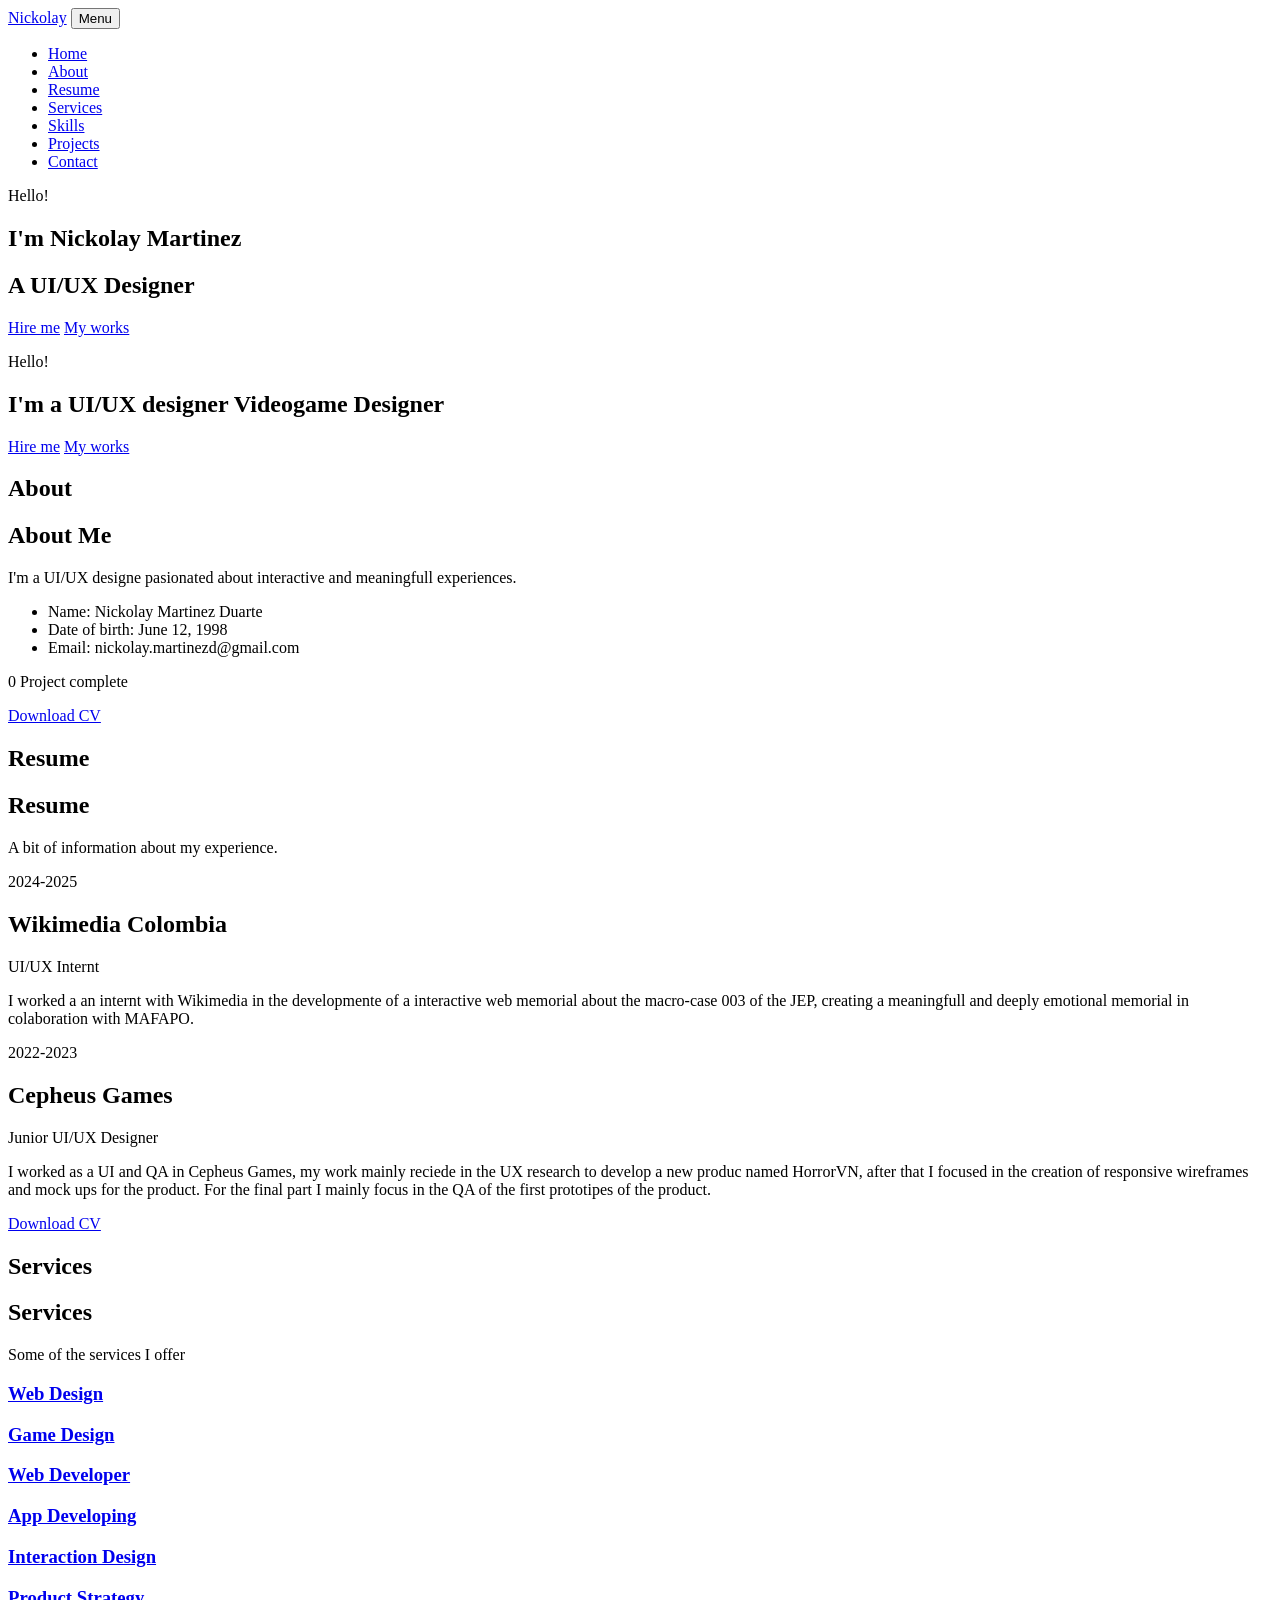
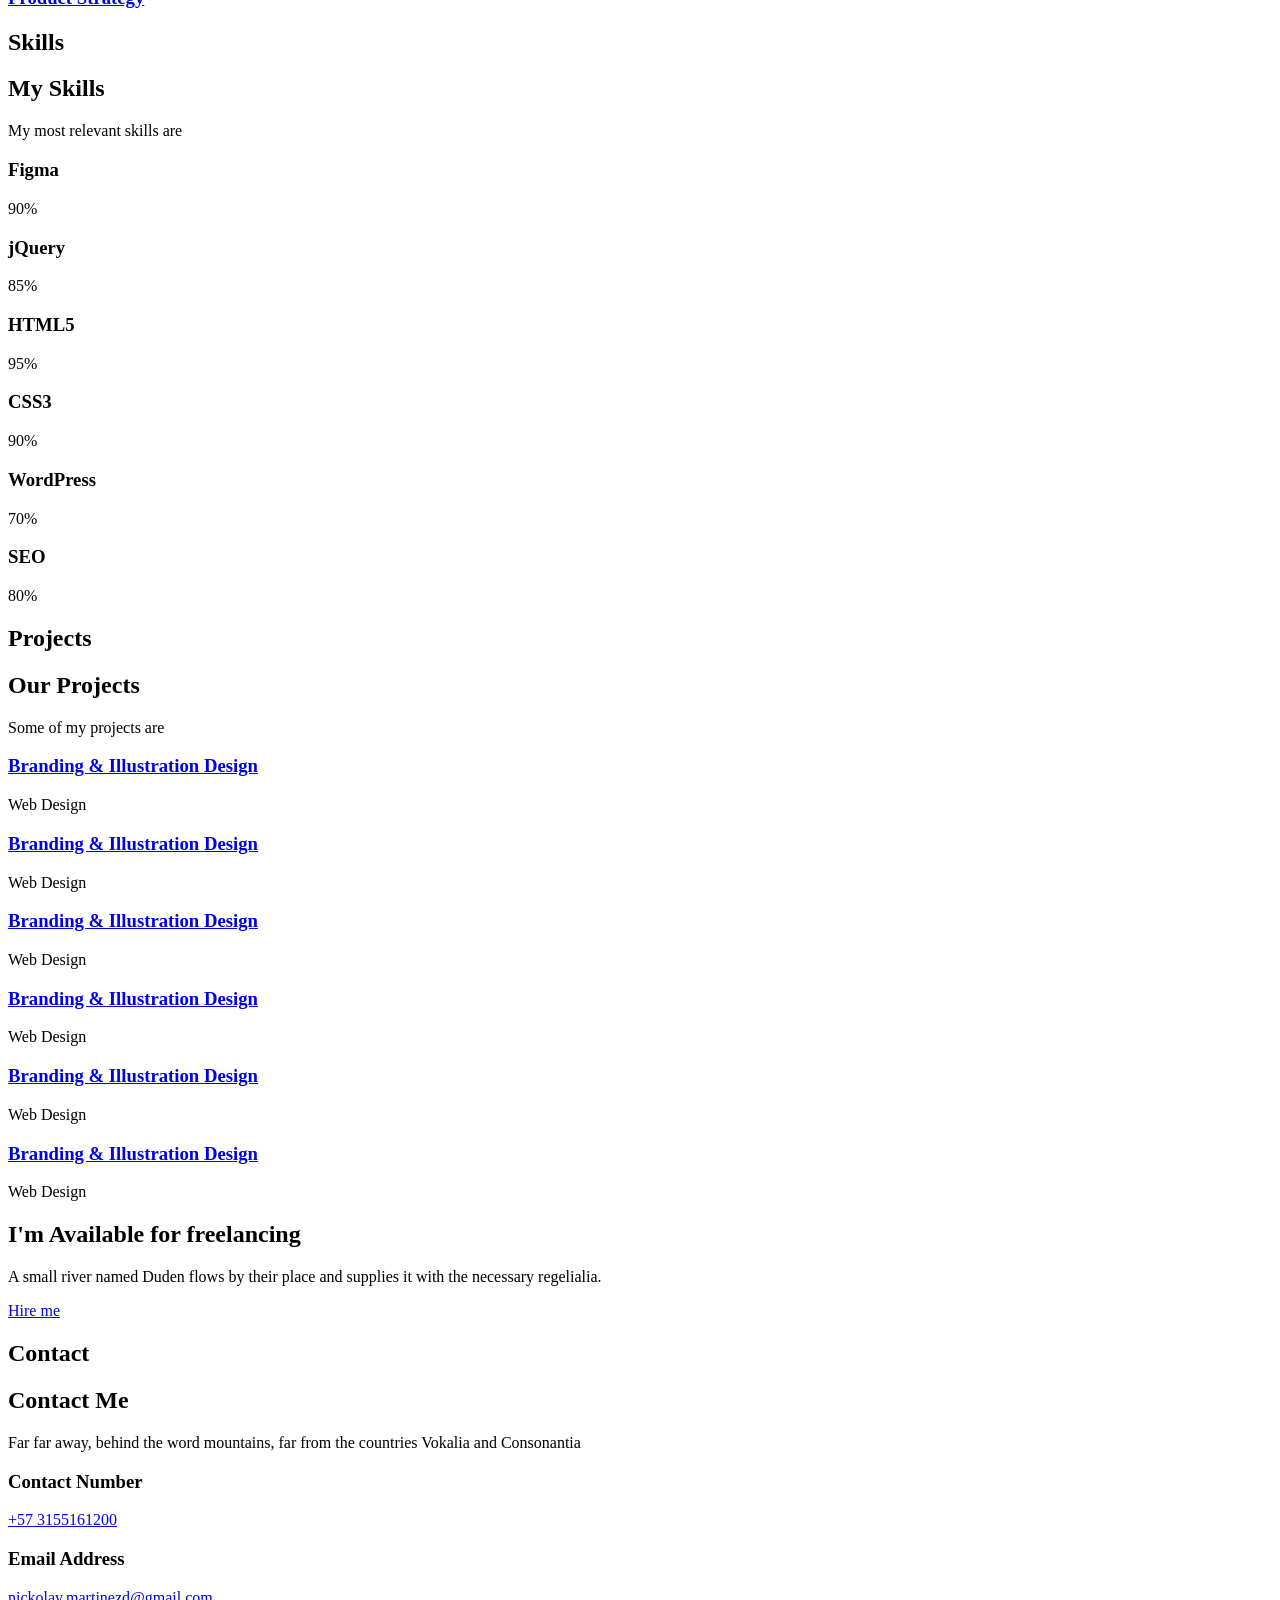
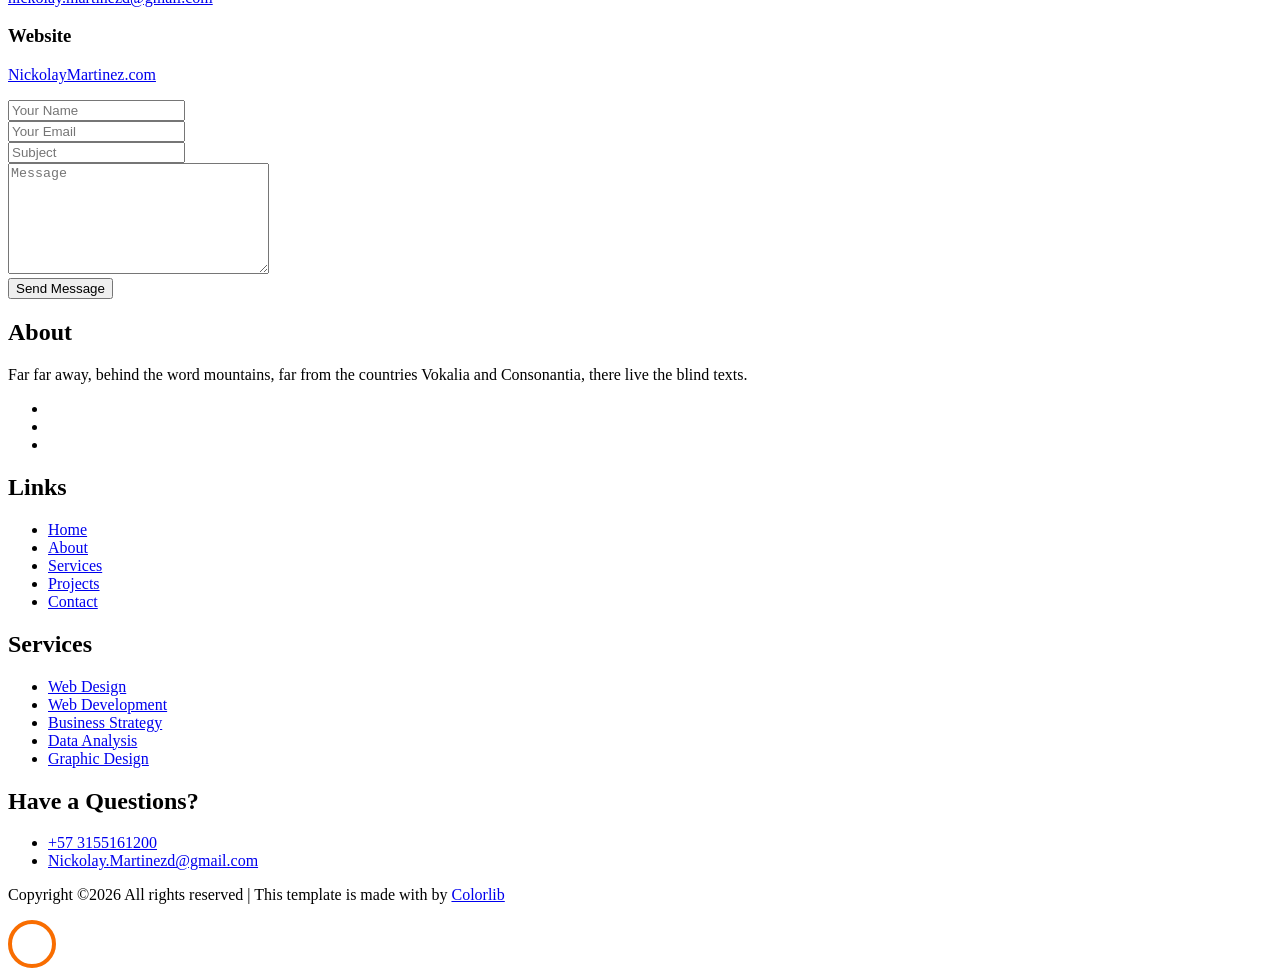
==== index.html @ 377b1140 "Update index.html" ====
<!DOCTYPE html>
<html lang="en">
  <head>
    <title>Nickolay Martinez</title>
    <meta charset="utf-8">
    <meta name="viewport" content="width=device-width, initial-scale=1, shrink-to-fit=no">
    
    <link href="https://fonts.googleapis.com/css?family=Poppins:100,200,300,400,500,600,700,800,900" rel="stylesheet">

    <link rel="stylesheet" href="css/open-iconic-bootstrap.min.css">
    <link rel="stylesheet" href="css/animate.css">
    
    <link rel="stylesheet" href="css/owl.carousel.min.css">
    <link rel="stylesheet" href="css/owl.theme.default.min.css">
    <link rel="stylesheet" href="css/magnific-popup.css">

    <link rel="stylesheet" href="css/aos.css">

    <link rel="stylesheet" href="css/ionicons.min.css">
    
    <link rel="stylesheet" href="css/flaticon.css">
    <link rel="stylesheet" href="css/icomoon.css">
    <link rel="stylesheet" href="css/style.css">
  </head>
  <body data-spy="scroll" data-target=".site-navbar-target" data-offset="300">
	  
	  
    <nav class="navbar navbar-expand-lg navbar-dark ftco_navbar ftco-navbar-light site-navbar-target" id="ftco-navbar">
	    <div class="container">
	      <a class="navbar-brand" href="index.html">Nickolay</a>
	      <button class="navbar-toggler js-fh5co-nav-toggle fh5co-nav-toggle" type="button" data-toggle="collapse" data-target="#ftco-nav" aria-controls="ftco-nav" aria-expanded="false" aria-label="Toggle navigation">
	        <span class="oi oi-menu"></span> Menu
	      </button>

	      <div class="collapse navbar-collapse" id="ftco-nav">
	        <ul class="navbar-nav nav ml-auto">
	          <li class="nav-item"><a href="#home-section" class="nav-link"><span>Home</span></a></li>
	          <li class="nav-item"><a href="#about-section" class="nav-link"><span>About</span></a></li>
	          <li class="nav-item"><a href="#resume-section" class="nav-link"><span>Resume</span></a></li>
	          <li class="nav-item"><a href="#services-section" class="nav-link"><span>Services</span></a></li>
	          <li class="nav-item"><a href="#skills-section" class="nav-link"><span>Skills</span></a></li>
	          <li class="nav-item"><a href="#projects-section" class="nav-link"><span>Projects</span></a></li>
	          <li class="nav-item"><a href="#contact-section" class="nav-link"><span>Contact</span></a></li>
	        </ul>
	      </div>
	    </div>
	  </nav>
	  <section id="home-section" class="hero">
		  <div class="home-slider  owl-carousel">
	      <div class="slider-item ">
	      	<div class="overlay"></div>
	        <div class="container">
	          <div class="row d-md-flex no-gutters slider-text align-items-end justify-content-end" data-scrollax-parent="true">
	          	<div class="one-third js-fullheight order-md-last img" style="background-image:url(images/Logo1.png);">
	          		<div class="overlay"></div>
	          	</div>
		          <div class="one-forth d-flex  align-items-center ftco-animate" data-scrollax=" properties: { translateY: '70%' }">
		          	<div class="text">
		          		<span class="subheading">Hello!</span>
			            <h1 class="mb-4 mt-3">I'm <span>Nickolay Martinez</span></h1>
			            <h2 class="mb-4">A UI/UX Designer</h2>
			            <p><a href="#" class="btn btn-primary py-3 px-4">Hire me</a> <a href="#" class="btn btn-white btn-outline-white py-3 px-4">My works</a></p>
		            </div>
		          </div>
	        	</div>
	        </div>
	      </div>

	      <div class="slider-item">
	      	<div class="overlay"></div>
	        <div class="container">
	          <div class="row d-flex no-gutters slider-text align-items-end justify-content-end" data-scrollax-parent="true">
	          	<div class="one-third js-fullheight order-md-last img" style="background-image:url(images/Logo1.png);">
	          		<div class="overlay"></div>
	          	</div>
		          <div class="one-forth d-flex align-items-center ftco-animate" data-scrollax=" properties: { translateY: '70%' }">
		          	<div class="text">
		          		<span class="subheading">Hello!</span>
			            <h1 class="mb-4 mt-3">I'm a <span>UI/UX designer</span> Videogame Designer</h1>
			            <p><a href="#" class="btn btn-primary py-3 px-4">Hire me</a> <a href="#" class="btn btn-white btn-outline-white py-3 px-4">My works</a></p>
		            </div>
		          </div>
	        	</div>
	        </div>
	      </div>
	    </div>
    </section>

    <section class="ftco-about img ftco-section ftco-no-pb" id="about-section">
    	<div class="container">
    		<div class="row d-flex">
    			<div class="col-md-6 col-lg-5 d-flex">
    				<div class="img-about img d-flex align-items-stretch">
    					<div class="overlay"></div>
	    				<div class="img d-flex align-self-stretch align-items-center" style="background-image:url(images/Logo1.png);">
	    				</div>
    				</div>
    			</div>
    			<div class="col-md-6 col-lg-7 pl-lg-5 pb-5">
    				<div class="row justify-content-start pb-3">
		          <div class="col-md-12 heading-section ftco-animate">
		          	<h1 class="big">About</h1>
		            <h2 class="mb-4">About Me</h2>
		            <p>I'm a UI/UX designe pasionated about interactive and meaningfull experiences.</p>
		            <ul class="about-info mt-4 px-md-0 px-2">
		            	<li class="d-flex"><span>Name:</span> <span>Nickolay Martinez Duarte</span></li>
		            	<li class="d-flex"><span>Date of birth:</span> <span>June 12, 1998</span></li>
		            	<li class="d-flex"><span>Email:</span> <span>nickolay.martinezd@gmail.com</span></li>
		            </ul>
		          </div>
		        </div>
	          <div class="counter-wrap ftco-animate d-flex mt-md-3">
              <div class="text">
              	<p class="mb-4">
	                <span class="number" data-number="5">0</span>
	                <span>Project complete</span>
                </p>
                <p><a href="#" class="btn btn-primary py-3 px-3">Download CV</a></p>
              </div>
	          </div>
	        </div>
        </div>
    	</div>
    </section>

    <section class="ftco-section ftco-no-pb" id="resume-section">
    	<div class="container">
    		<div class="row justify-content-center pb-5">
          <div class="col-md-10 heading-section text-center ftco-animate">
          	<h1 class="big big-2">Resume</h1>
            <h2 class="mb-4">Resume</h2>
            <p>A bit of information about my experience.</p>
          </div>
        </div>
    		<div class="row">
    				<div class="resume-wrap ftco-animate">
    					<span class="date">2024-2025</span>
    					<h2>Wikimedia Colombia</h2>
    					<span class="position">UI/UX Internt</span>
    					<p class="mt-4">I worked a an internt with Wikimedia in the developmente of a interactive web memorial about the macro-case 003 of the JEP, creating a meaningfull and deeply emotional memorial in colaboration with MAFAPO.</p>
    				</div>
    				<div class="resume-wrap ftco-animate">
    					<span class="date">2022-2023</span>
    					<h2>Cepheus Games</h2>
    					<span class="position">Junior UI/UX Designer</span>
    					<p class="mt-4">I worked as a UI and QA in Cepheus Games, my work mainly reciede in the UX research to develop a new produc named HorrorVN, after that I focused in the creation of responsive wireframes and mock ups for the product. For the final part I mainly focus in the QA of the first prototipes of the product.</p>
    				</div>
    		</div>
    		<div class="row justify-content-center mt-5">
    			<div class="col-md-6 text-center ftco-animate">
    				<p><a href="#" class="btn btn-primary py-4 px-5">Download CV</a></p>
    			</div>
    		</div>
    	</div>
    </section>

    <section class="ftco-section" id="services-section">
    	<div class="container">
    		<div class="row justify-content-center py-5 mt-5">
          <div class="col-md-12 heading-section text-center ftco-animate">
          	<h1 class="big big-2">Services</h1>
            <h2 class="mb-4">Services</h2>
            <p>Some of the services I offer</p>
          </div>
        </div>
    		<div class="row">
					<div class="col-md-4 text-center d-flex ftco-animate">
						<a href="#" class="services-1">
							<span class="icon">
								<i class="flaticon-analysis"></i>
							</span>
							<div class="desc">
								<h3 class="mb-5">Web Design</h3>
							</div>
						</a>
					</div>
					<div class="col-md-4 text-center d-flex ftco-animate">
						<a href="#" class="services-1">
							<span class="icon">
								<i class="flaticon-flasks"></i>
							</span>
							<div class="desc">
								<h3 class="mb-5">Game Design</h3>
							</div>
						</a>
					</div>
					<div class="col-md-4 text-center d-flex ftco-animate">
						<a href="#" class="services-1">
							<span class="icon">
								<i class="flaticon-ideas"></i>
							</span>
							<div class="desc">
								<h3 class="mb-5">Web Developer</h3>
							</div>
						</a>
					</div>

					<div class="col-md-4 text-center d-flex ftco-animate">
						<a href="#" class="services-1">
							<span class="icon">
								<i class="flaticon-analysis"></i>
							</span>
							<div class="desc">
								<h3 class="mb-5">App Developing</h3>
							</div>
						</a>
					</div>
					<div class="col-md-4 text-center d-flex ftco-animate">
						<a href="#" class="services-1">
							<span class="icon">
								<i class="flaticon-flasks"></i>
							</span>
							<div class="desc">
								<h3 class="mb-5">Interaction Design</h3>
							</div>
						</a>
					</div>
					<div class="col-md-4 text-center d-flex ftco-animate">
						<a href="#" class="services-1">
							<span class="icon">
								<i class="flaticon-ideas"></i>
							</span>
							<div class="desc">
								<h3 class="mb-5">Product Strategy</h3>
							</div>
						</a>
					</div>
				</div>
    	</div>
    </section>

		
		<section class="ftco-section" id="skills-section">
			<div class="container">
				<div class="row justify-content-center pb-5">
          <div class="col-md-12 heading-section text-center ftco-animate">
          	<h1 class="big big-2">Skills</h1>
            <h2 class="mb-4">My Skills</h2>
            <p>My most relevant skills are</p>
          </div>
        </div>
				<div class="row">
					<div class="col-md-6 animate-box">
						<div class="progress-wrap ftco-animate">
							<h3>Figma</h3>
							<div class="progress">
							 	<div class="progress-bar color-1" role="progressbar" aria-valuenow="90"
							  	aria-valuemin="0" aria-valuemax="100" style="width:90%">
							    <span>90%</span>
							  	</div>
							</div>
						</div>
					</div>
					<div class="col-md-6 animate-box">
						<div class="progress-wrap ftco-animate">
							<h3>jQuery</h3>
							<div class="progress">
							 	<div class="progress-bar color-2" role="progressbar" aria-valuenow="85"
							  	aria-valuemin="0" aria-valuemax="100" style="width:85%">
							    <span>85%</span>
							  	</div>
							</div>
						</div>
					</div>
					<div class="col-md-6 animate-box">
						<div class="progress-wrap ftco-animate">
							<h3>HTML5</h3>
							<div class="progress">
							 	<div class="progress-bar color-3" role="progressbar" aria-valuenow="95"
							  	aria-valuemin="0" aria-valuemax="100" style="width:95%">
							    <span>95%</span>
							  	</div>
							</div>
						</div>
					</div>
					<div class="col-md-6 animate-box">
						<div class="progress-wrap ftco-animate">
							<h3>CSS3</h3>
							<div class="progress">
							 	<div class="progress-bar color-4" role="progressbar" aria-valuenow="90"
							  	aria-valuemin="0" aria-valuemax="100" style="width:90%">
							    <span>90%</span>
							  	</div>
							</div>
						</div>
					</div>
					<div class="col-md-6 animate-box">
						<div class="progress-wrap ftco-animate">
							<h3>WordPress</h3>
							<div class="progress">
							 	<div class="progress-bar color-5" role="progressbar" aria-valuenow="70"
							  	aria-valuemin="0" aria-valuemax="100" style="width:70%">
							    <span>70%</span>
							  	</div>
							</div>
						</div>
					</div>
					<div class="col-md-6 animate-box">
						<div class="progress-wrap ftco-animate">
							<h3>SEO</h3>
							<div class="progress">
							 	<div class="progress-bar color-6" role="progressbar" aria-valuenow="80"
							  	aria-valuemin="0" aria-valuemax="100" style="width:80%">
							    <span>80%</span>
							  	</div>
							</div>
						</div>
					</div>
				</div>
			</div>
		</section>
 

    <section class="ftco-section ftco-project" id="projects-section">
    	<div class="container">
    		<div class="row justify-content-center pb-5">
          <div class="col-md-12 heading-section text-center ftco-animate">
          	<h1 class="big big-2">Projects</h1>
            <h2 class="mb-4">Our Projects</h2>
            <p>Some of my projects are</p>
          </div>
        </div>
    		<div class="row">
    			<div class="col-md-4">
    				<div class="project img ftco-animate d-flex justify-content-center align-items-center" style="background-image: url(images/project-4.jpg);">
    					<div class="overlay"></div>
	    				<div class="text text-center p-4">
	    					<h3><a href="#">Branding &amp; Illustration Design</a></h3>
	    					<span>Web Design</span>
	    				</div>
    				</div>
  				</div>
  				<div class="col-md-8">
    				<div class="project img ftco-animate d-flex justify-content-center align-items-center" style="background-image: url(images/project-5.jpg);">
    					<div class="overlay"></div>
	    				<div class="text text-center p-4">
	    					<h3><a href="#">Branding &amp; Illustration Design</a></h3>
	    					<span>Web Design</span>
	    				</div>
    				</div>
  				</div>

    			<div class="col-md-8">
    				<div class="project img ftco-animate d-flex justify-content-center align-items-center" style="background-image: url(images/project-1.jpg);">
    					<div class="overlay"></div>
	    				<div class="text text-center p-4">
	    					<h3><a href="#">Branding &amp; Illustration Design</a></h3>
	    					<span>Web Design</span>
	    				</div>
    				</div>

    				<div class="project img ftco-animate d-flex justify-content-center align-items-center" style="background-image: url(images/project-6.jpg);">
    					<div class="overlay"></div>
	    				<div class="text text-center p-4">
	    					<h3><a href="#">Branding &amp; Illustration Design</a></h3>
	    					<span>Web Design</span>
	    				</div>
    				</div>
    			</div>
    			<div class="col-md-4">
    				<div class="row">
    					<div class="col-md-12">
		    				<div class="project img ftco-animate d-flex justify-content-center align-items-center" style="background-image: url(images/project-2.jpg);">
		    					<div class="overlay"></div>
			    				<div class="text text-center p-4">
			    					<h3><a href="#">Branding &amp; Illustration Design</a></h3>
			    					<span>Web Design</span>
			    				</div>
		    				</div>
	    				</div>
	    				<div class="col-md-12">
		    				<div class="project img ftco-animate d-flex justify-content-center align-items-center" style="background-image: url(images/project-3.jpg);">
		    					<div class="overlay"></div>
			    				<div class="text text-center p-4">
			    					<h3><a href="#">Branding &amp; Illustration Design</a></h3>
			    					<span>Web Design</span>
			    				</div>
		    				</div>
	    				</div>
    				</div>
    			</div>
    		</div>
    	</div>
    </section>


    <section class="ftco-section ftco-hireme img margin-top" style="background-image: url(images/bg_1.jpg)">
			<div class="container">
				<div class="row justify-content-center">
					<div class="col-md-7 ftco-animate text-center">
						<h2>I'm <span>Available</span> for freelancing</h2>
						<p>A small river named Duden flows by their place and supplies it with the necessary regelialia.</p>
						<p class="mb-0"><a href="#" class="btn btn-primary py-3 px-5">Hire me</a></p>
					</div>
				</div>
			</div>
		</section>

    <section class="ftco-section contact-section ftco-no-pb" id="contact-section">
      <div class="container">
      	<div class="row justify-content-center mb-5 pb-3">
          <div class="col-md-7 heading-section text-center ftco-animate">
            <h1 class="big big-2">Contact</h1>
            <h2 class="mb-4">Contact Me</h2>
            <p>Far far away, behind the word mountains, far from the countries Vokalia and Consonantia</p>
          </div>
        </div>

        <div class="row d-flex contact-info mb-5">
          <div class="col-md-6 col-lg-3 d-flex ftco-animate">
          	<div class="align-self-stretch box p-4 text-center">
          		<div class="icon d-flex align-items-center justify-content-center">
          			<span class="icon-phone2"></span>
          		</div>
          		<h3 class="mb-4">Contact Number</h3>
	            <p><a href="tel://1234567920">+57 3155161200</a></p>
	          </div>
          </div>
          <div class="col-md-6 col-lg-3 d-flex ftco-animate">
          	<div class="align-self-stretch box p-4 text-center">
          		<div class="icon d-flex align-items-center justify-content-center">
          			<span class="icon-paper-plane"></span>
          		</div>
          		<h3 class="mb-4">Email Address</h3>
	            <p><a href="mailto:info@yoursite.com">nickolay.martinezd@gmail.com</a></p>
	          </div>
          </div>
          <div class="col-md-6 col-lg-3 d-flex ftco-animate">
          	<div class="align-self-stretch box p-4 text-center">
          		<div class="icon d-flex align-items-center justify-content-center">
          			<span class="icon-globe"></span>
          		</div>
          		<h3 class="mb-4">Website</h3>
	            <p><a href="#">NickolayMartinez.com</a></p>
	          </div>
          </div>
        </div>

        <div class="row no-gutters block-9">
          <div class="col-md-6 order-md-last d-flex">
            <form action="#" class="bg-light p-4 p-md-5 contact-form">
              <div class="form-group">
                <input type="text" class="form-control" placeholder="Your Name">
              </div>
              <div class="form-group">
                <input type="text" class="form-control" placeholder="Your Email">
              </div>
              <div class="form-group">
                <input type="text" class="form-control" placeholder="Subject">
              </div>
              <div class="form-group">
                <textarea name="" id="" cols="30" rows="7" class="form-control" placeholder="Message"></textarea>
              </div>
              <div class="form-group">
                <input type="submit" value="Send Message" class="btn btn-primary py-3 px-5">
              </div>
            </form>
          
          </div>

          <div class="col-md-6 d-flex">
          	<div class="img" style="background-image: url(images/about.jpg);"></div>
          </div>
        </div>
      </div>
    </section>
		

    <footer class="ftco-footer ftco-section">
      <div class="container">
        <div class="row mb-5">
          <div class="col-md">
            <div class="ftco-footer-widget mb-4">
              <h2 class="ftco-heading-2">About</h2>
              <p>Far far away, behind the word mountains, far from the countries Vokalia and Consonantia, there live the blind texts.</p>
              <ul class="ftco-footer-social list-unstyled float-md-left float-lft mt-5">
                <li class="ftco-animate"><a href="#"><span class="icon-twitter"></span></a></li>
                <li class="ftco-animate"><a href="#"><span class="icon-facebook"></span></a></li>
                <li class="ftco-animate"><a href="#"><span class="icon-instagram"></span></a></li>
              </ul>
            </div>
          </div>
          <div class="col-md">
            <div class="ftco-footer-widget mb-4 ml-md-4">
              <h2 class="ftco-heading-2">Links</h2>
              <ul class="list-unstyled">
                <li><a href="#"><span class="icon-long-arrow-right mr-2"></span>Home</a></li>
                <li><a href="#"><span class="icon-long-arrow-right mr-2"></span>About</a></li>
                <li><a href="#"><span class="icon-long-arrow-right mr-2"></span>Services</a></li>
                <li><a href="#"><span class="icon-long-arrow-right mr-2"></span>Projects</a></li>
                <li><a href="#"><span class="icon-long-arrow-right mr-2"></span>Contact</a></li>
              </ul>
            </div>
          </div>
          <div class="col-md">
             <div class="ftco-footer-widget mb-4">
              <h2 class="ftco-heading-2">Services</h2>
              <ul class="list-unstyled">
                <li><a href="#"><span class="icon-long-arrow-right mr-2"></span>Web Design</a></li>
                <li><a href="#"><span class="icon-long-arrow-right mr-2"></span>Web Development</a></li>
                <li><a href="#"><span class="icon-long-arrow-right mr-2"></span>Business Strategy</a></li>
                <li><a href="#"><span class="icon-long-arrow-right mr-2"></span>Data Analysis</a></li>
                <li><a href="#"><span class="icon-long-arrow-right mr-2"></span>Graphic Design</a></li>
              </ul>
            </div>
          </div>
          <div class="col-md">
            <div class="ftco-footer-widget mb-4">
            	<h2 class="ftco-heading-2">Have a Questions?</h2>
            	<div class="block-23 mb-3">
	              <ul>
	                <li><a href="#"><span class="icon icon-phone"></span><span class="text">+57 3155161200</span></a></li>
	                <li><a href="#"><span class="icon icon-envelope"></span><span class="text">Nickolay.Martinezd@gmail.com</span></a></li>
	              </ul>
	            </div>
            </div>
          </div>
        </div>
        <div class="row">
          <div class="col-md-12 text-center">

            <p><!-- Link back to Colorlib can't be removed. Template is licensed under CC BY 3.0. -->
  Copyright &copy;<script>document.write(new Date().getFullYear());</script> All rights reserved | This template is made with <i class="icon-heart color-danger" aria-hidden="true"></i> by <a href="https://colorlib.com" target="_blank">Colorlib</a>
  <!-- Link back to Colorlib can't be removed. Template is licensed under CC BY 3.0. --></p>
          </div>
        </div>
      </div>
    </footer>
    
  

  <!-- loader -->
  <div id="ftco-loader" class="show fullscreen"><svg class="circular" width="48px" height="48px"><circle class="path-bg" cx="24" cy="24" r="22" fill="none" stroke-width="4" stroke="#eeeeee"/><circle class="path" cx="24" cy="24" r="22" fill="none" stroke-width="4" stroke-miterlimit="10" stroke="#F96D00"/></svg></div>


  <script src="js/jquery.min.js"></script>
  <script src="js/jquery-migrate-3.0.1.min.js"></script>
  <script src="js/popper.min.js"></script>
  <script src="js/bootstrap.min.js"></script>
  <script src="js/jquery.easing.1.3.js"></script>
  <script src="js/jquery.waypoints.min.js"></script>
  <script src="js/jquery.stellar.min.js"></script>
  <script src="js/owl.carousel.min.js"></script>
  <script src="js/jquery.magnific-popup.min.js"></script>
  <script src="js/aos.js"></script>
  <script src="js/jquery.animateNumber.min.js"></script>
  <script src="js/scrollax.min.js"></script>
  
  <script src="js/main.js"></script>
    
  </body>
</html>
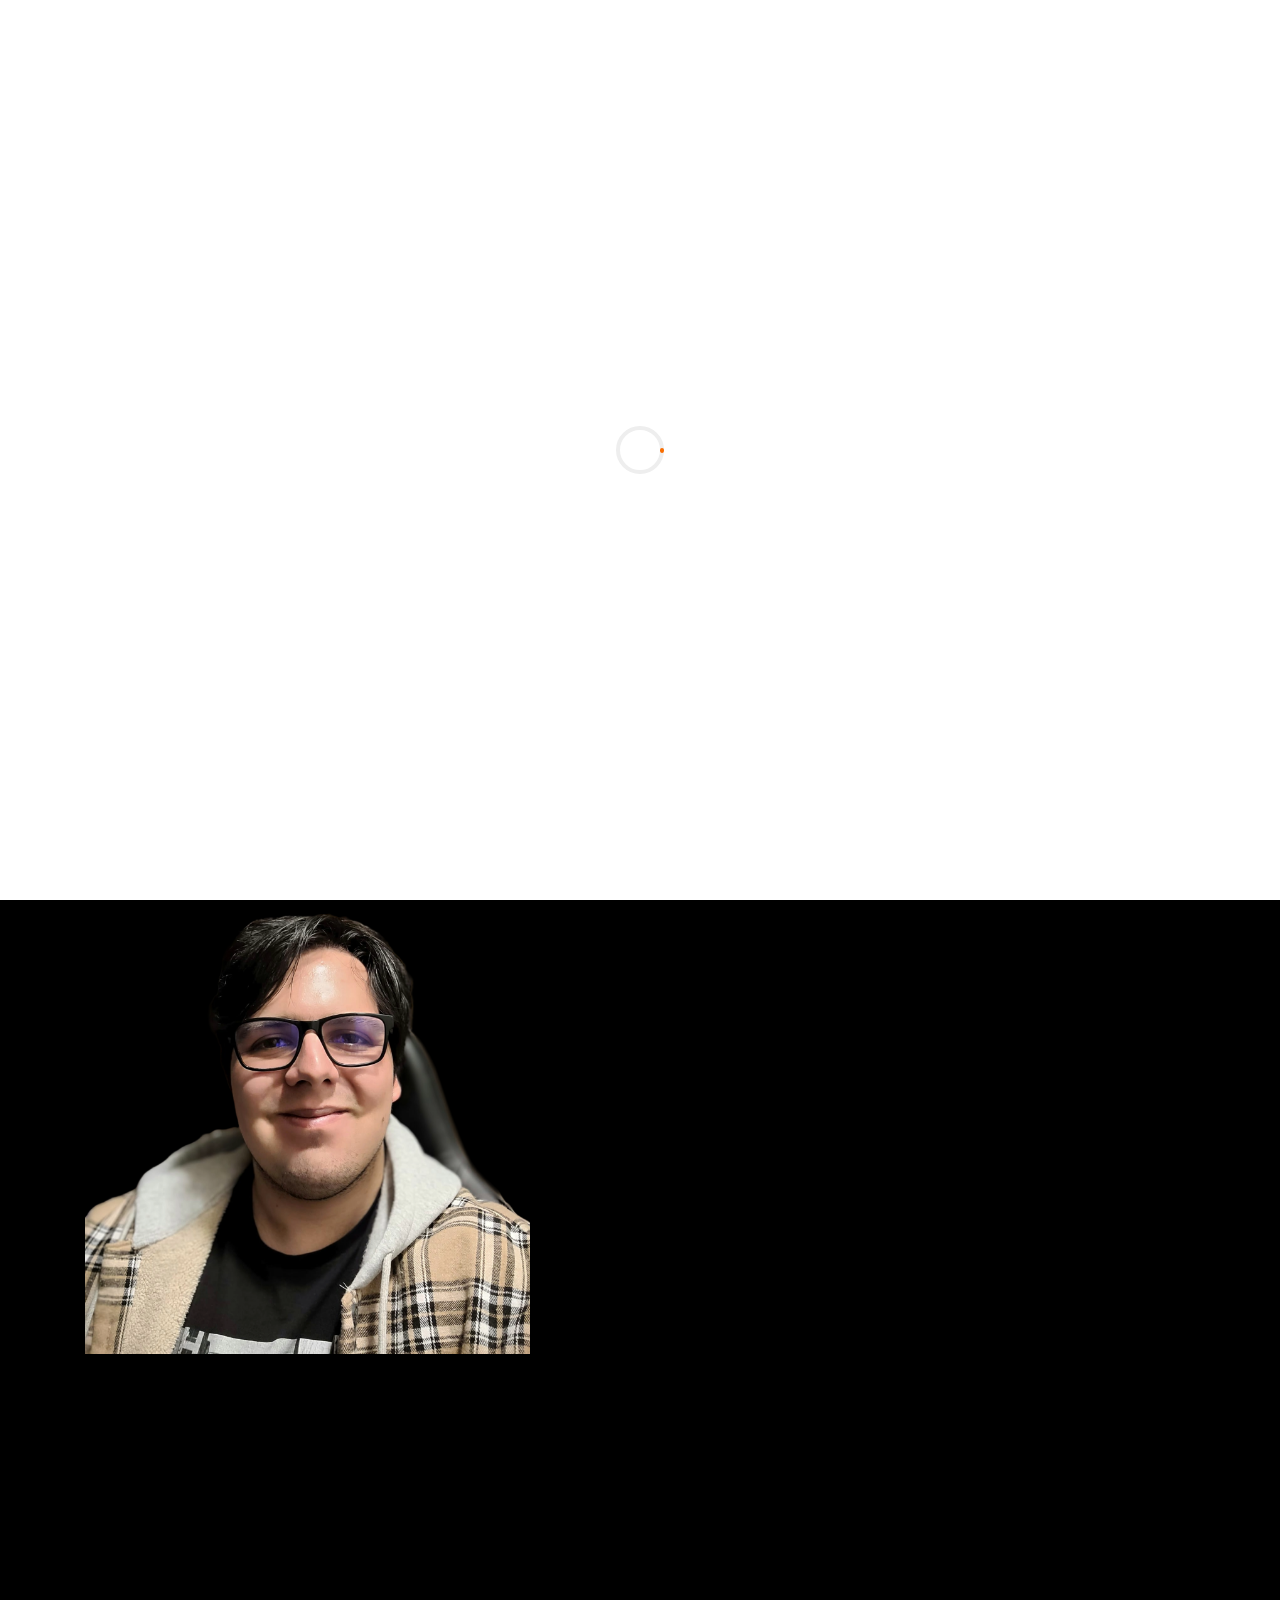
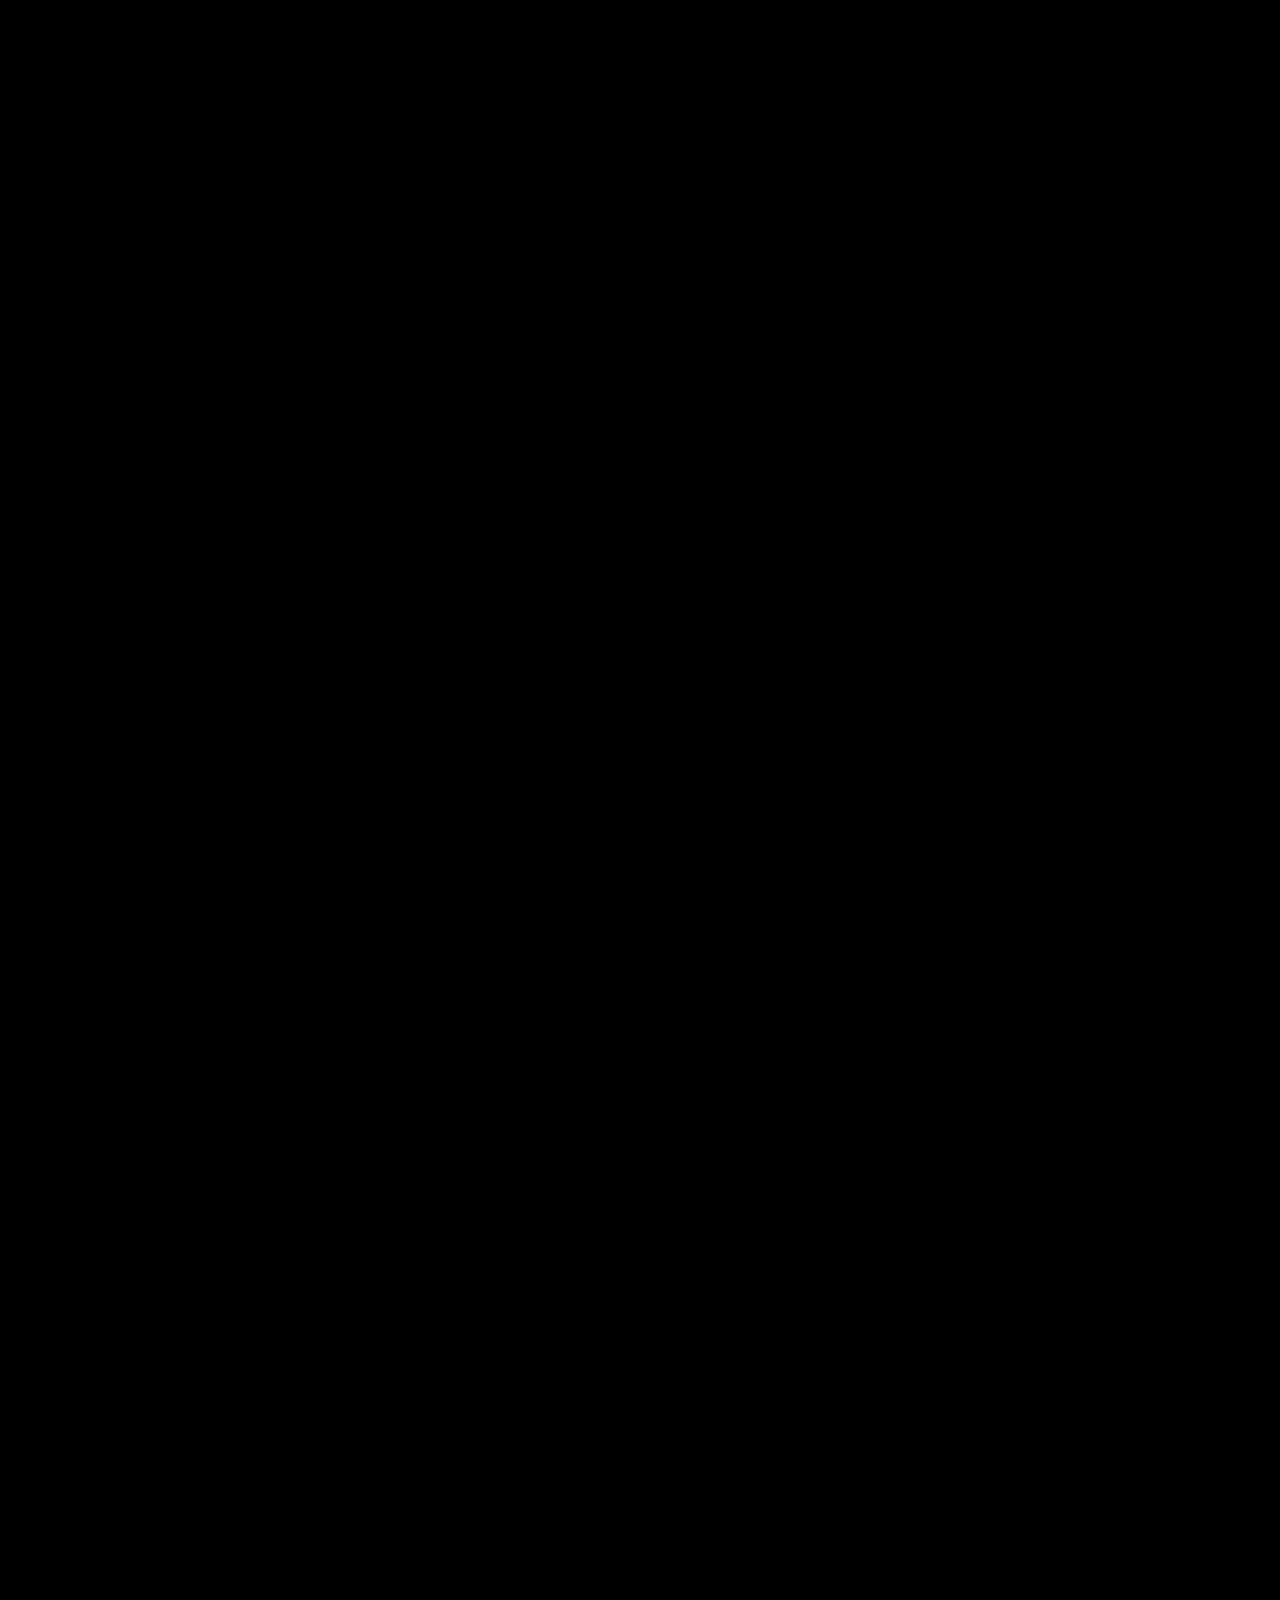
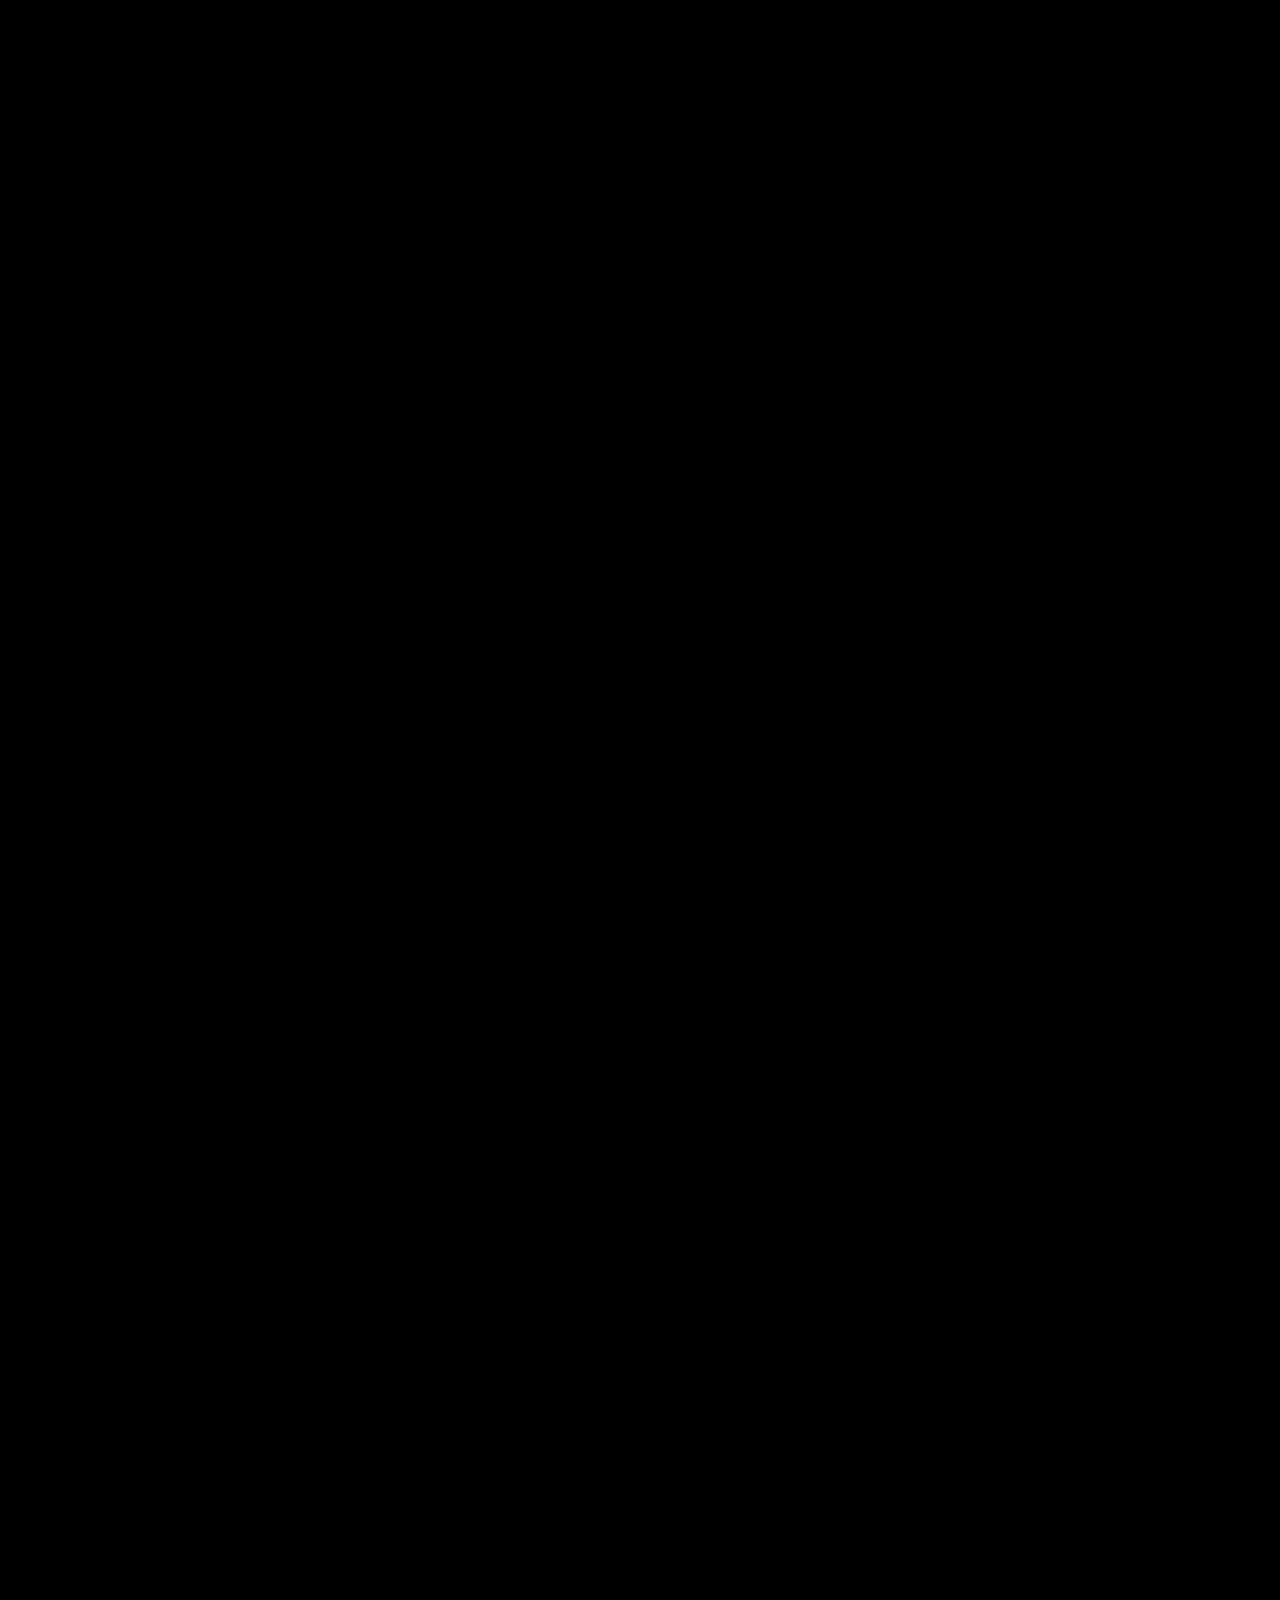
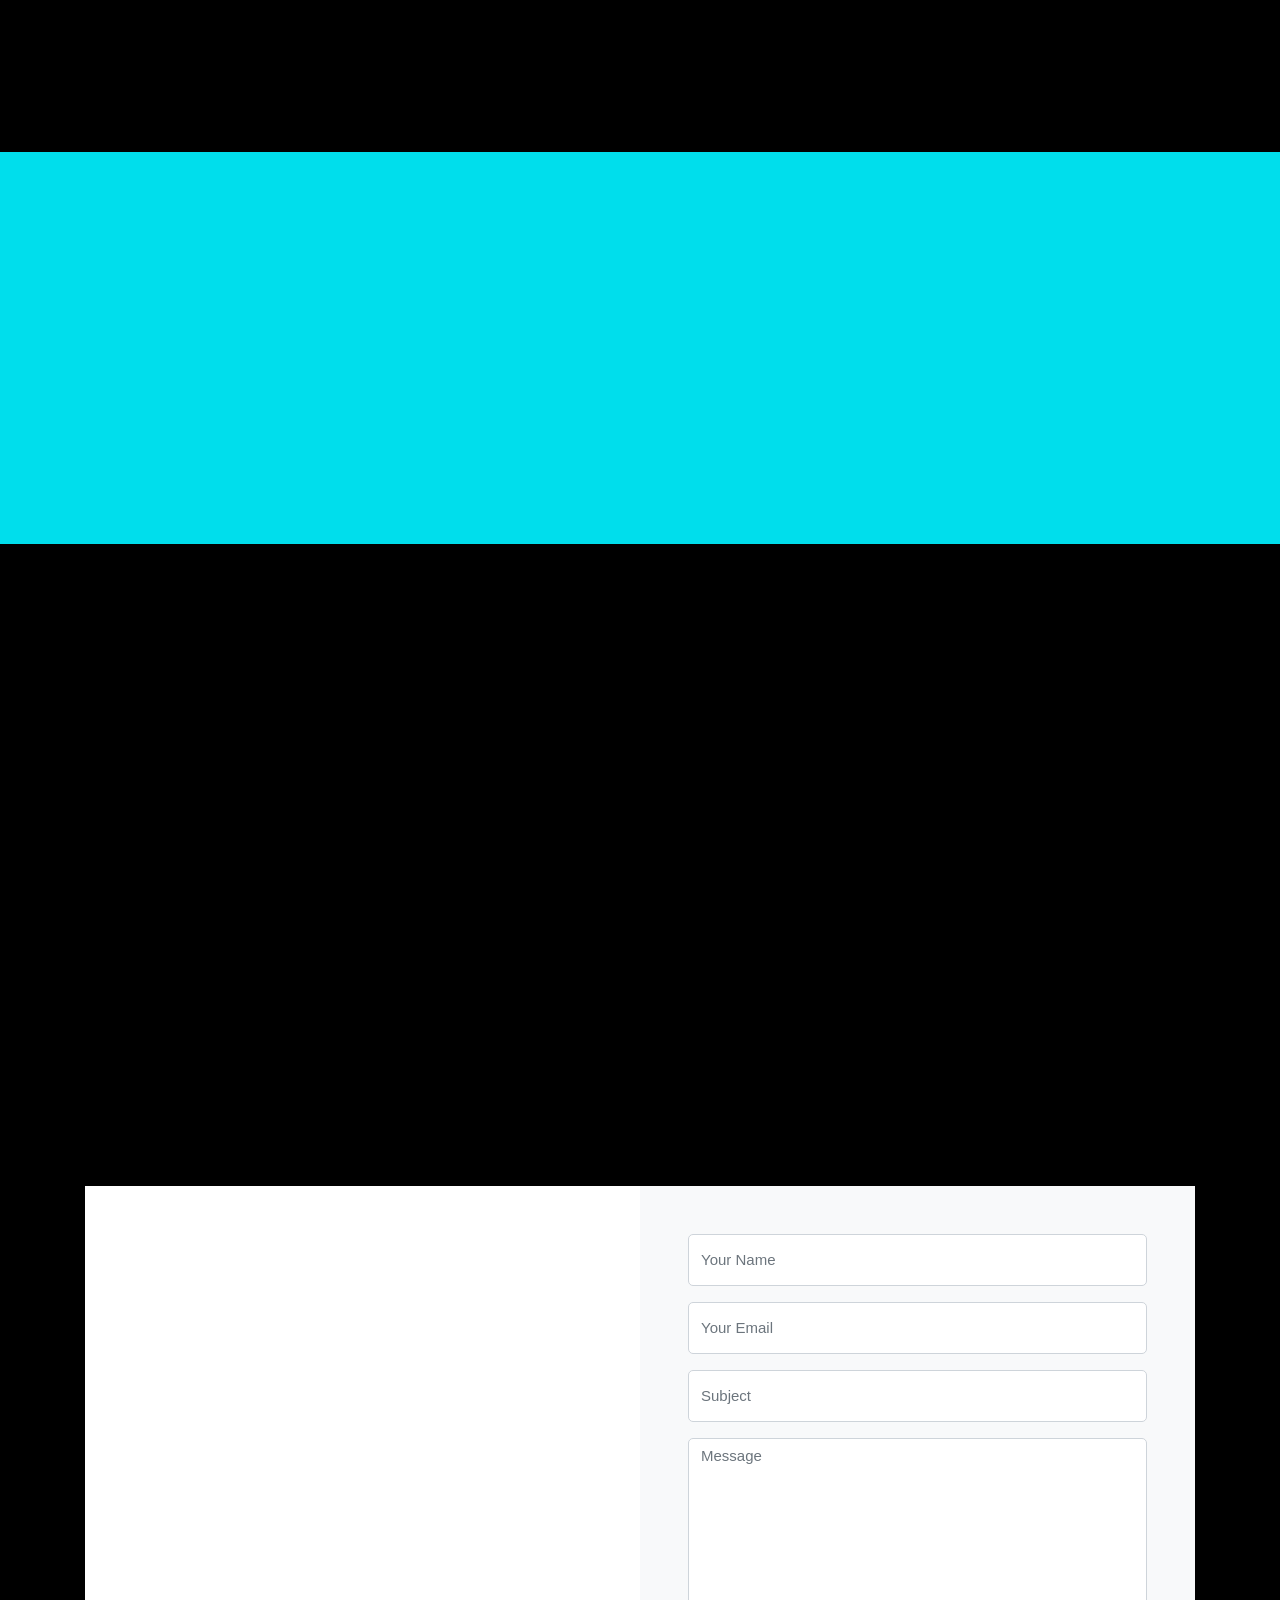
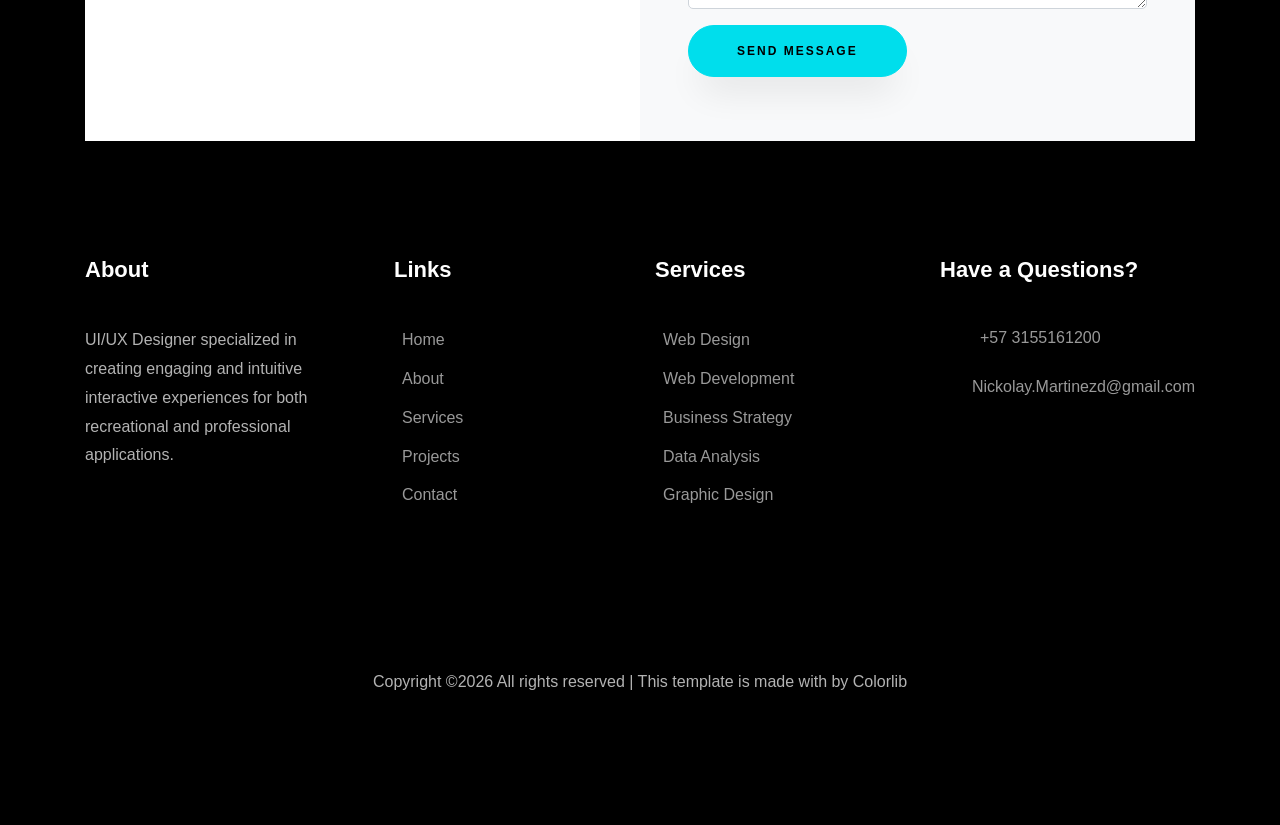
==== commit b5498d62: "Add files via upload" ====
--- a/index.html
+++ b/index.html
@@ -51,7 +51,7 @@
 	      	<div class="overlay"></div>
 	        <div class="container">
 	          <div class="row d-md-flex no-gutters slider-text align-items-end justify-content-end" data-scrollax-parent="true">
-	          	<div class="one-third js-fullheight order-md-last img" style="background-image:url(images/Logo1.png);">
+	          	<div class="one-third js-fullheight order-md-last img" style="background-image:url(images/image_1.jpg);">
 	          		<div class="overlay"></div>
 	          	</div>
 		          <div class="one-forth d-flex  align-items-center ftco-animate" data-scrollax=" properties: { translateY: '70%' }">
@@ -70,7 +70,7 @@
 	      	<div class="overlay"></div>
 	        <div class="container">
 	          <div class="row d-flex no-gutters slider-text align-items-end justify-content-end" data-scrollax-parent="true">
-	          	<div class="one-third js-fullheight order-md-last img" style="background-image:url(images/Logo1.png);">
+	          	<div class="one-third js-fullheight order-md-last img" style="background-image:url(images/image_2.jpg);">
 	          		<div class="overlay"></div>
 	          	</div>
 		          <div class="one-forth d-flex align-items-center ftco-animate" data-scrollax=" properties: { translateY: '70%' }">
@@ -92,7 +92,7 @@
     			<div class="col-md-6 col-lg-5 d-flex">
     				<div class="img-about img d-flex align-items-stretch">
     					<div class="overlay"></div>
-	    				<div class="img d-flex align-self-stretch align-items-center" style="background-image:url(images/Logo1.png);">
+	    				<div class="img d-flex align-self-stretch align-items-center" style="background-image:url(images/Adobe\ Express\ -\ file\ \(1\).png);">
 	    				</div>
     				</div>
     			</div>
@@ -135,13 +135,13 @@
     		<div class="row">
     				<div class="resume-wrap ftco-animate">
     					<span class="date">2024-2025</span>
-    					<h2>Wikimedia Colombia</h2>
+    					<h2 style="color: 00DEEC;">Wikimedia Colombia</h2>
     					<span class="position">UI/UX Internt</span>
     					<p class="mt-4">I worked a an internt with Wikimedia in the developmente of a interactive web memorial about the macro-case 003 of the JEP, creating a meaningfull and deeply emotional memorial in colaboration with MAFAPO.</p>
     				</div>
     				<div class="resume-wrap ftco-animate">
     					<span class="date">2022-2023</span>
-    					<h2>Cepheus Games</h2>
+    					<h2 style="color: 00DEEC;">Cepheus Games</h2>
     					<span class="position">Junior UI/UX Designer</span>
     					<p class="mt-4">I worked as a UI and QA in Cepheus Games, my work mainly reciede in the UX research to develop a new produc named HorrorVN, after that I focused in the creation of responsive wireframes and mock ups for the product. For the final part I mainly focus in the QA of the first prototipes of the product.</p>
     				</div>
@@ -322,37 +322,29 @@
         </div>
     		<div class="row">
     			<div class="col-md-4">
-    				<div class="project img ftco-animate d-flex justify-content-center align-items-center" style="background-image: url(images/project-4.jpg);">
+    				<div class="project img ftco-animate d-flex justify-content-center align-items-center" style="background-image: url(images/Chore\ target.png);">
     					<div class="overlay"></div>
 	    				<div class="text text-center p-4">
-	    					<h3><a href="#">Branding &amp; Illustration Design</a></h3>
-	    					<span>Web Design</span>
+	    					<h3><a href="https://www.behance.net/gallery/180094683/ChoreTarget">UI &amp; UX Design</a></h3>
+	    					<span>App design</span>
 	    				</div>
     				</div>
   				</div>
   				<div class="col-md-8">
-    				<div class="project img ftco-animate d-flex justify-content-center align-items-center" style="background-image: url(images/project-5.jpg);">
+    				<div class="project img ftco-animate d-flex justify-content-center align-items-center" style="background-image: url(images/Lumbus.png);">
     					<div class="overlay"></div>
 	    				<div class="text text-center p-4">
-	    					<h3><a href="#">Branding &amp; Illustration Design</a></h3>
-	    					<span>Web Design</span>
+	    					<h3><a href="https://www.behance.net/gallery/212995881/Lumbus-Juego-educativo">AR movile game &amp; Education centered gaming</a></h3>
+	    					<span>App Develop</span>
 	    				</div>
     				</div>
   				</div>
 
     			<div class="col-md-8">
-    				<div class="project img ftco-animate d-flex justify-content-center align-items-center" style="background-image: url(images/project-1.jpg);">
+    				<div class="project img ftco-animate d-flex justify-content-center align-items-center" style="background-image: url(images/ME.png);">
     					<div class="overlay"></div>
 	    				<div class="text text-center p-4">
-	    					<h3><a href="#">Branding &amp; Illustration Design</a></h3>
-	    					<span>Web Design</span>
-	    				</div>
-    				</div>
-
-    				<div class="project img ftco-animate d-flex justify-content-center align-items-center" style="background-image: url(images/project-6.jpg);">
-    					<div class="overlay"></div>
-	    				<div class="text text-center p-4">
-	    					<h3><a href="#">Branding &amp; Illustration Design</a></h3>
+	    					<h3><a href="https://www.behance.net/gallery/184769065/MaderaEspacio-Landing-Page">Branding &amp; UI Design</a></h3>
 	    					<span>Web Design</span>
 	    				</div>
     				</div>
@@ -360,19 +352,10 @@
     			<div class="col-md-4">
     				<div class="row">
     					<div class="col-md-12">
-		    				<div class="project img ftco-animate d-flex justify-content-center align-items-center" style="background-image: url(images/project-2.jpg);">
+		    				<div class="project img ftco-animate d-flex justify-content-center align-items-center" style="background-image: url(images/G66.png);">
 		    					<div class="overlay"></div>
 			    				<div class="text text-center p-4">
-			    					<h3><a href="#">Branding &amp; Illustration Design</a></h3>
-			    					<span>Web Design</span>
-			    				</div>
-		    				</div>
-	    				</div>
-	    				<div class="col-md-12">
-		    				<div class="project img ftco-animate d-flex justify-content-center align-items-center" style="background-image: url(images/project-3.jpg);">
-		    					<div class="overlay"></div>
-			    				<div class="text text-center p-4">
-			    					<h3><a href="#">Branding &amp; Illustration Design</a></h3>
+			    					<h3><a href="#">Videogame Design &amp; Development</a></h3>
 			    					<span>Web Design</span>
 			    				</div>
 		    				</div>
@@ -389,7 +372,6 @@
 				<div class="row justify-content-center">
 					<div class="col-md-7 ftco-animate text-center">
 						<h2>I'm <span>Available</span> for freelancing</h2>
-						<p>A small river named Duden flows by their place and supplies it with the necessary regelialia.</p>
 						<p class="mb-0"><a href="#" class="btn btn-primary py-3 px-5">Hire me</a></p>
 					</div>
 				</div>
@@ -402,7 +384,7 @@
           <div class="col-md-7 heading-section text-center ftco-animate">
             <h1 class="big big-2">Contact</h1>
             <h2 class="mb-4">Contact Me</h2>
-            <p>Far far away, behind the word mountains, far from the countries Vokalia and Consonantia</p>
+            <p>These is all my contact-info</p>
           </div>
         </div>
 
@@ -472,7 +454,7 @@
           <div class="col-md">
             <div class="ftco-footer-widget mb-4">
               <h2 class="ftco-heading-2">About</h2>
-              <p>Far far away, behind the word mountains, far from the countries Vokalia and Consonantia, there live the blind texts.</p>
+              <p>UI/UX Designer specialized in creating engaging and intuitive interactive experiences for both recreational and professional applications.</p>
               <ul class="ftco-footer-social list-unstyled float-md-left float-lft mt-5">
                 <li class="ftco-animate"><a href="#"><span class="icon-twitter"></span></a></li>
                 <li class="ftco-animate"><a href="#"><span class="icon-facebook"></span></a></li>
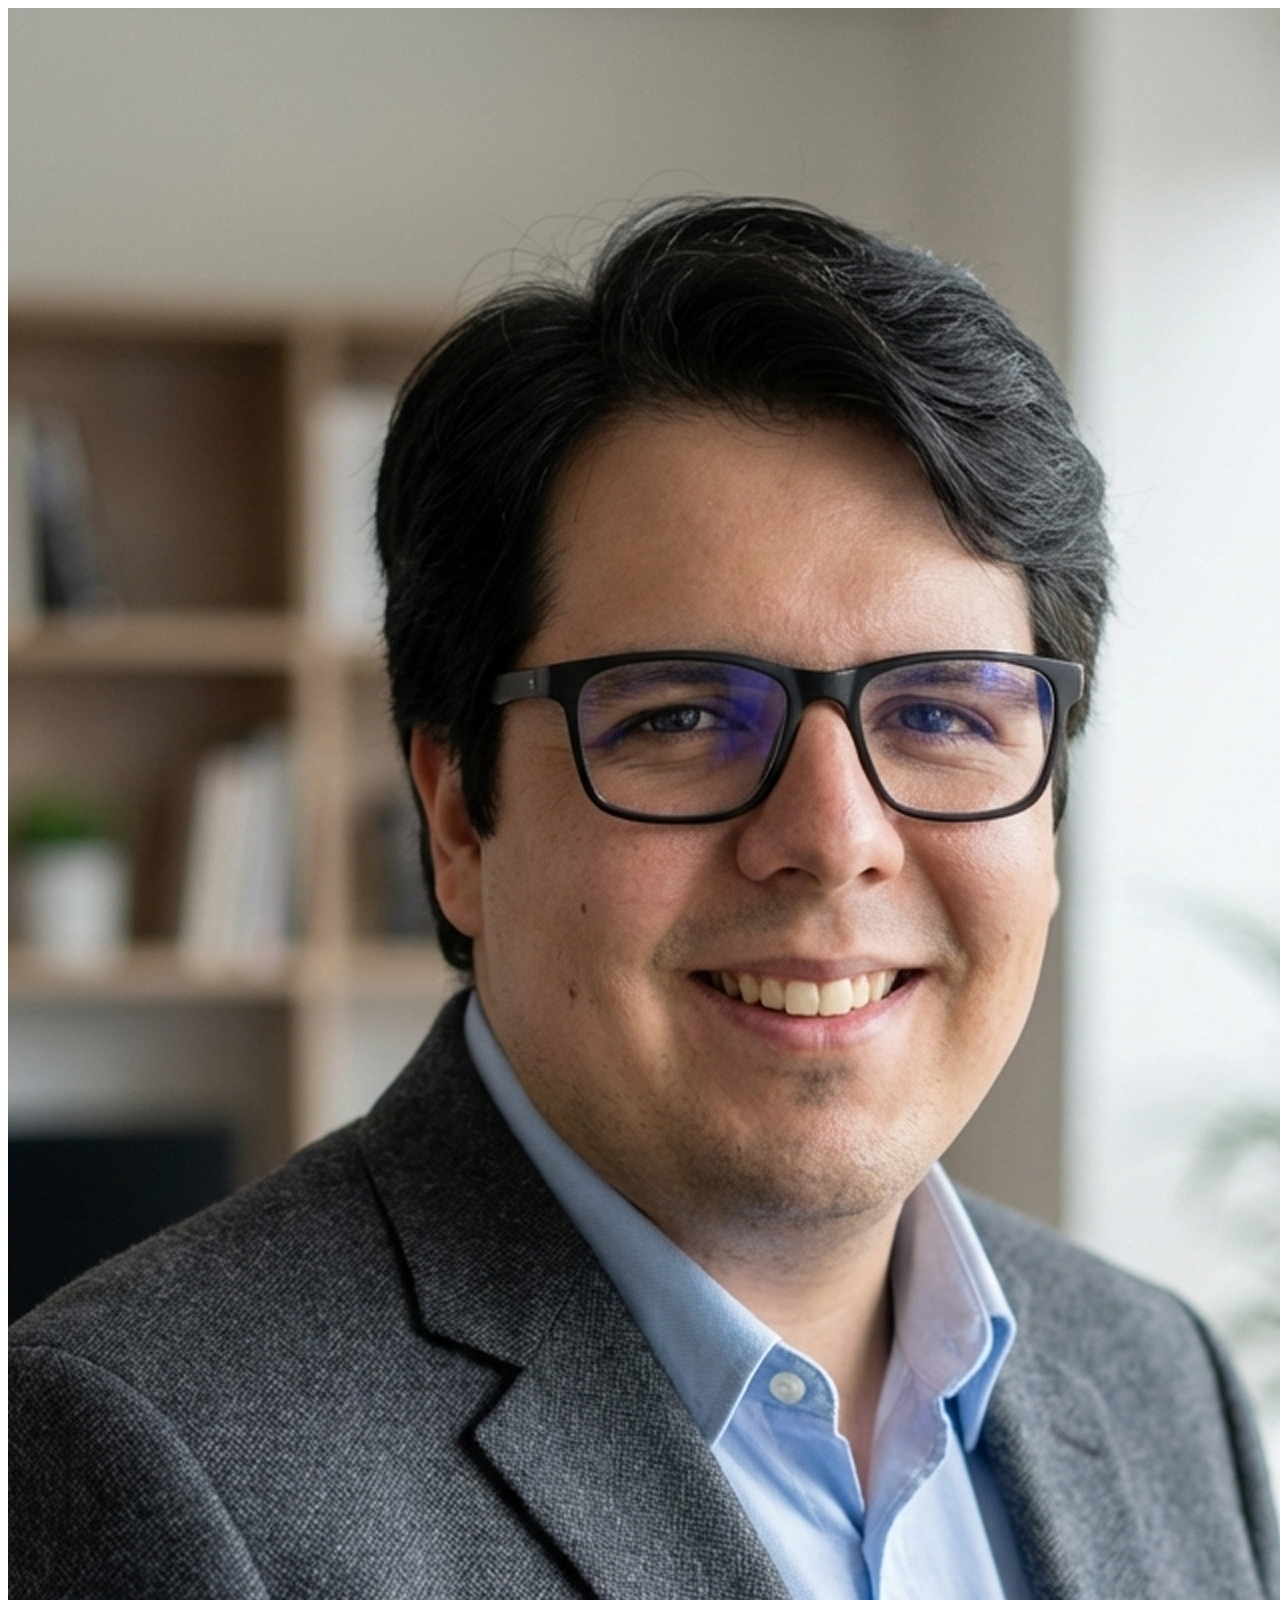
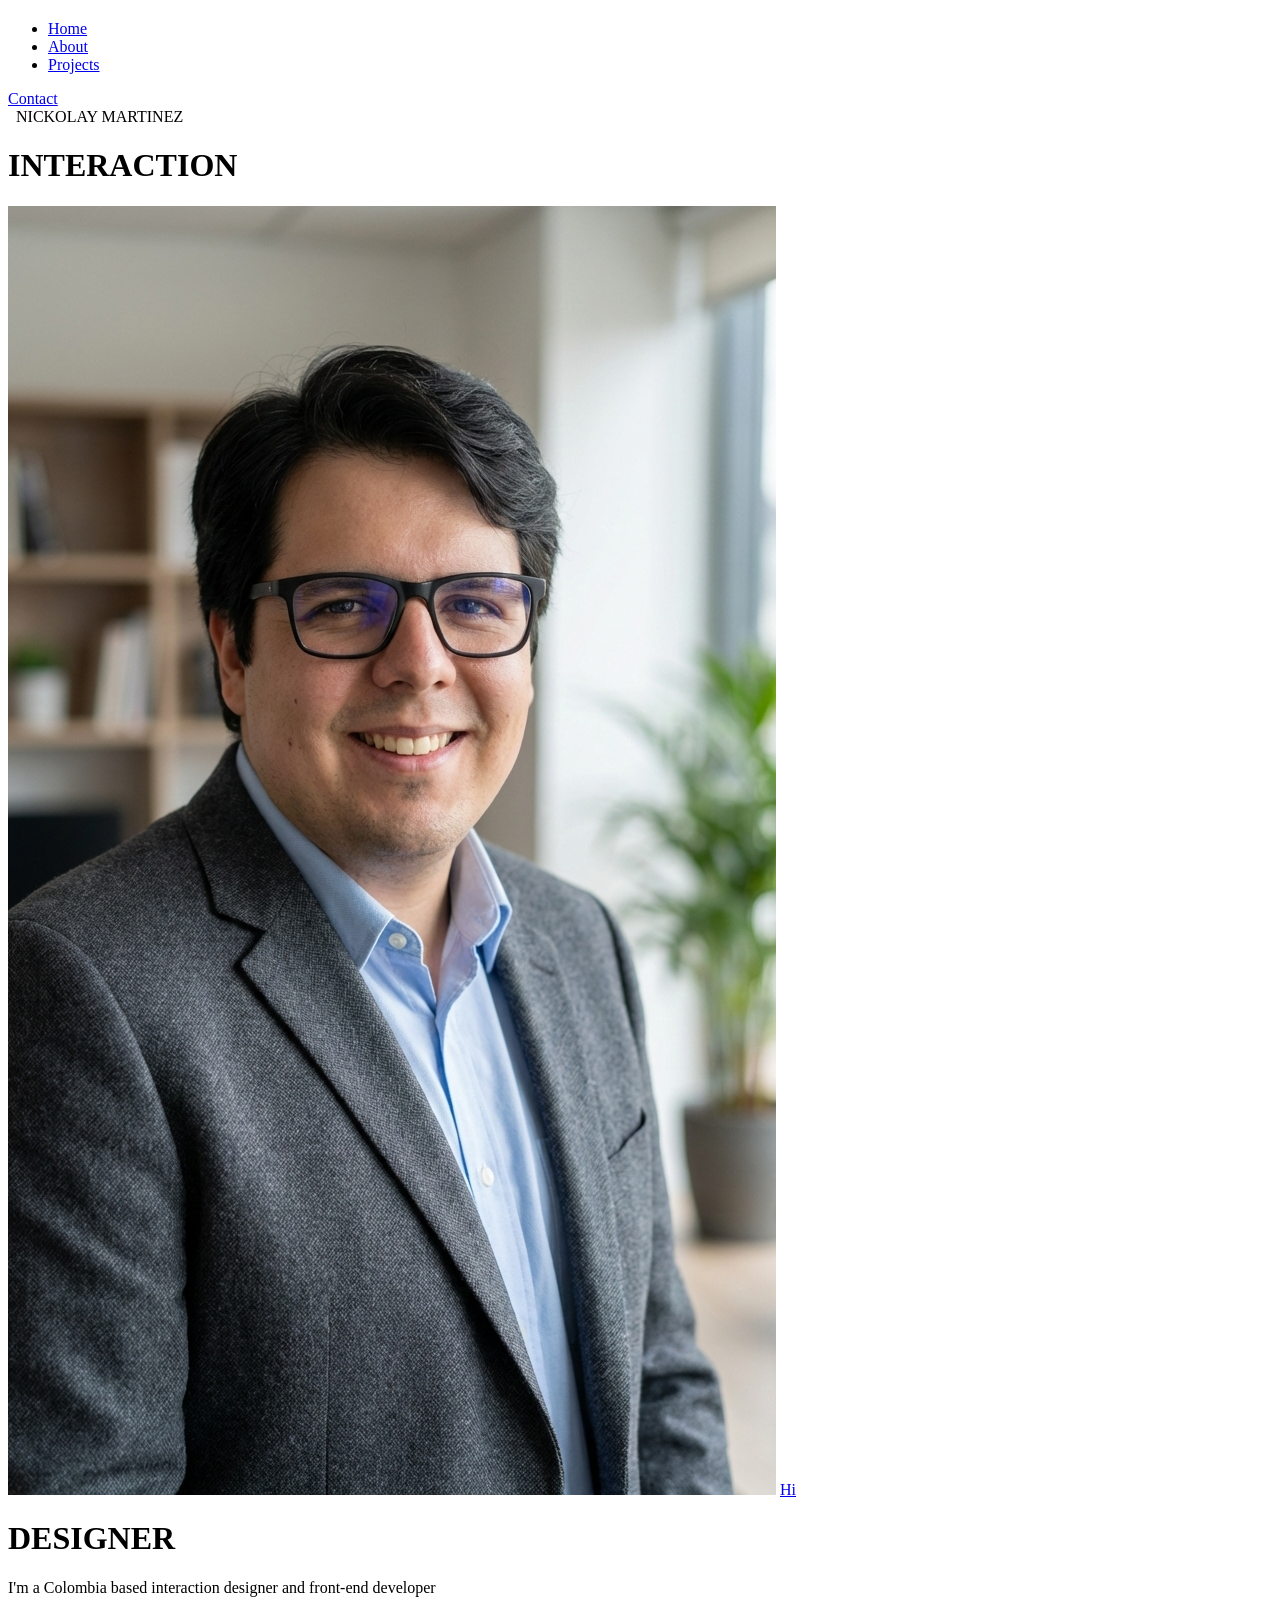
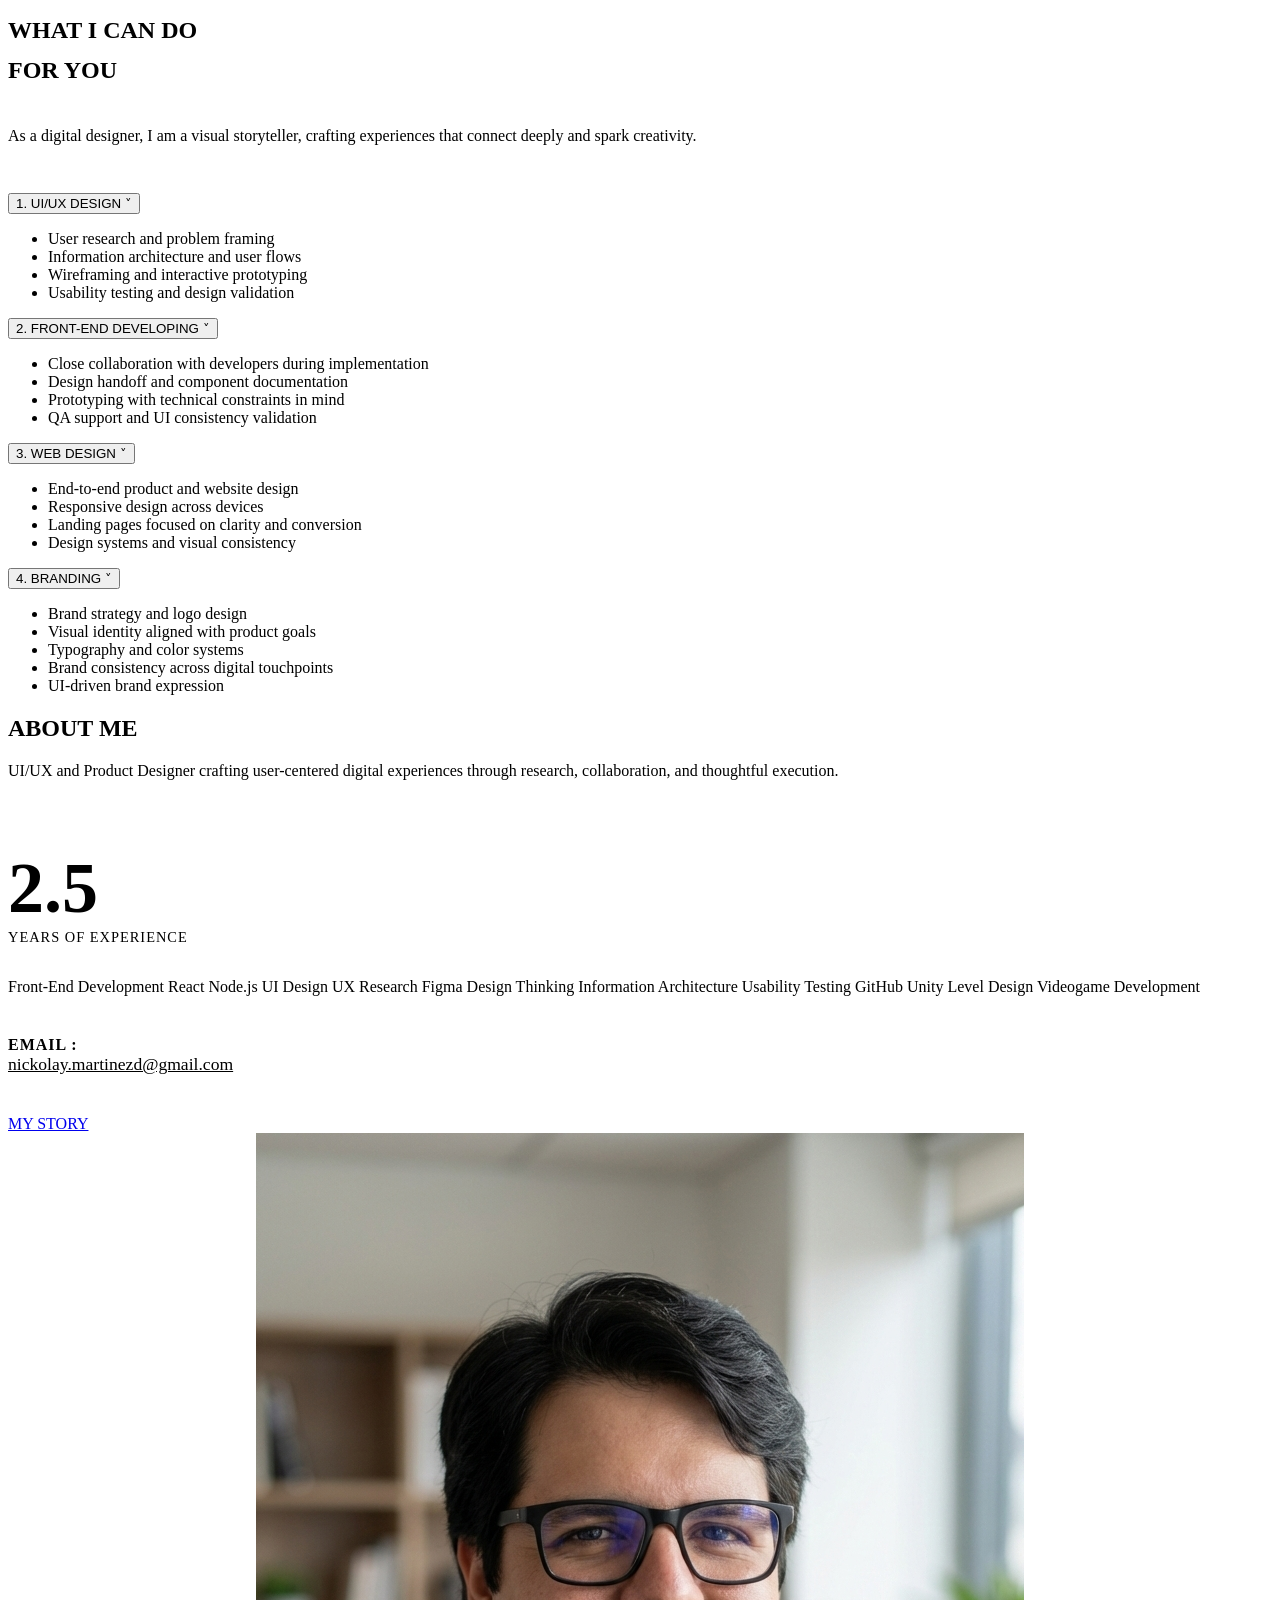
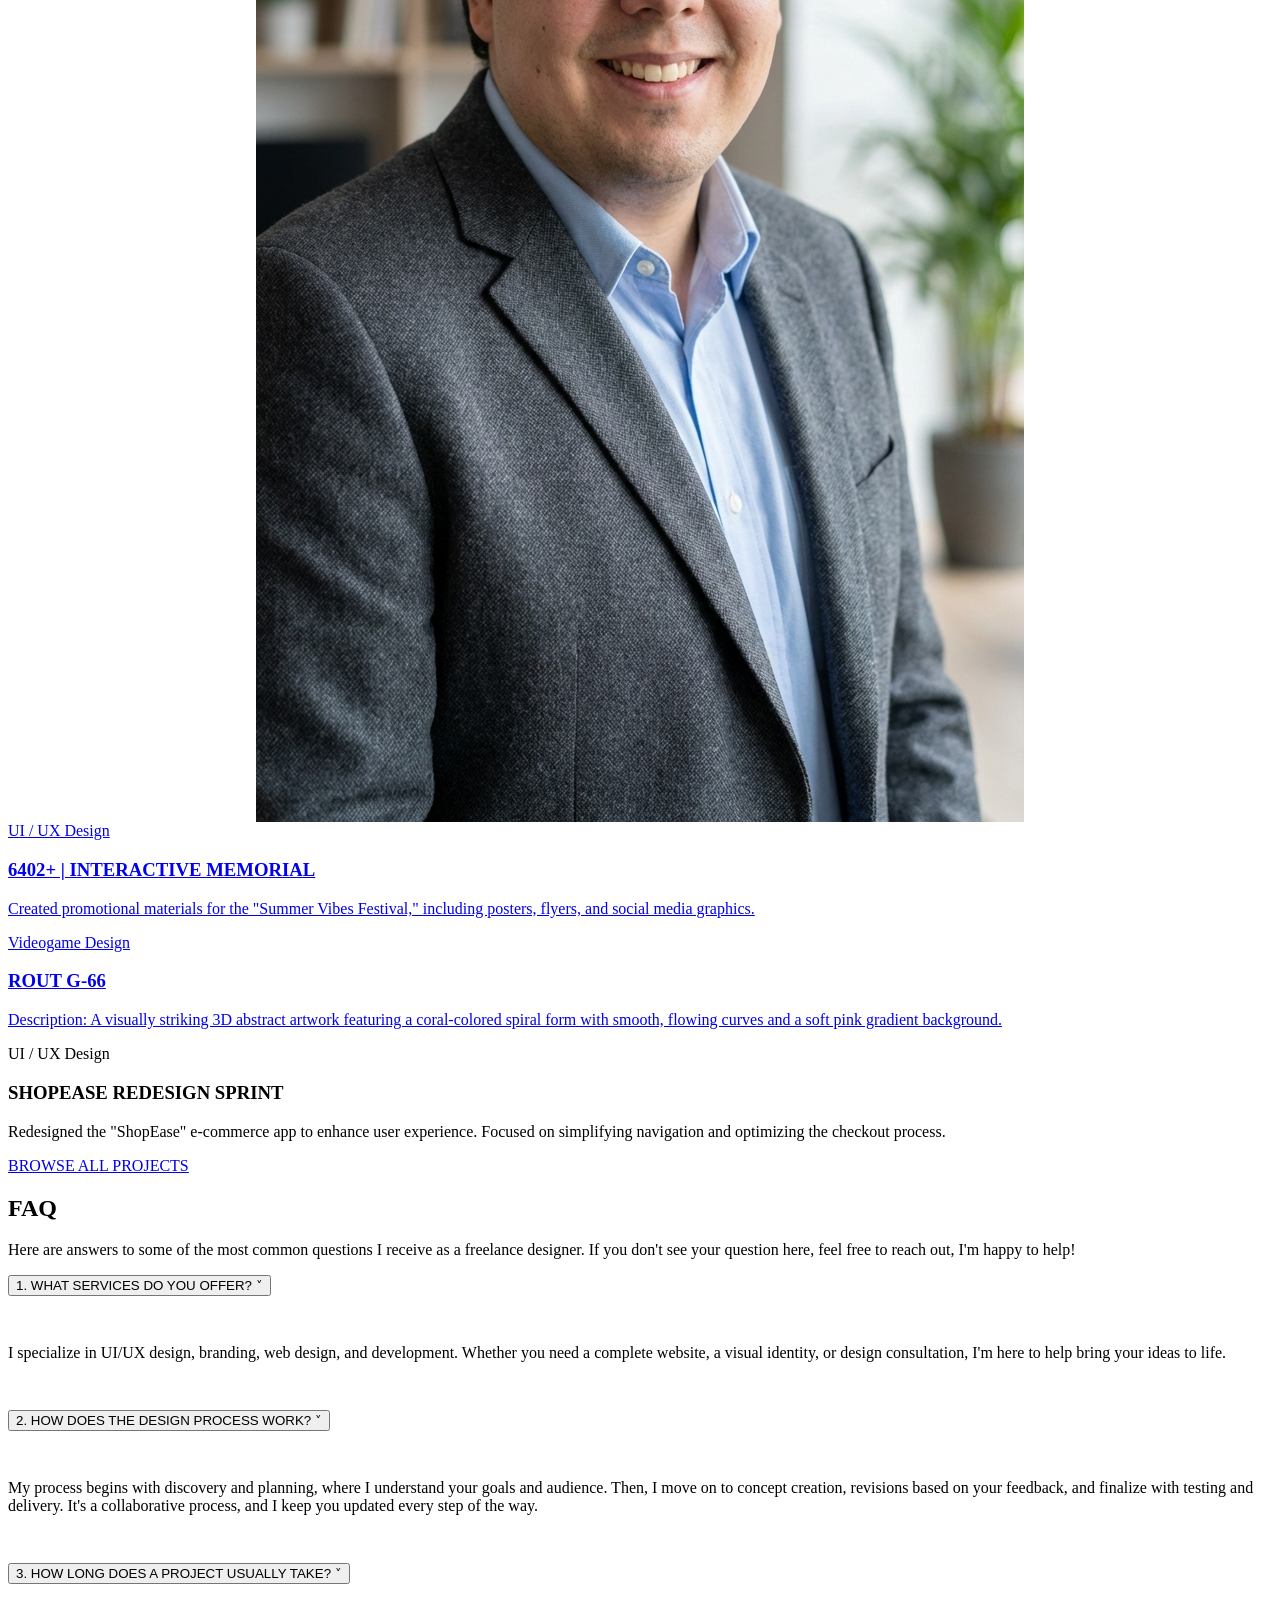
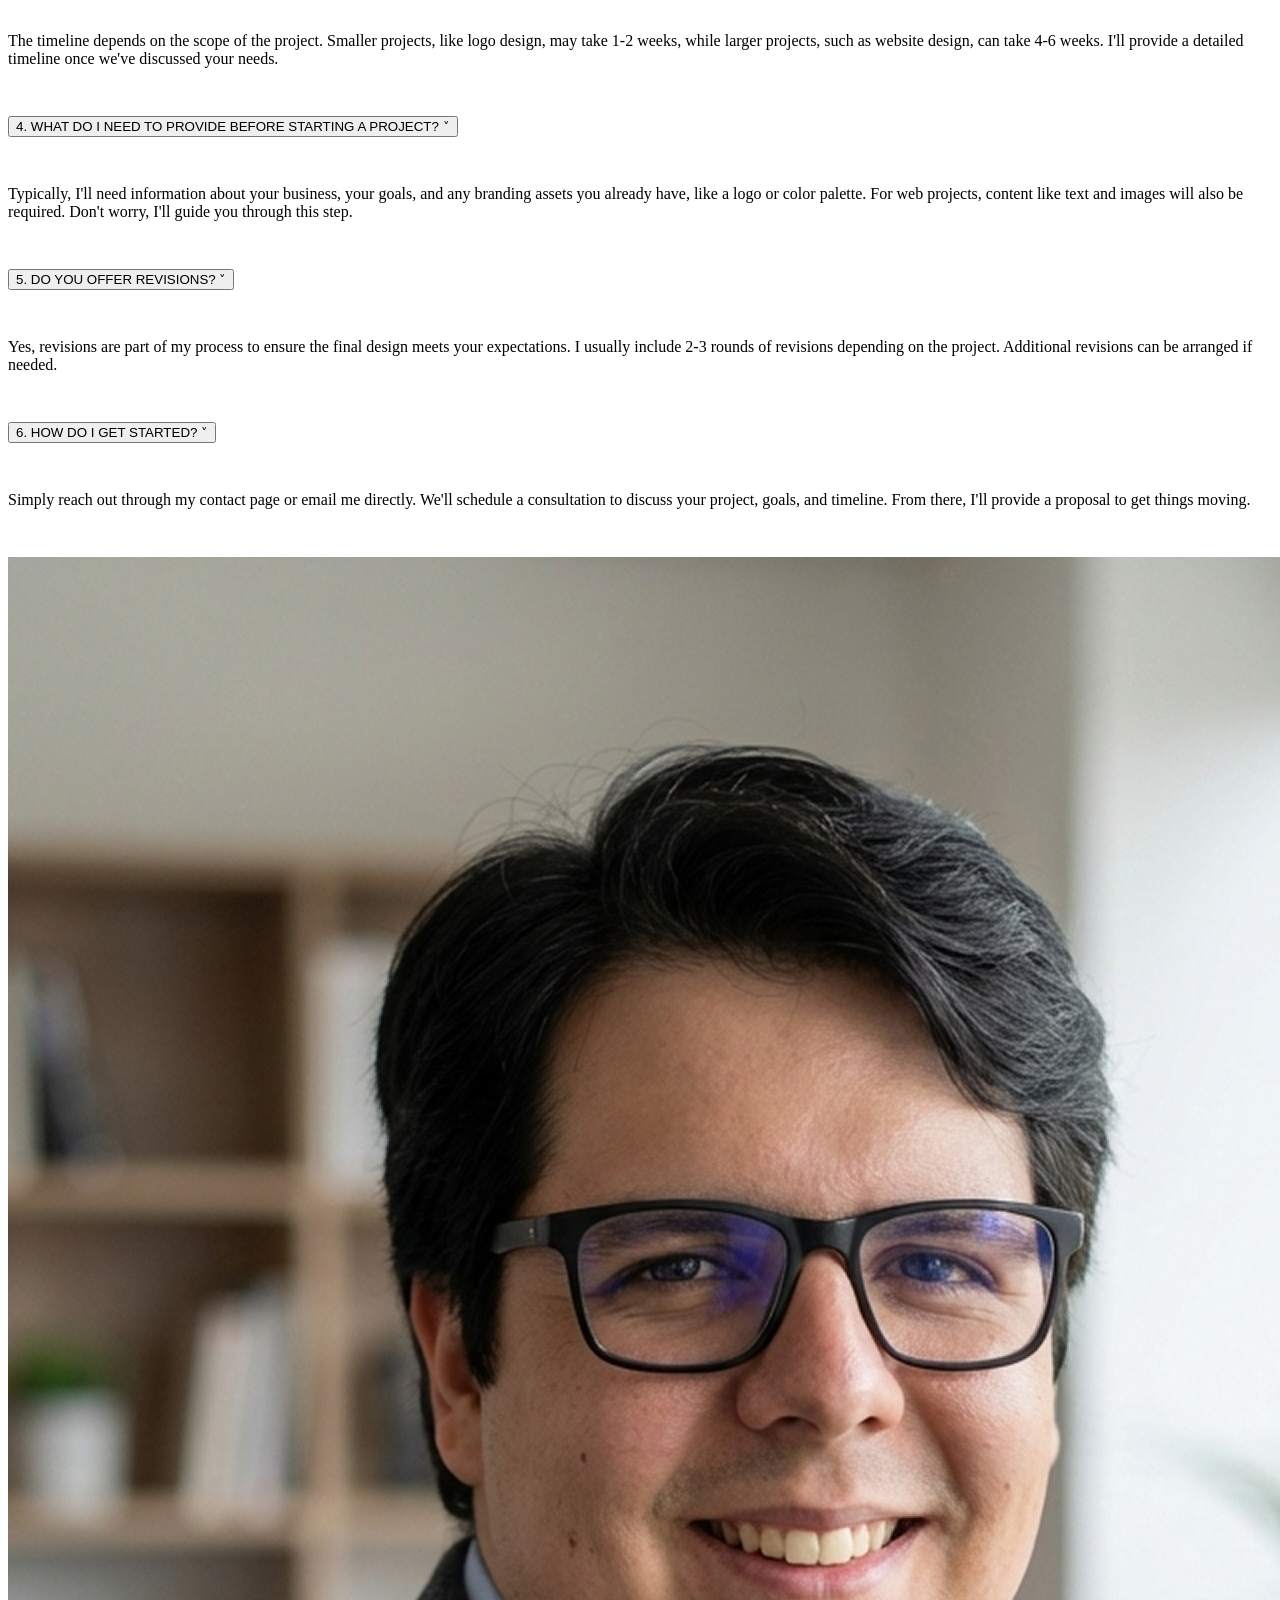
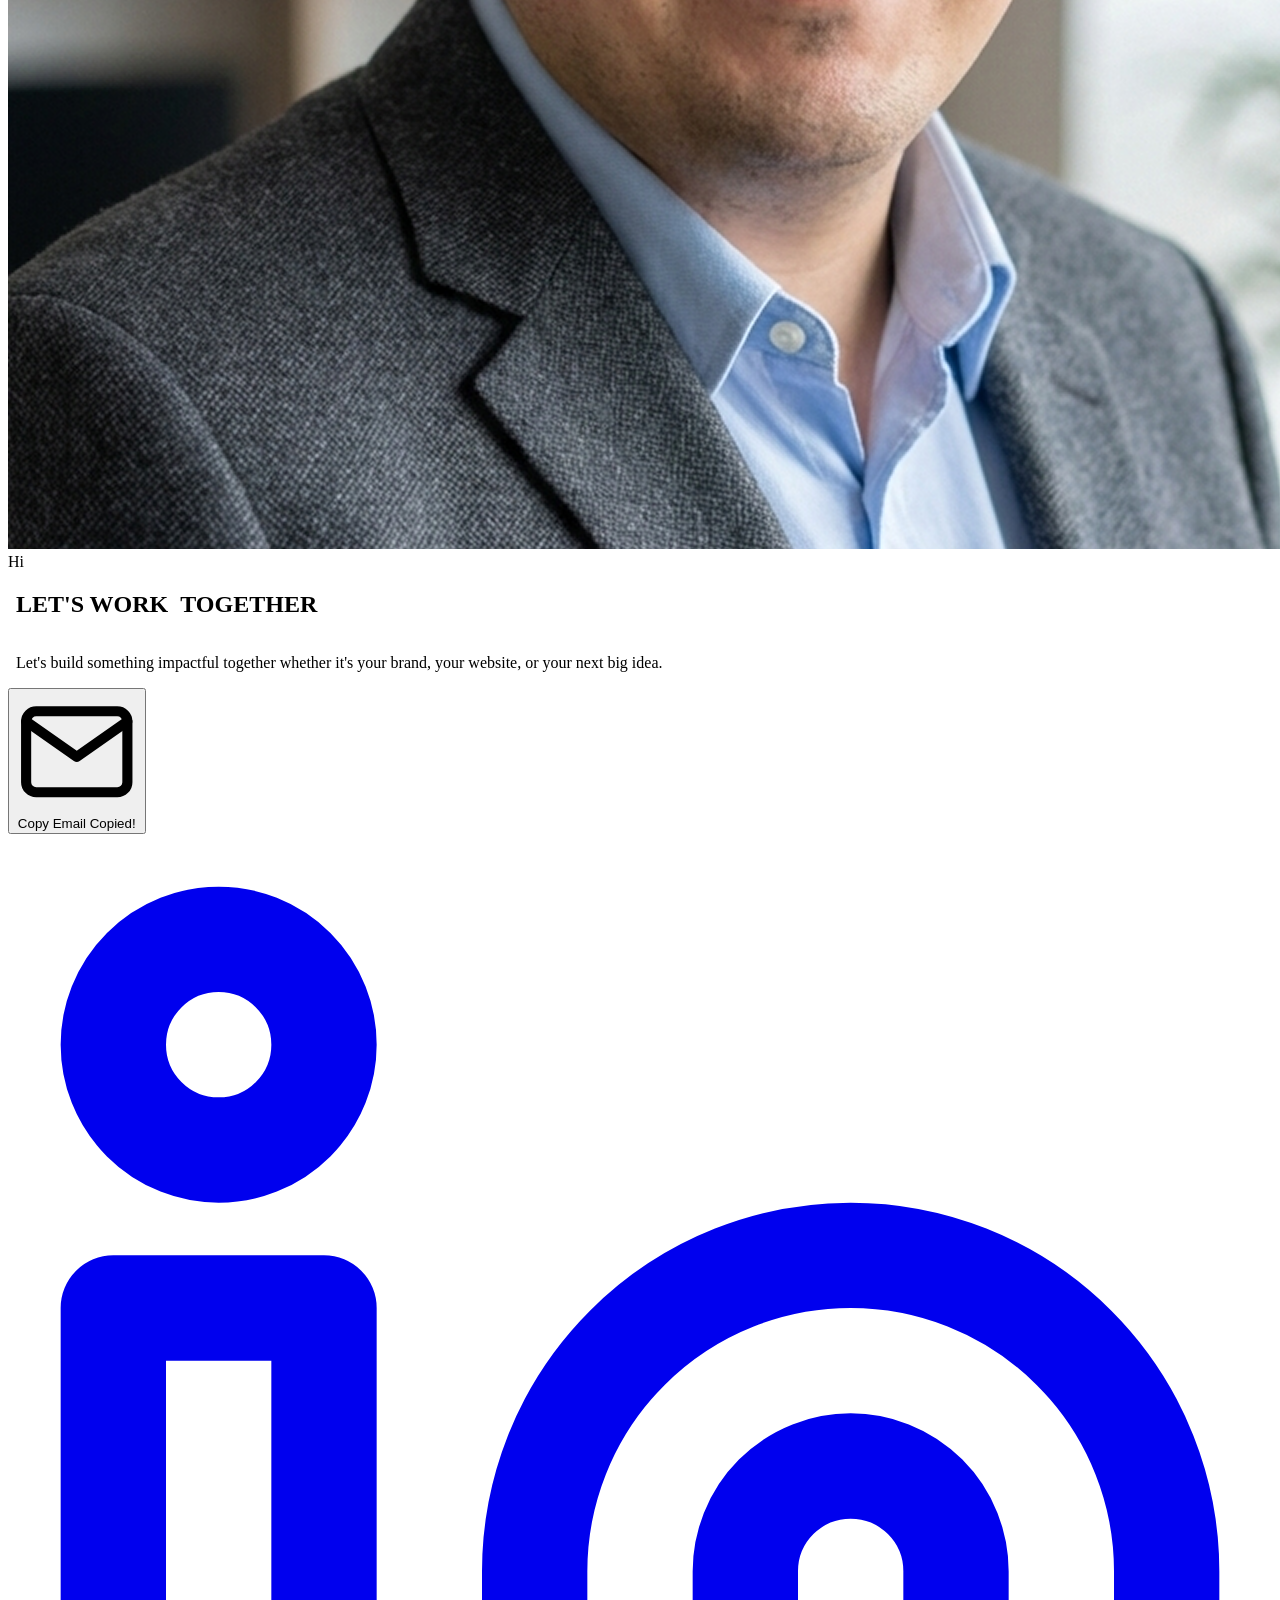
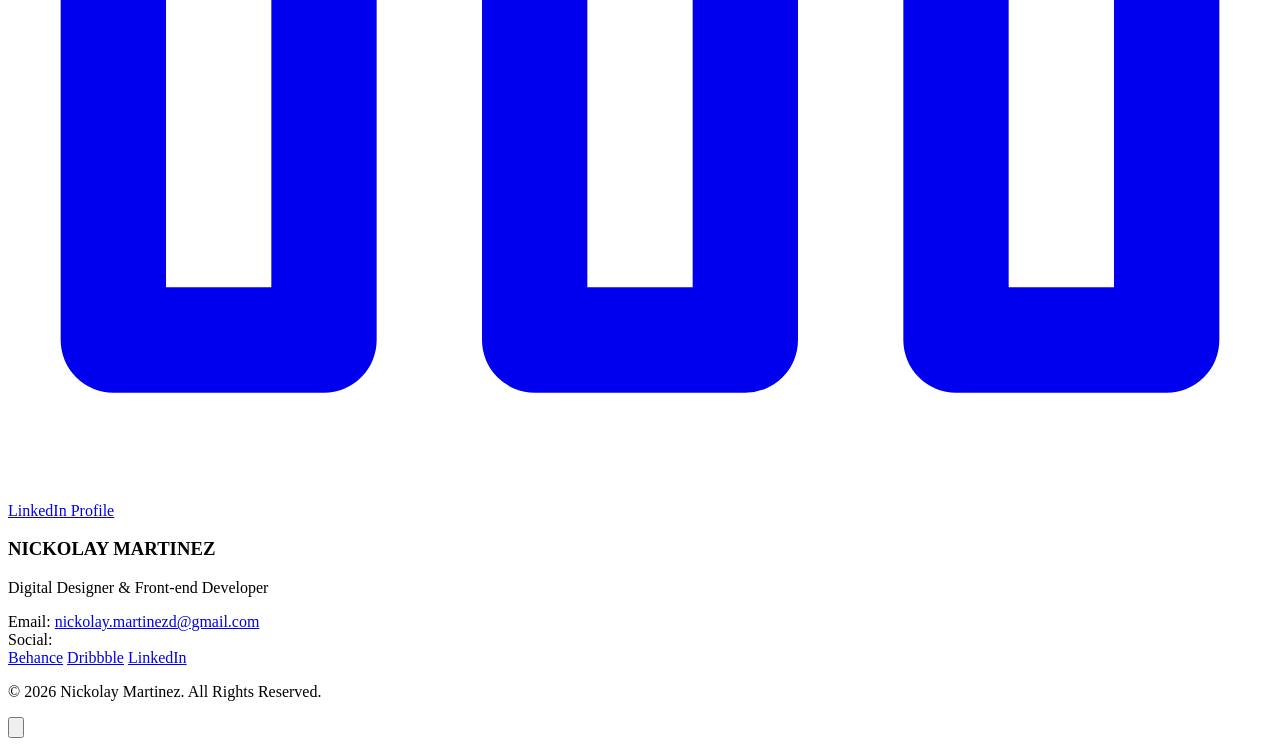
==== commit 237884a1: "Replacement of source code and documents" ====
--- a/index.html
+++ b/index.html
@@ -1,534 +1,287 @@
 <!DOCTYPE html>
 <html lang="en">
-  <head>
-    <title>Nickolay Martinez</title>
-    <meta charset="utf-8">
-    <meta name="viewport" content="width=device-width, initial-scale=1, shrink-to-fit=no">
-    
-    <link href="https://fonts.googleapis.com/css?family=Poppins:100,200,300,400,500,600,700,800,900" rel="stylesheet">
-
-    <link rel="stylesheet" href="css/open-iconic-bootstrap.min.css">
-    <link rel="stylesheet" href="css/animate.css">
-    
-    <link rel="stylesheet" href="css/owl.carousel.min.css">
-    <link rel="stylesheet" href="css/owl.theme.default.min.css">
-    <link rel="stylesheet" href="css/magnific-popup.css">
-
-    <link rel="stylesheet" href="css/aos.css">
-
-    <link rel="stylesheet" href="css/ionicons.min.css">
-    
-    <link rel="stylesheet" href="css/flaticon.css">
-    <link rel="stylesheet" href="css/icomoon.css">
-    <link rel="stylesheet" href="css/style.css">
-  </head>
-  <body data-spy="scroll" data-target=".site-navbar-target" data-offset="300">
-	  
-	  
-    <nav class="navbar navbar-expand-lg navbar-dark ftco_navbar ftco-navbar-light site-navbar-target" id="ftco-navbar">
-	    <div class="container">
-	      <a class="navbar-brand" href="index.html">Nickolay</a>
-	      <button class="navbar-toggler js-fh5co-nav-toggle fh5co-nav-toggle" type="button" data-toggle="collapse" data-target="#ftco-nav" aria-controls="ftco-nav" aria-expanded="false" aria-label="Toggle navigation">
-	        <span class="oi oi-menu"></span> Menu
-	      </button>
-
-	      <div class="collapse navbar-collapse" id="ftco-nav">
-	        <ul class="navbar-nav nav ml-auto">
-	          <li class="nav-item"><a href="#home-section" class="nav-link"><span>Home</span></a></li>
-	          <li class="nav-item"><a href="#about-section" class="nav-link"><span>About</span></a></li>
-	          <li class="nav-item"><a href="#resume-section" class="nav-link"><span>Resume</span></a></li>
-	          <li class="nav-item"><a href="#services-section" class="nav-link"><span>Services</span></a></li>
-	          <li class="nav-item"><a href="#skills-section" class="nav-link"><span>Skills</span></a></li>
-	          <li class="nav-item"><a href="#projects-section" class="nav-link"><span>Projects</span></a></li>
-	          <li class="nav-item"><a href="#contact-section" class="nav-link"><span>Contact</span></a></li>
-	        </ul>
-	      </div>
-	    </div>
-	  </nav>
-	  <section id="home-section" class="hero">
-		  <div class="home-slider  owl-carousel">
-	      <div class="slider-item ">
-	      	<div class="overlay"></div>
-	        <div class="container">
-	          <div class="row d-md-flex no-gutters slider-text align-items-end justify-content-end" data-scrollax-parent="true">
-	          	<div class="one-third js-fullheight order-md-last img" style="background-image:url(images/image_1.jpg);">
-	          		<div class="overlay"></div>
-	          	</div>
-		          <div class="one-forth d-flex  align-items-center ftco-animate" data-scrollax=" properties: { translateY: '70%' }">
-		          	<div class="text">
-		          		<span class="subheading">Hello!</span>
-			            <h1 class="mb-4 mt-3">I'm <span>Nickolay Martinez</span></h1>
-			            <h2 class="mb-4">A UI/UX Designer</h2>
-			            <p><a href="#" class="btn btn-primary py-3 px-4">Hire me</a> <a href="#" class="btn btn-white btn-outline-white py-3 px-4">My works</a></p>
-		            </div>
-		          </div>
-	        	</div>
-	        </div>
-	      </div>
-
-	      <div class="slider-item">
-	      	<div class="overlay"></div>
-	        <div class="container">
-	          <div class="row d-flex no-gutters slider-text align-items-end justify-content-end" data-scrollax-parent="true">
-	          	<div class="one-third js-fullheight order-md-last img" style="background-image:url(images/image_2.jpg);">
-	          		<div class="overlay"></div>
-	          	</div>
-		          <div class="one-forth d-flex align-items-center ftco-animate" data-scrollax=" properties: { translateY: '70%' }">
-		          	<div class="text">
-		          		<span class="subheading">Hello!</span>
-			            <h1 class="mb-4 mt-3">I'm a <span>UI/UX designer</span> Videogame Designer</h1>
-			            <p><a href="#" class="btn btn-primary py-3 px-4">Hire me</a> <a href="#" class="btn btn-white btn-outline-white py-3 px-4">My works</a></p>
-		            </div>
-		          </div>
-	        	</div>
-	        </div>
-	      </div>
-	    </div>
-    </section>
-
-    <section class="ftco-about img ftco-section ftco-no-pb" id="about-section">
-    	<div class="container">
-    		<div class="row d-flex">
-    			<div class="col-md-6 col-lg-5 d-flex">
-    				<div class="img-about img d-flex align-items-stretch">
-    					<div class="overlay"></div>
-	    				<div class="img d-flex align-self-stretch align-items-center" style="background-image:url(images/Adobe\ Express\ -\ file\ \(1\).png);">
-	    				</div>
-    				</div>
-    			</div>
-    			<div class="col-md-6 col-lg-7 pl-lg-5 pb-5">
-    				<div class="row justify-content-start pb-3">
-		          <div class="col-md-12 heading-section ftco-animate">
-		          	<h1 class="big">About</h1>
-		            <h2 class="mb-4">About Me</h2>
-		            <p>I'm a UI/UX designe pasionated about interactive and meaningfull experiences.</p>
-		            <ul class="about-info mt-4 px-md-0 px-2">
-		            	<li class="d-flex"><span>Name:</span> <span>Nickolay Martinez Duarte</span></li>
-		            	<li class="d-flex"><span>Date of birth:</span> <span>June 12, 1998</span></li>
-		            	<li class="d-flex"><span>Email:</span> <span>nickolay.martinezd@gmail.com</span></li>
-		            </ul>
-		          </div>
-		        </div>
-	          <div class="counter-wrap ftco-animate d-flex mt-md-3">
-              <div class="text">
-              	<p class="mb-4">
-	                <span class="number" data-number="5">0</span>
-	                <span>Project complete</span>
-                </p>
-                <p><a href="#" class="btn btn-primary py-3 px-3">Download CV</a></p>
-              </div>
-	          </div>
-	        </div>
-        </div>
-    	</div>
-    </section>
-
-    <section class="ftco-section ftco-no-pb" id="resume-section">
-    	<div class="container">
-    		<div class="row justify-content-center pb-5">
-          <div class="col-md-10 heading-section text-center ftco-animate">
-          	<h1 class="big big-2">Resume</h1>
-            <h2 class="mb-4">Resume</h2>
-            <p>A bit of information about my experience.</p>
-          </div>
-        </div>
-    		<div class="row">
-    				<div class="resume-wrap ftco-animate">
-    					<span class="date">2024-2025</span>
-    					<h2 style="color: 00DEEC;">Wikimedia Colombia</h2>
-    					<span class="position">UI/UX Internt</span>
-    					<p class="mt-4">I worked a an internt with Wikimedia in the developmente of a interactive web memorial about the macro-case 003 of the JEP, creating a meaningfull and deeply emotional memorial in colaboration with MAFAPO.</p>
-    				</div>
-    				<div class="resume-wrap ftco-animate">
-    					<span class="date">2022-2023</span>
-    					<h2 style="color: 00DEEC;">Cepheus Games</h2>
-    					<span class="position">Junior UI/UX Designer</span>
-    					<p class="mt-4">I worked as a UI and QA in Cepheus Games, my work mainly reciede in the UX research to develop a new produc named HorrorVN, after that I focused in the creation of responsive wireframes and mock ups for the product. For the final part I mainly focus in the QA of the first prototipes of the product.</p>
-    				</div>
-    		</div>
-    		<div class="row justify-content-center mt-5">
-    			<div class="col-md-6 text-center ftco-animate">
-    				<p><a href="#" class="btn btn-primary py-4 px-5">Download CV</a></p>
-    			</div>
-    		</div>
-    	</div>
-    </section>
-
-    <section class="ftco-section" id="services-section">
-    	<div class="container">
-    		<div class="row justify-content-center py-5 mt-5">
-          <div class="col-md-12 heading-section text-center ftco-animate">
-          	<h1 class="big big-2">Services</h1>
-            <h2 class="mb-4">Services</h2>
-            <p>Some of the services I offer</p>
-          </div>
-        </div>
-    		<div class="row">
-					<div class="col-md-4 text-center d-flex ftco-animate">
-						<a href="#" class="services-1">
-							<span class="icon">
-								<i class="flaticon-analysis"></i>
-							</span>
-							<div class="desc">
-								<h3 class="mb-5">Web Design</h3>
-							</div>
-						</a>
-					</div>
-					<div class="col-md-4 text-center d-flex ftco-animate">
-						<a href="#" class="services-1">
-							<span class="icon">
-								<i class="flaticon-flasks"></i>
-							</span>
-							<div class="desc">
-								<h3 class="mb-5">Game Design</h3>
-							</div>
-						</a>
-					</div>
-					<div class="col-md-4 text-center d-flex ftco-animate">
-						<a href="#" class="services-1">
-							<span class="icon">
-								<i class="flaticon-ideas"></i>
-							</span>
-							<div class="desc">
-								<h3 class="mb-5">Web Developer</h3>
-							</div>
-						</a>
-					</div>
-
-					<div class="col-md-4 text-center d-flex ftco-animate">
-						<a href="#" class="services-1">
-							<span class="icon">
-								<i class="flaticon-analysis"></i>
-							</span>
-							<div class="desc">
-								<h3 class="mb-5">App Developing</h3>
-							</div>
-						</a>
-					</div>
-					<div class="col-md-4 text-center d-flex ftco-animate">
-						<a href="#" class="services-1">
-							<span class="icon">
-								<i class="flaticon-flasks"></i>
-							</span>
-							<div class="desc">
-								<h3 class="mb-5">Interaction Design</h3>
-							</div>
-						</a>
-					</div>
-					<div class="col-md-4 text-center d-flex ftco-animate">
-						<a href="#" class="services-1">
-							<span class="icon">
-								<i class="flaticon-ideas"></i>
-							</span>
-							<div class="desc">
-								<h3 class="mb-5">Product Strategy</h3>
-							</div>
-						</a>
-					</div>
-				</div>
-    	</div>
-    </section>
-
-		
-		<section class="ftco-section" id="skills-section">
-			<div class="container">
-				<div class="row justify-content-center pb-5">
-          <div class="col-md-12 heading-section text-center ftco-animate">
-          	<h1 class="big big-2">Skills</h1>
-            <h2 class="mb-4">My Skills</h2>
-            <p>My most relevant skills are</p>
-          </div>
-        </div>
-				<div class="row">
-					<div class="col-md-6 animate-box">
-						<div class="progress-wrap ftco-animate">
-							<h3>Figma</h3>
-							<div class="progress">
-							 	<div class="progress-bar color-1" role="progressbar" aria-valuenow="90"
-							  	aria-valuemin="0" aria-valuemax="100" style="width:90%">
-							    <span>90%</span>
-							  	</div>
-							</div>
-						</div>
-					</div>
-					<div class="col-md-6 animate-box">
-						<div class="progress-wrap ftco-animate">
-							<h3>jQuery</h3>
-							<div class="progress">
-							 	<div class="progress-bar color-2" role="progressbar" aria-valuenow="85"
-							  	aria-valuemin="0" aria-valuemax="100" style="width:85%">
-							    <span>85%</span>
-							  	</div>
-							</div>
-						</div>
-					</div>
-					<div class="col-md-6 animate-box">
-						<div class="progress-wrap ftco-animate">
-							<h3>HTML5</h3>
-							<div class="progress">
-							 	<div class="progress-bar color-3" role="progressbar" aria-valuenow="95"
-							  	aria-valuemin="0" aria-valuemax="100" style="width:95%">
-							    <span>95%</span>
-							  	</div>
-							</div>
-						</div>
-					</div>
-					<div class="col-md-6 animate-box">
-						<div class="progress-wrap ftco-animate">
-							<h3>CSS3</h3>
-							<div class="progress">
-							 	<div class="progress-bar color-4" role="progressbar" aria-valuenow="90"
-							  	aria-valuemin="0" aria-valuemax="100" style="width:90%">
-							    <span>90%</span>
-							  	</div>
-							</div>
-						</div>
-					</div>
-					<div class="col-md-6 animate-box">
-						<div class="progress-wrap ftco-animate">
-							<h3>WordPress</h3>
-							<div class="progress">
-							 	<div class="progress-bar color-5" role="progressbar" aria-valuenow="70"
-							  	aria-valuemin="0" aria-valuemax="100" style="width:70%">
-							    <span>70%</span>
-							  	</div>
-							</div>
-						</div>
-					</div>
-					<div class="col-md-6 animate-box">
-						<div class="progress-wrap ftco-animate">
-							<h3>SEO</h3>
-							<div class="progress">
-							 	<div class="progress-bar color-6" role="progressbar" aria-valuenow="80"
-							  	aria-valuemin="0" aria-valuemax="100" style="width:80%">
-							    <span>80%</span>
-							  	</div>
-							</div>
-						</div>
-					</div>
-				</div>
-			</div>
-		</section>
- 
-
-    <section class="ftco-section ftco-project" id="projects-section">
-    	<div class="container">
-    		<div class="row justify-content-center pb-5">
-          <div class="col-md-12 heading-section text-center ftco-animate">
-          	<h1 class="big big-2">Projects</h1>
-            <h2 class="mb-4">Our Projects</h2>
-            <p>Some of my projects are</p>
-          </div>
-        </div>
-    		<div class="row">
-    			<div class="col-md-4">
-    				<div class="project img ftco-animate d-flex justify-content-center align-items-center" style="background-image: url(images/Chore\ target.png);">
-    					<div class="overlay"></div>
-	    				<div class="text text-center p-4">
-	    					<h3><a href="https://www.behance.net/gallery/180094683/ChoreTarget">UI &amp; UX Design</a></h3>
-	    					<span>App design</span>
-	    				</div>
-    				</div>
-  				</div>
-  				<div class="col-md-8">
-    				<div class="project img ftco-animate d-flex justify-content-center align-items-center" style="background-image: url(images/Lumbus.png);">
-    					<div class="overlay"></div>
-	    				<div class="text text-center p-4">
-	    					<h3><a href="https://www.behance.net/gallery/212995881/Lumbus-Juego-educativo">AR movile game &amp; Education centered gaming</a></h3>
-	    					<span>App Develop</span>
-	    				</div>
-    				</div>
-  				</div>
-
-    			<div class="col-md-8">
-    				<div class="project img ftco-animate d-flex justify-content-center align-items-center" style="background-image: url(images/ME.png);">
-    					<div class="overlay"></div>
-	    				<div class="text text-center p-4">
-	    					<h3><a href="https://www.behance.net/gallery/184769065/MaderaEspacio-Landing-Page">Branding &amp; UI Design</a></h3>
-	    					<span>Web Design</span>
-	    				</div>
-    				</div>
-    			</div>
-    			<div class="col-md-4">
-    				<div class="row">
-    					<div class="col-md-12">
-		    				<div class="project img ftco-animate d-flex justify-content-center align-items-center" style="background-image: url(images/G66.png);">
-		    					<div class="overlay"></div>
-			    				<div class="text text-center p-4">
-			    					<h3><a href="#">Videogame Design &amp; Development</a></h3>
-			    					<span>Web Design</span>
-			    				</div>
-		    				</div>
-	    				</div>
-    				</div>
-    			</div>
-    		</div>
-    	</div>
-    </section>
-
-
-    <section class="ftco-section ftco-hireme img margin-top" style="background-image: url(images/bg_1.jpg)">
-			<div class="container">
-				<div class="row justify-content-center">
-					<div class="col-md-7 ftco-animate text-center">
-						<h2>I'm <span>Available</span> for freelancing</h2>
-						<p class="mb-0"><a href="#" class="btn btn-primary py-3 px-5">Hire me</a></p>
-					</div>
-				</div>
-			</div>
-		</section>
-
-    <section class="ftco-section contact-section ftco-no-pb" id="contact-section">
-      <div class="container">
-      	<div class="row justify-content-center mb-5 pb-3">
-          <div class="col-md-7 heading-section text-center ftco-animate">
-            <h1 class="big big-2">Contact</h1>
-            <h2 class="mb-4">Contact Me</h2>
-            <p>These is all my contact-info</p>
-          </div>
-        </div>
-
-        <div class="row d-flex contact-info mb-5">
-          <div class="col-md-6 col-lg-3 d-flex ftco-animate">
-          	<div class="align-self-stretch box p-4 text-center">
-          		<div class="icon d-flex align-items-center justify-content-center">
-          			<span class="icon-phone2"></span>
-          		</div>
-          		<h3 class="mb-4">Contact Number</h3>
-	            <p><a href="tel://1234567920">+57 3155161200</a></p>
-	          </div>
-          </div>
-          <div class="col-md-6 col-lg-3 d-flex ftco-animate">
-          	<div class="align-self-stretch box p-4 text-center">
-          		<div class="icon d-flex align-items-center justify-content-center">
-          			<span class="icon-paper-plane"></span>
-          		</div>
-          		<h3 class="mb-4">Email Address</h3>
-	            <p><a href="mailto:info@yoursite.com">nickolay.martinezd@gmail.com</a></p>
-	          </div>
-          </div>
-          <div class="col-md-6 col-lg-3 d-flex ftco-animate">
-          	<div class="align-self-stretch box p-4 text-center">
-          		<div class="icon d-flex align-items-center justify-content-center">
-          			<span class="icon-globe"></span>
-          		</div>
-          		<h3 class="mb-4">Website</h3>
-	            <p><a href="#">NickolayMartinez.com</a></p>
-	          </div>
-          </div>
-        </div>
-
-        <div class="row no-gutters block-9">
-          <div class="col-md-6 order-md-last d-flex">
-            <form action="#" class="bg-light p-4 p-md-5 contact-form">
-              <div class="form-group">
-                <input type="text" class="form-control" placeholder="Your Name">
-              </div>
-              <div class="form-group">
-                <input type="text" class="form-control" placeholder="Your Email">
-              </div>
-              <div class="form-group">
-                <input type="text" class="form-control" placeholder="Subject">
-              </div>
-              <div class="form-group">
-                <textarea name="" id="" cols="30" rows="7" class="form-control" placeholder="Message"></textarea>
-              </div>
-              <div class="form-group">
-                <input type="submit" value="Send Message" class="btn btn-primary py-3 px-5">
-              </div>
-            </form>
-          
-          </div>
-
-          <div class="col-md-6 d-flex">
-          	<div class="img" style="background-image: url(images/about.jpg);"></div>
-          </div>
-        </div>
-      </div>
-    </section>
-		
-
-    <footer class="ftco-footer ftco-section">
-      <div class="container">
-        <div class="row mb-5">
-          <div class="col-md">
-            <div class="ftco-footer-widget mb-4">
-              <h2 class="ftco-heading-2">About</h2>
-              <p>UI/UX Designer specialized in creating engaging and intuitive interactive experiences for both recreational and professional applications.</p>
-              <ul class="ftco-footer-social list-unstyled float-md-left float-lft mt-5">
-                <li class="ftco-animate"><a href="#"><span class="icon-twitter"></span></a></li>
-                <li class="ftco-animate"><a href="#"><span class="icon-facebook"></span></a></li>
-                <li class="ftco-animate"><a href="#"><span class="icon-instagram"></span></a></li>
-              </ul>
-            </div>
-          </div>
-          <div class="col-md">
-            <div class="ftco-footer-widget mb-4 ml-md-4">
-              <h2 class="ftco-heading-2">Links</h2>
-              <ul class="list-unstyled">
-                <li><a href="#"><span class="icon-long-arrow-right mr-2"></span>Home</a></li>
-                <li><a href="#"><span class="icon-long-arrow-right mr-2"></span>About</a></li>
-                <li><a href="#"><span class="icon-long-arrow-right mr-2"></span>Services</a></li>
-                <li><a href="#"><span class="icon-long-arrow-right mr-2"></span>Projects</a></li>
-                <li><a href="#"><span class="icon-long-arrow-right mr-2"></span>Contact</a></li>
-              </ul>
-            </div>
-          </div>
-          <div class="col-md">
-             <div class="ftco-footer-widget mb-4">
-              <h2 class="ftco-heading-2">Services</h2>
-              <ul class="list-unstyled">
-                <li><a href="#"><span class="icon-long-arrow-right mr-2"></span>Web Design</a></li>
-                <li><a href="#"><span class="icon-long-arrow-right mr-2"></span>Web Development</a></li>
-                <li><a href="#"><span class="icon-long-arrow-right mr-2"></span>Business Strategy</a></li>
-                <li><a href="#"><span class="icon-long-arrow-right mr-2"></span>Data Analysis</a></li>
-                <li><a href="#"><span class="icon-long-arrow-right mr-2"></span>Graphic Design</a></li>
-              </ul>
-            </div>
-          </div>
-          <div class="col-md">
-            <div class="ftco-footer-widget mb-4">
-            	<h2 class="ftco-heading-2">Have a Questions?</h2>
-            	<div class="block-23 mb-3">
-	              <ul>
-	                <li><a href="#"><span class="icon icon-phone"></span><span class="text">+57 3155161200</span></a></li>
-	                <li><a href="#"><span class="icon icon-envelope"></span><span class="text">Nickolay.Martinezd@gmail.com</span></a></li>
-	              </ul>
-	            </div>
-            </div>
-          </div>
-        </div>
-        <div class="row">
-          <div class="col-md-12 text-center">
-
-            <p><!-- Link back to Colorlib can't be removed. Template is licensed under CC BY 3.0. -->
-  Copyright &copy;<script>document.write(new Date().getFullYear());</script> All rights reserved | This template is made with <i class="icon-heart color-danger" aria-hidden="true"></i> by <a href="https://colorlib.com" target="_blank">Colorlib</a>
-  <!-- Link back to Colorlib can't be removed. Template is licensed under CC BY 3.0. --></p>
-          </div>
-        </div>
-      </div>
+<head>
+    <meta charset="UTF-8">
+    <meta name="viewport" content="width=device-width, initial-scale=1.0">
+    <title>Nickolay Martinez | Digital Designer</title>
+    <link href="https://fonts.googleapis.com/css2?family=Inter:wght@300;400;600&family=Oswald:wght@500;700&display=swap" rel="stylesheet">
+    <link rel="stylesheet" href="Css/style.css">
+</head>
+<body>
+
+    <nav class="navbar">
+        <div class="nav-brand">
+            <img src="Img/profile-small.png" alt="Nickolay Profile" class="nav-profile-pic">
+        </div>
+        <ul class="nav-links">
+            <li><a href="#home">Home</a></li>
+            <li><a href="about.html">About</a></li>
+            <li><a href="projects.html">Projects</a></li>
+        </ul>
+        <a href="#contact" class="btn-primary nav-contact">Contact</a>
+    </nav>
+
+    <header id="home" class="hero">
+        <div class="hero-left">
+            <div class="text-wrapper-left">
+                <span class="name" style="line-height: 0.5; margin-left: 0.5rem;">NICKOLAY MARTINEZ</span>
+                <h1>INTERACTION</h1>
+            </div>
+        </div>
+        
+        <div class="hero-center">
+            <div class="hero-image-container">
+                <img src="Img/profile-large.png" alt="Nickolay Martinez" class="hero-img">
+                <a href="#contact" class="hi-button">
+                    <span>Hi</span>
+                </a>
+            </div>
+        </div>
+
+        <div class="hero-right">
+            <div class="text-wrapper-right">
+                <h1>DESIGNER</h1>
+                <p>I'm a Colombia based interaction designer and front-end developer</p>
+            </div>
+        </div>
+    </header>
+
+    <section id="project-overview" id="services" class="section-padding grid-2-col">
+        <div class="services-text">
+            <h2 style="margin-bottom: 0;">WHAT I CAN DO</h2>
+            <h2 class="highlight" style="line-height: 0.5;">FOR YOU</h2>
+            <p style="padding: 2rem 0;">As a digital designer, I am a visual storyteller, crafting experiences that connect deeply and spark creativity.</p>
+        </div>
+        <div class="accordion-container">
+            <button class="accordion">1. UI/UX DESIGN <span class="icon">&#709;</span></button>
+            <div class="panel">
+                <ul class="service-list">
+                    <li>User research and problem framing</li>
+                    <li>Information architecture and user flows</li>
+                    <li>Wireframing and interactive prototyping</li>
+                    <li>Usability testing and design validation</li>
+                </ul>
+            </div>
+
+            <button class="accordion">2. FRONT-END DEVELOPING <span class="icon">&#709;</span></button>
+            <div class="panel">
+                <ul class="service-list">
+                    <li>Close collaboration with developers during implementation</li>
+                    <li>Design handoff and component documentation</li>
+                    <li>Prototyping with technical constraints in mind</li>
+                    <li>QA support and UI consistency validation</li>
+                </ul>
+            </div>
+
+            <button class="accordion">3. WEB DESIGN <span class="icon">&#709;</span></button>
+            <div class="panel">
+                <ul class="service-list">
+                    <li>End-to-end product and website design</li>
+                    <li>Responsive design across devices</li>
+                    <li>Landing pages focused on clarity and conversion</li>
+                    <li>Design systems and visual consistency</li>
+                </ul>
+            </div>
+
+            <button class="accordion">4. BRANDING <span class="icon">&#709;</span></button>
+            <div class="panel">
+                <ul class="service-list">
+                    <li>Brand strategy and logo design</li>
+                    <li>Visual identity aligned with product goals</li>
+                    <li>Typography and color systems</li>
+                    <li>Brand consistency across digital touchpoints</li>
+                    <li>UI-driven brand expression</li>
+                </ul>
+            </div>
+        </div>
+    </section>
+
+    <section id="about" class="section-padding grid-2-col">
+        <!-- Left Column: Text, Skills & Info -->
+        <div class="about-content">
+            <h2>ABOUT ME</h2>
+            <p style="margin-bottom: 2rem;">UI/UX and Product Designer crafting user-centered digital experiences through research, collaboration, and thoughtful execution.</p>
+            
+            <!-- Simplified Stat Block -->
+            <div class="stat-item" style="margin-bottom: 2rem;">
+                <h3 style="font-size: 4.5rem; color: var(--accent-teal); line-height: 1; font-family: var(--font-heading); margin-bottom: 0;">2.5</h3>
+                <p style="font-size: 0.9rem; text-transform: uppercase; letter-spacing: 1px; color: var(--text-light); margin-top: 5px;">Years of Experience</p>
+            </div>
+
+            <!-- NEW: Skills Cluster -->
+            <div class="skills-cluster" style="margin-bottom: 2.5rem;">
+                <span class="skill-tag">Front-End Development</span>
+                <span class="skill-tag">React</span>
+                <span class="skill-tag">Node.js</span>
+                <span class="skill-tag">UI Design</span>
+                <span class="skill-tag">UX Research</span>
+                <span class="skill-tag">Figma</span>
+                <span class="skill-tag">Design Thinking</span>
+                <span class="skill-tag">Information Architecture</span>
+                <span class="skill-tag">Usability Testing</span>
+                <span class="skill-tag">GitHub</span>
+                <span class="skill-tag">Unity</span>
+                <span class="skill-tag">Level Design</span>
+                <span class="skill-tag">Videogame Development</span>
+            </div>
+
+            <div class="contact-info" style="margin-bottom: 2.5rem;">
+                <div>
+                    <strong style="color: var(--text-muted); font-family: var(--font-heading); letter-spacing: 1px;">EMAIL :</strong><br>
+                    <a href="mailto:nickolay.martinezd@gmail.com" style="color: var(--accent-teal); font-size: 1.1rem;">nickolay.martinezd@gmail.com</a>
+                </div>
+            </div>
+
+            <a href="about.html" class="btn-outline">MY STORY</a>
+        </div>
+
+        <!-- Right Column: Image -->
+        <div class="about-image" style="display: flex; align-items: center; justify-content: center;">
+            <img src="Img/profile-large.png" alt="Nickolay Martinez" class="contact-img">
+        </div>
+    </section>
+
+    <section id="projects" class="section-padding">
+        <div class="projects-grid">
+            <a href="./CaseStudies/6420+.html" class="project-card" style="background-image: url('Img/project1-bg.png');">
+                <div class="project-info-block">
+                    <span class="badge">UI / UX Design</span>
+                    <h3>6402+ | INTERACTIVE MEMORIAL</h3>
+                    <p>Created promotional materials for the "Summer Vibes Festival," including posters, flyers, and social media graphics.</p>
+                </div>
+            </a>
+
+            <a href="./CaseStudies/G-66.html" class="project-card" style="background-image: url('Img/project2-bg.png');">
+                <div class="project-info-block">
+                    <span class="badge">Videogame Design</span>
+                    <h3>ROUT G-66</h3>
+                    <p>Description: A visually striking 3D abstract artwork featuring a coral-colored spiral form with smooth, flowing curves and a soft pink gradient background.</p>
+                </div>
+            </a>
+
+            <div class="project-card" style="background-image: url('Img/project3-bg.png');">
+                <div class="project-info-block">
+                    <span class="badge">UI / UX Design</span>
+                    <h3>SHOPEASE REDESIGN SPRINT</h3>
+                    <p>Redesigned the "ShopEase" e-commerce app to enhance user experience. Focused on simplifying navigation and optimizing the checkout process.</p>
+                </div>
+            </div>
+        </div>
+        
+        <div class="center-btn">
+            <a href="projects.html" class="btn-outline">BROWSE ALL PROJECTS</a>
+        </div>
+    </section>
+
+    <section id="faq" class="section-padding grid-2-col">
+        <div class="faq-text">
+            <h2 class="highlight">FAQ</h2>
+            <p>Here are answers to some of the most common questions I receive as a freelance designer. If you don't see your question here, feel free to reach out, I'm happy to help!</p>
+        </div>
+        <div class="accordion-container">
+            <button class="accordion">1. WHAT SERVICES DO YOU OFFER? <span class="icon">&#709;</span></button>
+            <div class="panel">
+                <p style="padding: 2rem 0;">I specialize in UI/UX design, branding, web design, and development. Whether you need a complete website, a visual identity, or design consultation, I'm here to help bring your ideas to life.</p>
+            </div>
+            
+            <button class="accordion">2. HOW DOES THE DESIGN PROCESS WORK? <span class="icon">&#709;</span></button>
+            <div class="panel">
+                <p style="padding: 2rem 0;">My process begins with discovery and planning, where I understand your goals and audience. Then, I move on to concept creation, revisions based on your feedback, and finalize with testing and delivery. It's a collaborative process, and I keep you updated every step of the way.</p>
+            </div>
+            
+            <button class="accordion">3. HOW LONG DOES A PROJECT USUALLY TAKE? <span class="icon">&#709;</span></button>
+            <div class="panel">
+                <p style="padding: 2rem 0;">The timeline depends on the scope of the project. Smaller projects, like logo design, may take 1-2 weeks, while larger projects, such as website design, can take 4-6 weeks. I'll provide a detailed timeline once we've discussed your needs.</p>
+            </div>
+
+            <button class="accordion">4. WHAT DO I NEED TO PROVIDE BEFORE STARTING A PROJECT? <span class="icon">&#709;</span></button>
+            <div class="panel">
+                <p style="padding: 2rem 0;">Typically, I'll need information about your business, your goals, and any branding assets you already have, like a logo or color palette. For web projects, content like text and images will also be required. Don't worry, I'll guide you through this step.</p>
+            </div>
+
+            <button class="accordion">5. DO YOU OFFER REVISIONS? <span class="icon">&#709;</span></button>
+            <div class="panel">
+                <p style="padding: 2rem 0;">Yes, revisions are part of my process to ensure the final design meets your expectations. I usually include 2-3 rounds of revisions depending on the project. Additional revisions can be arranged if needed.</p>
+            </div>
+
+            <button class="accordion">6. HOW DO I GET STARTED? <span class="icon">&#709;</span></button>
+            <div class="panel">
+                <p style="padding: 2rem 0;">Simply reach out through my contact page or email me directly. We'll schedule a consultation to discuss your project, goals, and timeline. From there, I'll provide a proposal to get things moving.</p>
+            </div>
+        </div>
+    </section>
+
+    <section id="contact" class="section-padding grid-2-col">
+        <div class="contact-image-container">
+            <img src="Img/profile-contact.png" alt="Nickolay Contact" class="contact-img">
+            <div class="hi-badge contact-badge">Hi</div>
+        </div>
+        
+        <div class="contact-form-container">
+            <h2 style="display: inline-block; margin-left: 0.5rem;">LET'S WORK</h2> <h2 style="display: inline-block; color: var(--accent-teal); margin-left: 0.5rem; line-height: 0.25;">TOGETHER</h2>
+            <p style="margin-left: 0.5rem; margin-top: 1rem;">Let's build something impactful together whether it's your brand, your website, or your next big idea.</p>
+            
+            <div class="direct-contact-actions">
+                <button id="copyEmailBtn" class="btn-outline direct-action-btn" aria-label="Copy Email">
+                    <svg viewBox="0 0 24 24" fill="none" stroke="currentColor" stroke-width="2" stroke-linecap="round" stroke-linejoin="round" class="contact-icon">
+                        <path d="M4 4h16c1.1 0 2 .9 2 2v12c0 1.1-.9 2-2 2H4c-1.1 0-2-.9-2-2V6c0-1.1.9-2 2-2z"></path>
+                        <polyline points="22,6 12,13 2,6"></polyline>
+                    </svg>
+                    <span>Copy Email</span>
+                    <span class="copy-tooltip">Copied!</span>
+                </button>
+                
+                <!-- Using an anchor tag styled as a button is best practice for external links -->
+                <a href="https://www.linkedin.com/in/nickolay-martinez-657822303/?locale=en" target="_blank" rel="noopener noreferrer" class="btn-outline direct-action-btn">
+                    <svg viewBox="0 0 24 24" fill="none" stroke="currentColor" stroke-width="2" stroke-linecap="round" stroke-linejoin="round" class="contact-icon">
+                        <path d="M16 8a6 6 0 0 1 6 6v7h-4v-7a2 2 0 0 0-2-2 2 2 0 0 0-2 2v7h-4v-7a6 6 0 0 1 6-6z"></path>
+                        <rect x="2" y="9" width="4" height="12"></rect>
+                        <circle cx="4" cy="4" r="2"></circle>
+                    </svg>
+                    <span>LinkedIn Profile</span>
+                </a>
+            </div>
+        </div>
+    </section>
+
+    <!-- Footer Section -->
+    <footer class="site-footer">
+        <div class="footer-content section-padding">
+            <div class="footer-brand">
+                <h3>NICKOLAY MARTINEZ</h3>
+                <p>Digital Designer & Front-end Developer</p>
+            </div>
+            
+            <div class="footer-contact">
+                <div class="footer-col">
+                    <span>Email:</span>
+                    <a href="mailto:nickolay.martinezd@gmail.com">nickolay.martinezd@gmail.com</a>
+                </div>
+                <div class="footer-col">
+                    <span>Social:</span>
+                    <div class="footer-socials">
+                        <a href="https://www.behance.net/nickolamartine1">Behance</a>
+                        <a href="#">Dribbble</a>
+                        <a href="https://www.linkedin.com/in/nickolay-martinez-657822303/?locale=en">LinkedIn</a>
+                    </div>
+                </div>
+            </div>
+        </div>
+        
+        <div class="footer-bottom">
+            <p>&copy; 2026 Nickolay Martinez. All Rights Reserved.</p>
+        </div>
     </footer>
-    
-  
-
-  <!-- loader -->
-  <div id="ftco-loader" class="show fullscreen"><svg class="circular" width="48px" height="48px"><circle class="path-bg" cx="24" cy="24" r="22" fill="none" stroke-width="4" stroke="#eeeeee"/><circle class="path" cx="24" cy="24" r="22" fill="none" stroke-width="4" stroke-miterlimit="10" stroke="#F96D00"/></svg></div>
-
-
-  <script src="js/jquery.min.js"></script>
-  <script src="js/jquery-migrate-3.0.1.min.js"></script>
-  <script src="js/popper.min.js"></script>
-  <script src="js/bootstrap.min.js"></script>
-  <script src="js/jquery.easing.1.3.js"></script>
-  <script src="js/jquery.waypoints.min.js"></script>
-  <script src="js/jquery.stellar.min.js"></script>
-  <script src="js/owl.carousel.min.js"></script>
-  <script src="js/jquery.magnific-popup.min.js"></script>
-  <script src="js/aos.js"></script>
-  <script src="js/jquery.animateNumber.min.js"></script>
-  <script src="js/scrollax.min.js"></script>
-  
-  <script src="js/main.js"></script>
-    
-  </body>
-</html>
+
+    <div id="smartScrollWrapper" class="smart-scroll-wrapper">
+        <button id="smartScrollBtn" class="smart-scroll-btn" aria-label="Scroll page">
+            <svg class="scroll-arrow" viewBox="0 0 24 24" fill="none" stroke="currentColor" stroke-width="2.5" stroke-linecap="round" stroke-linejoin="round">
+                <polyline points="6 9 12 15 18 9"></polyline>
+            </svg>
+        </button>
+    </div>
+
+
+    <script src="Js/script.js"></script>
+</body>
+</html>
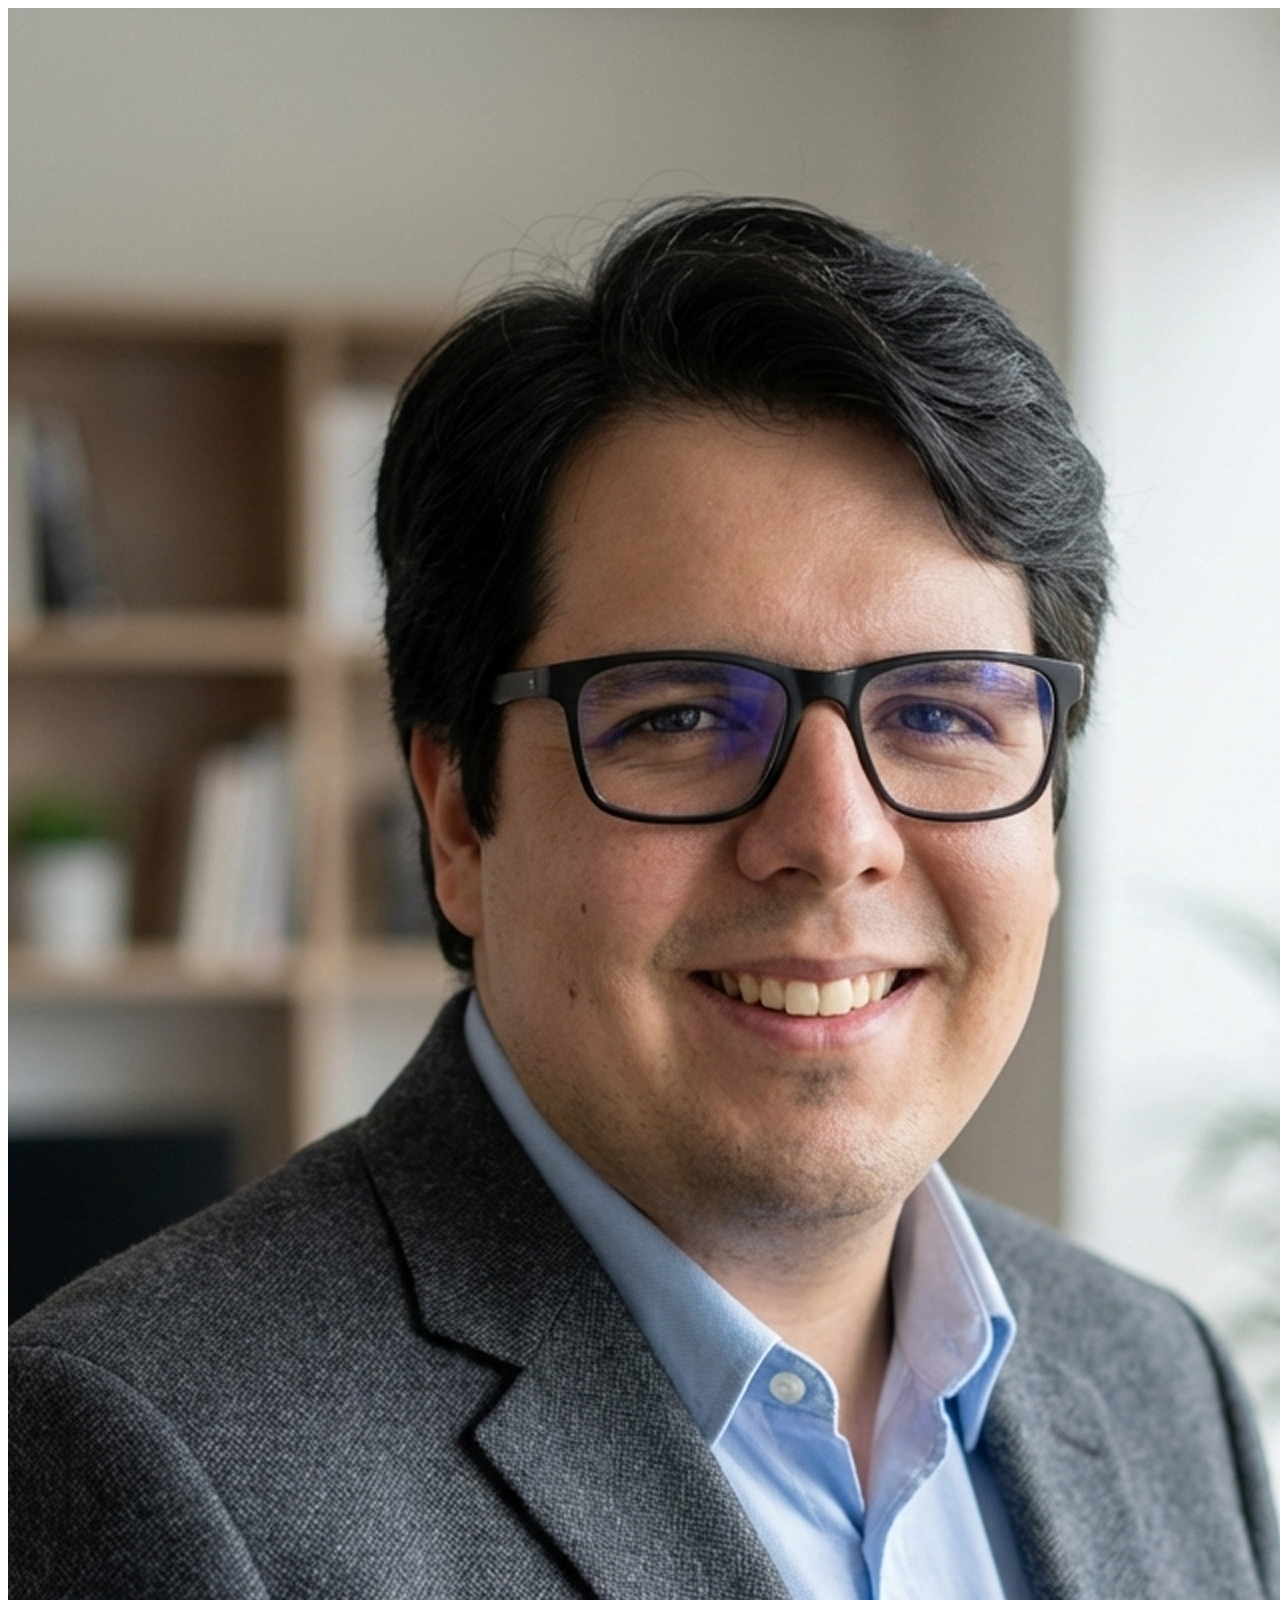
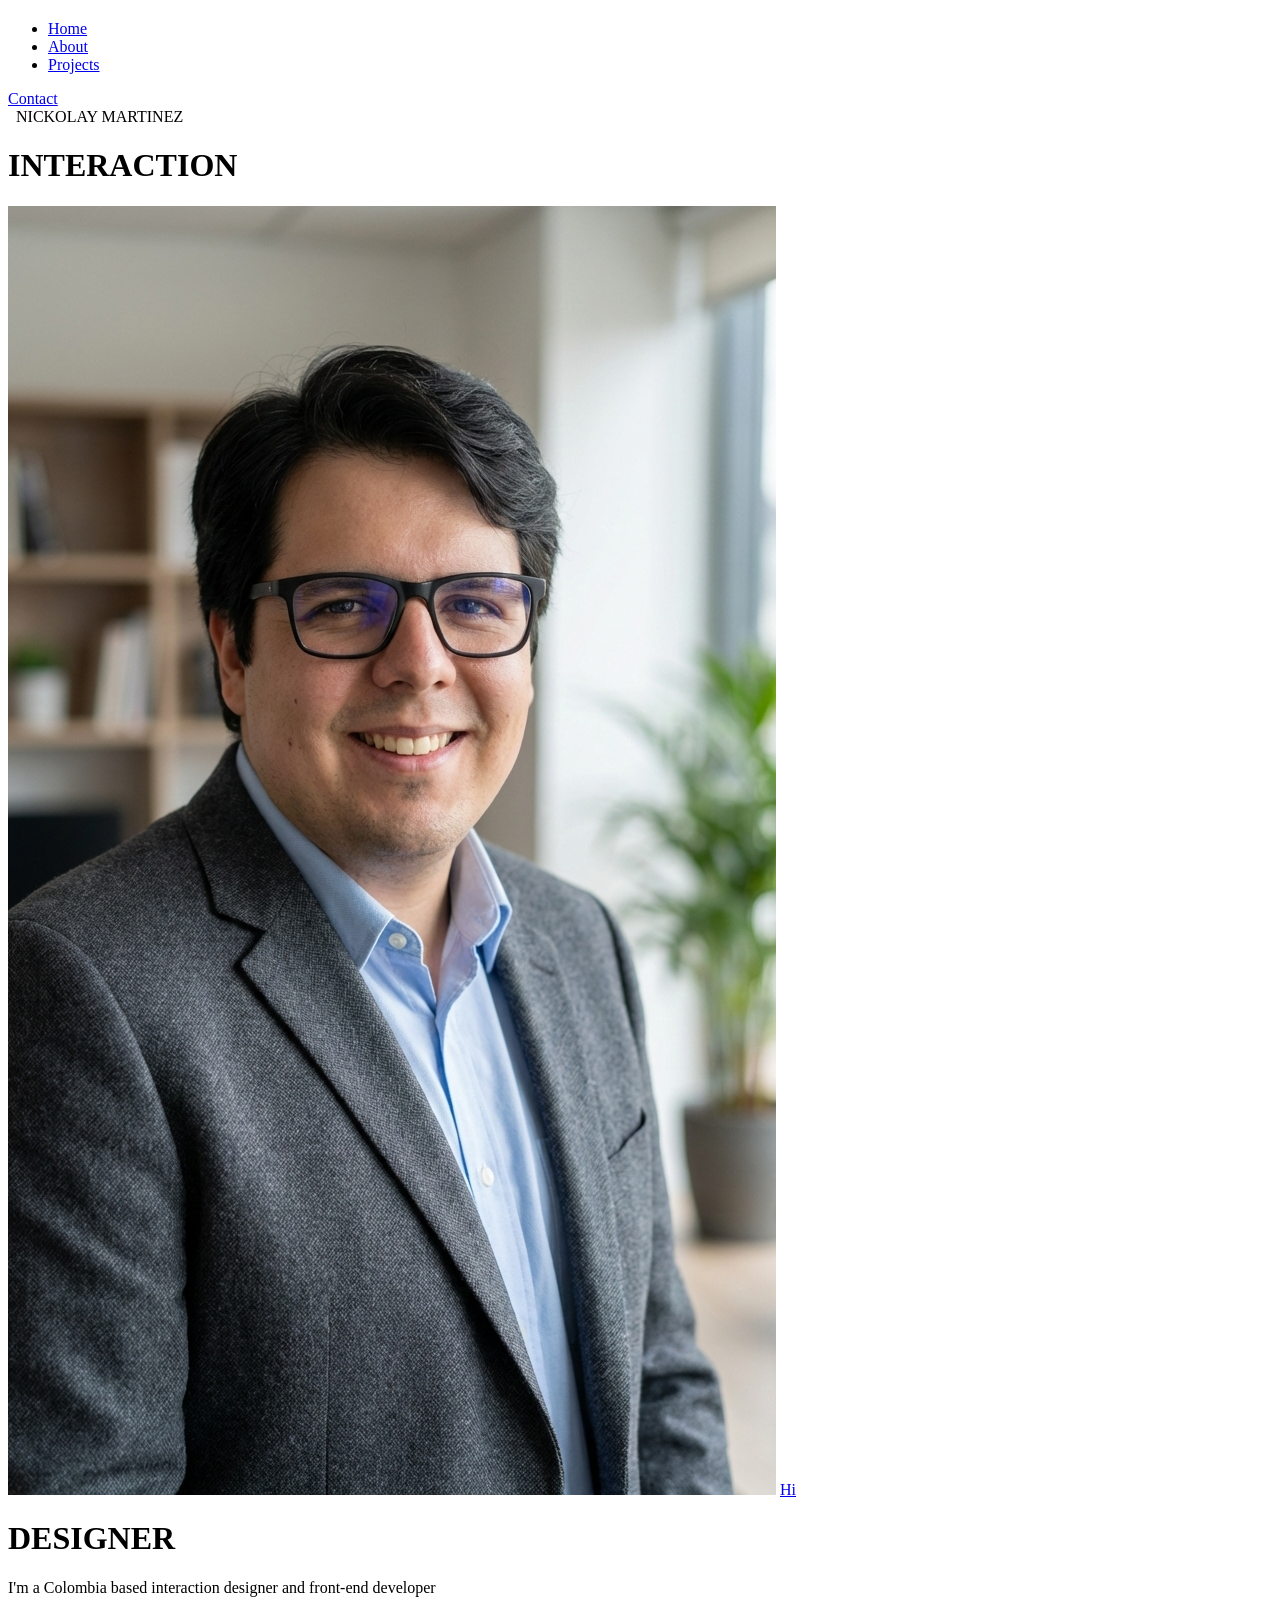
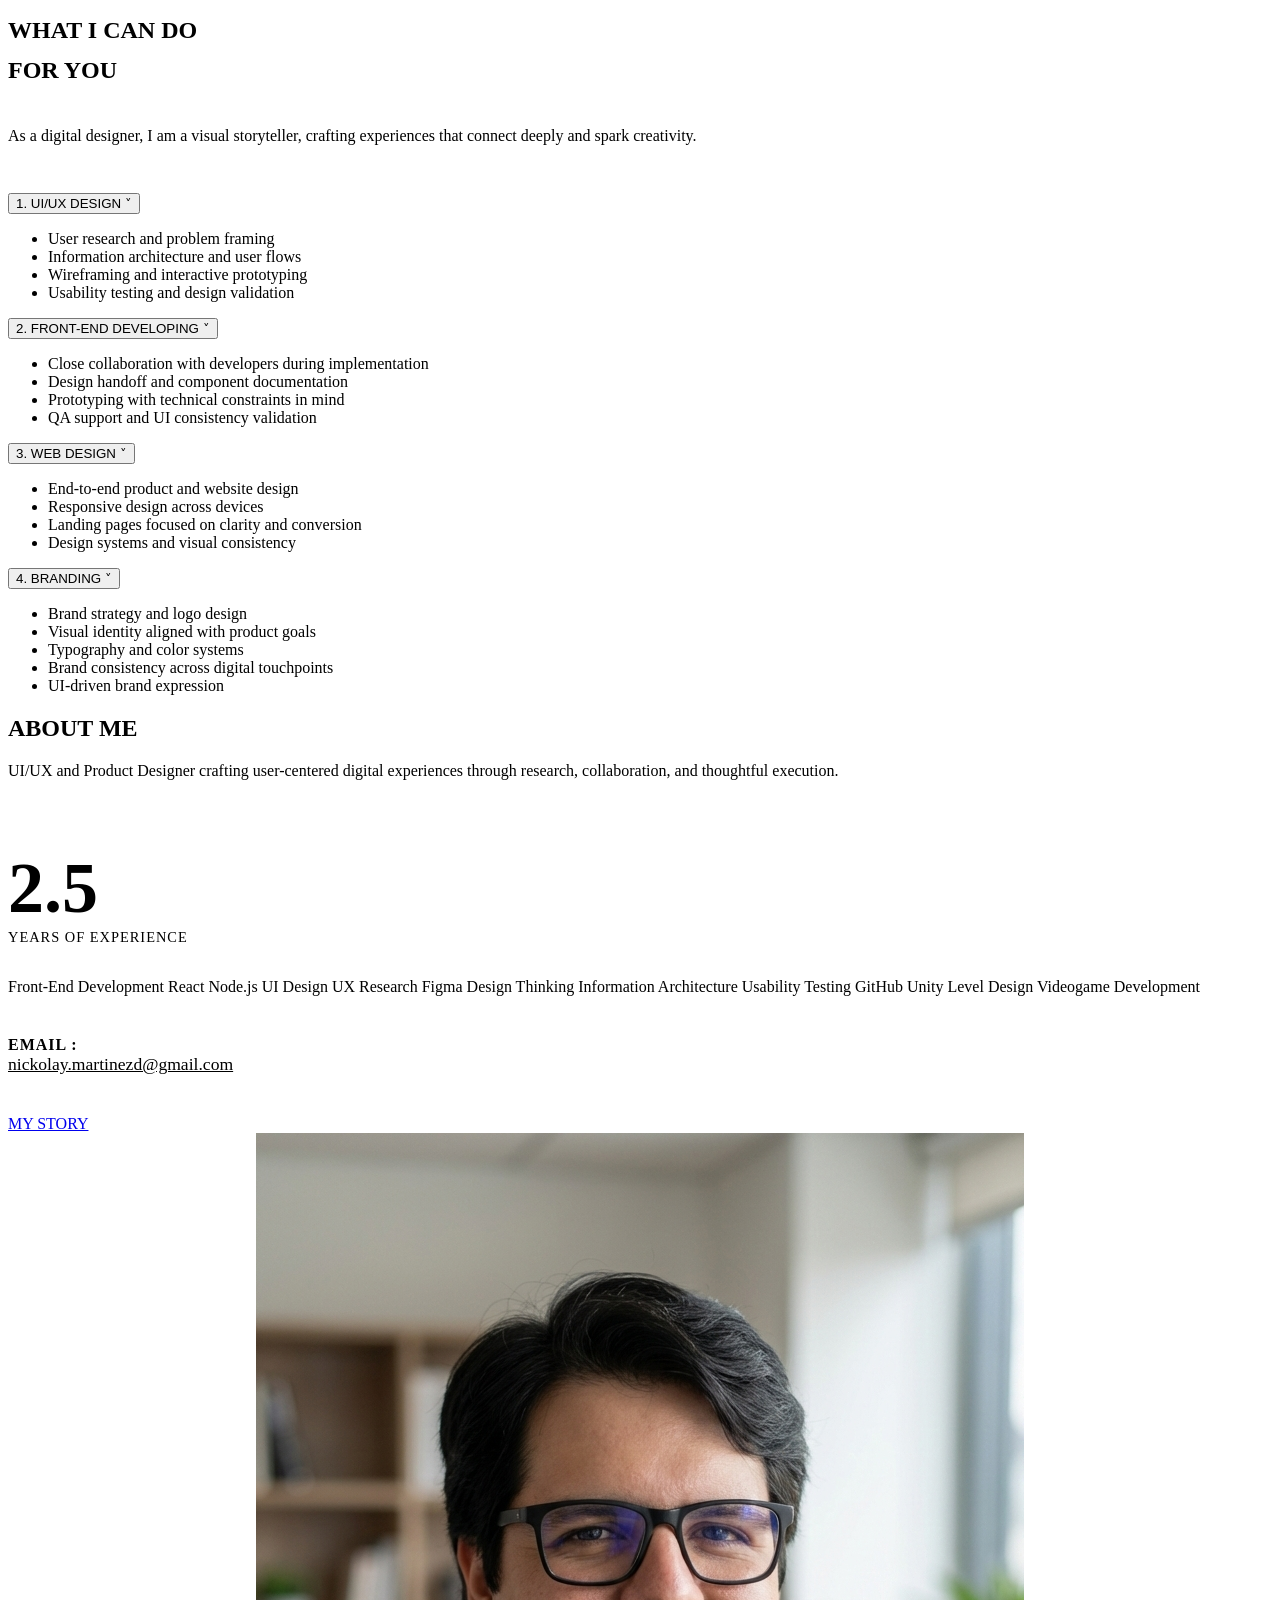
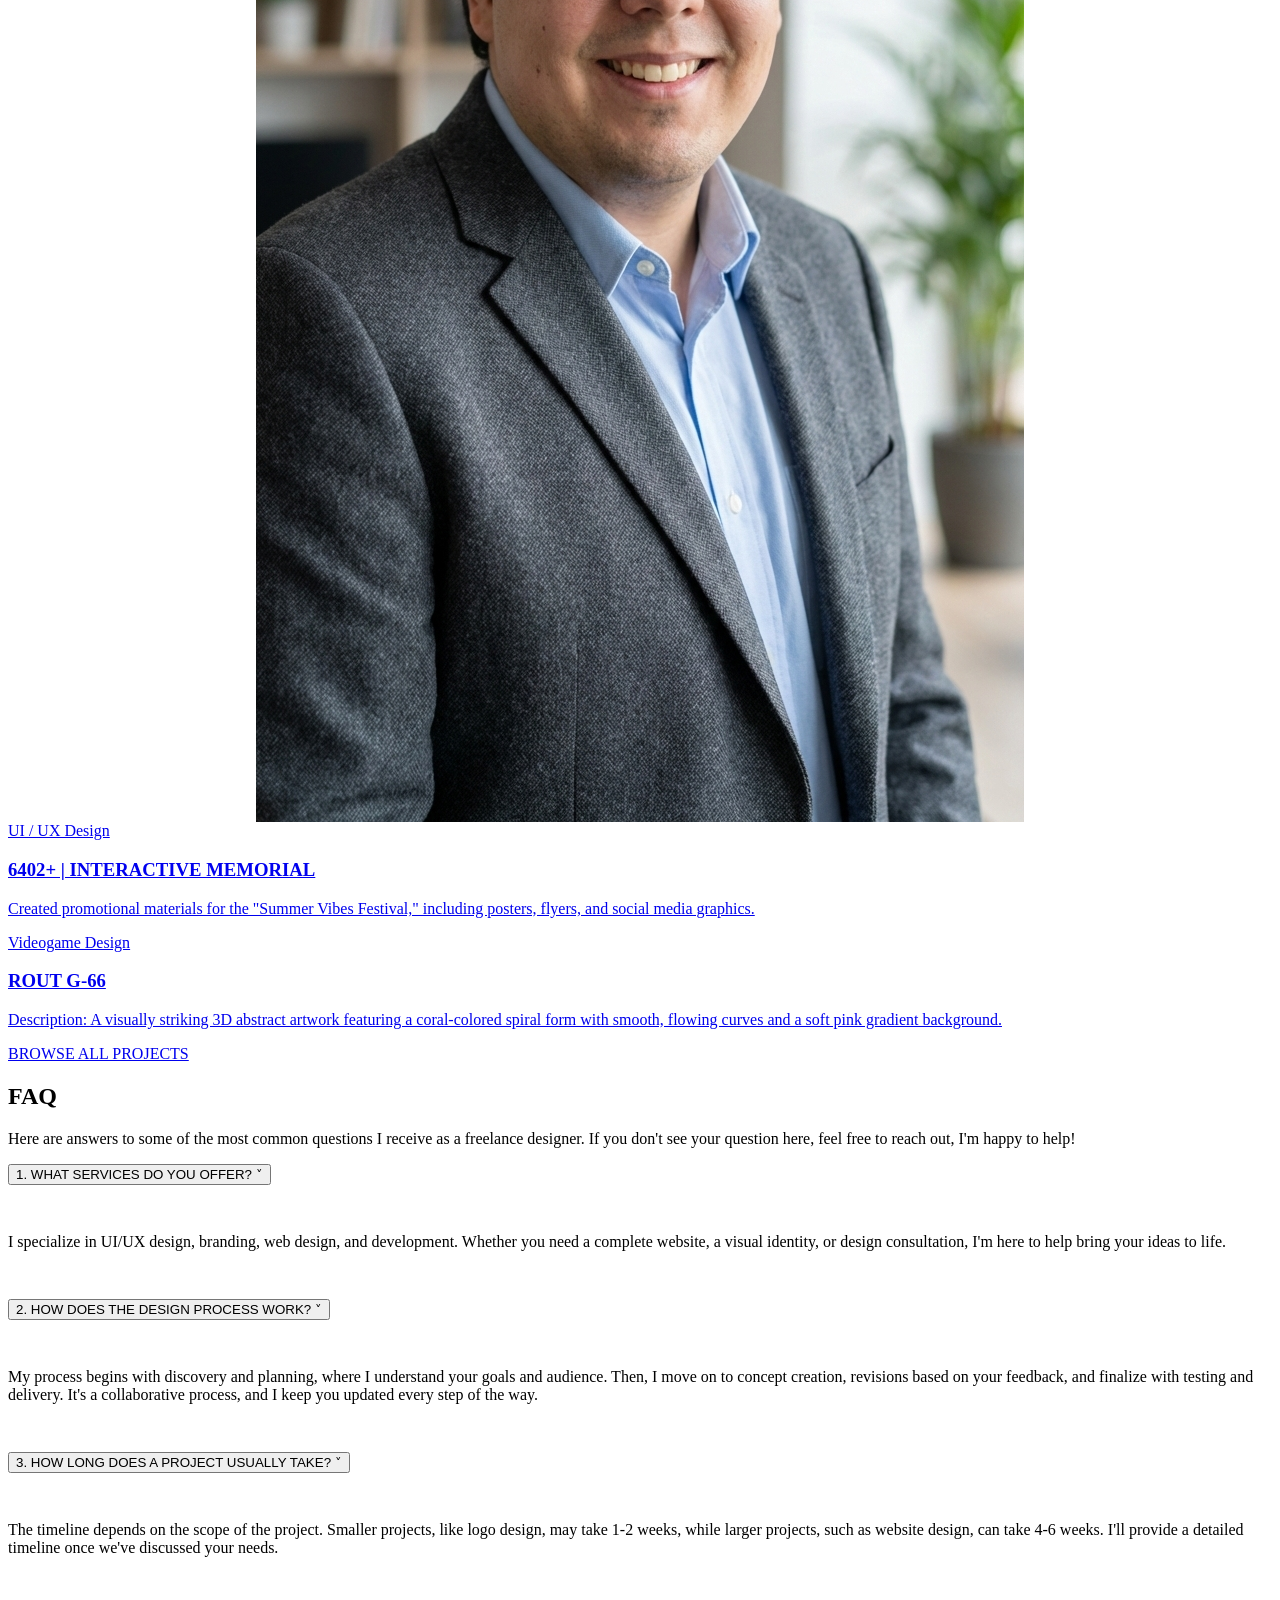
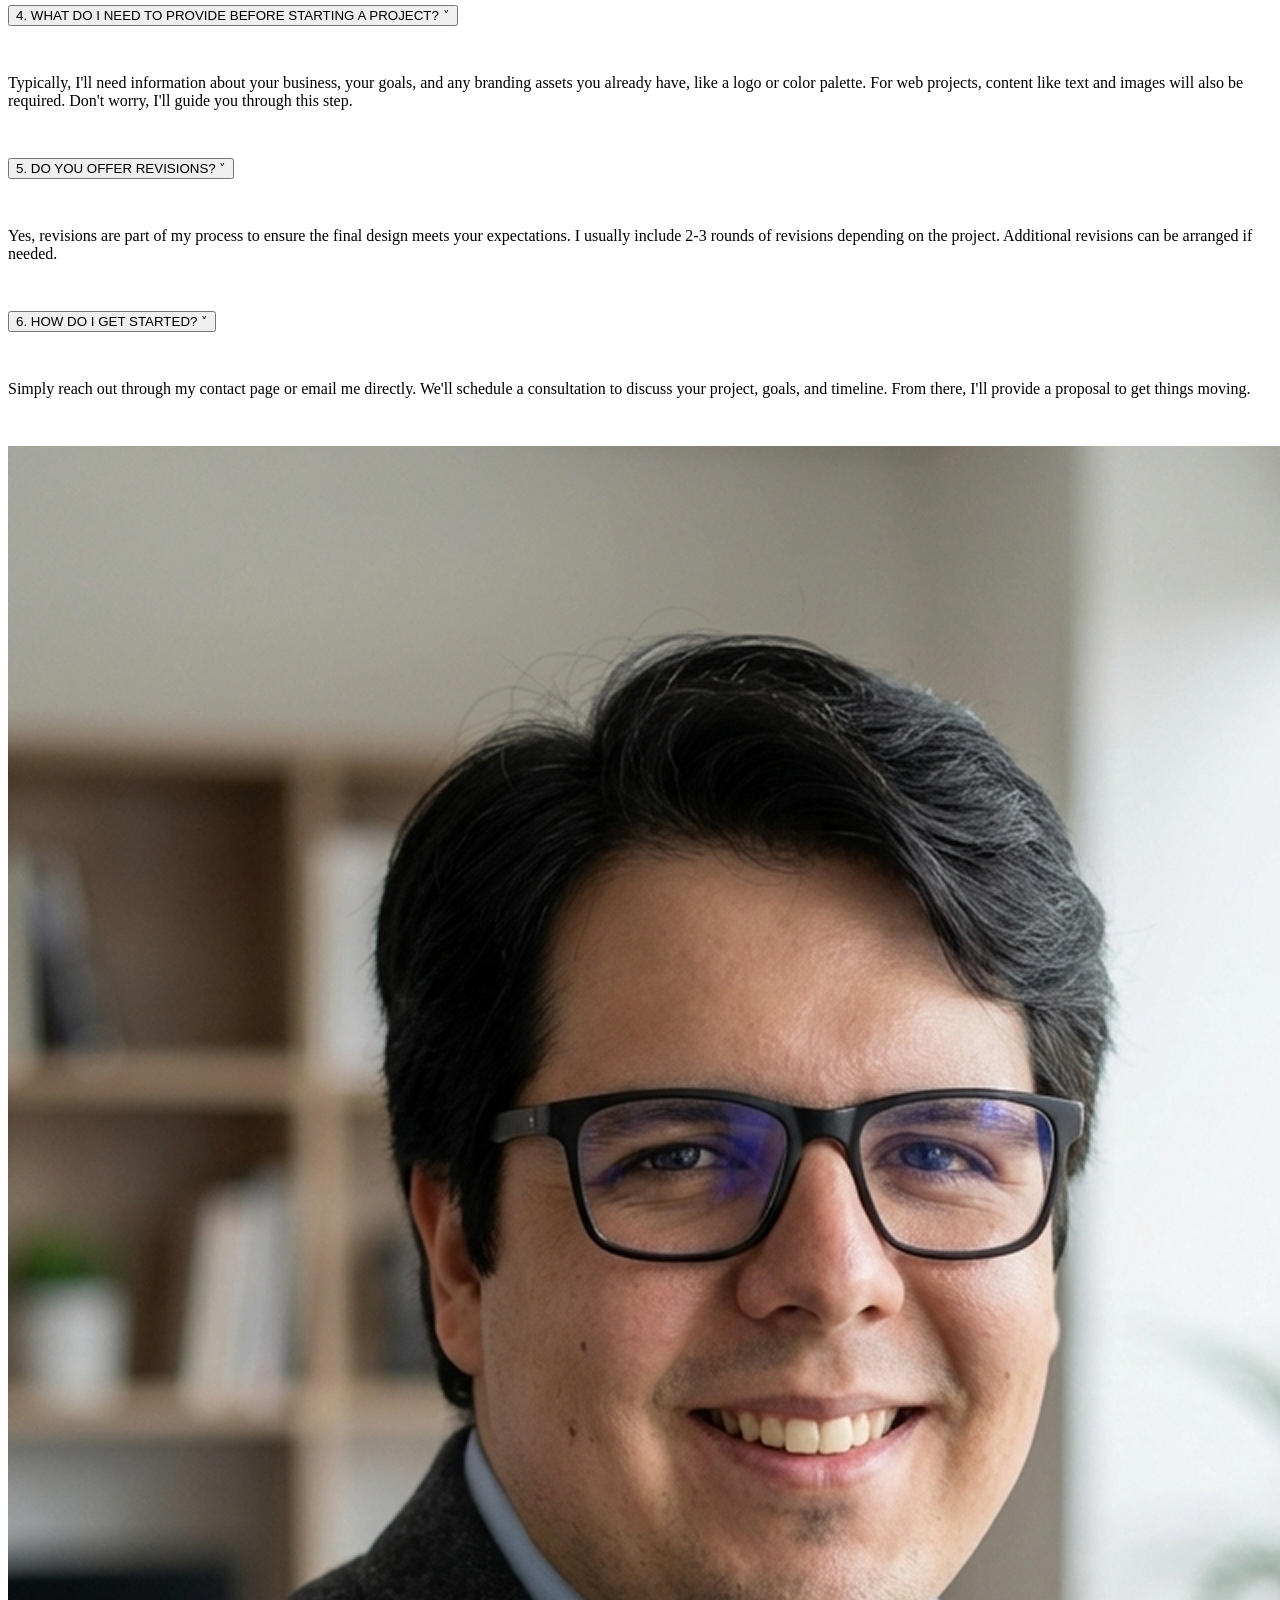
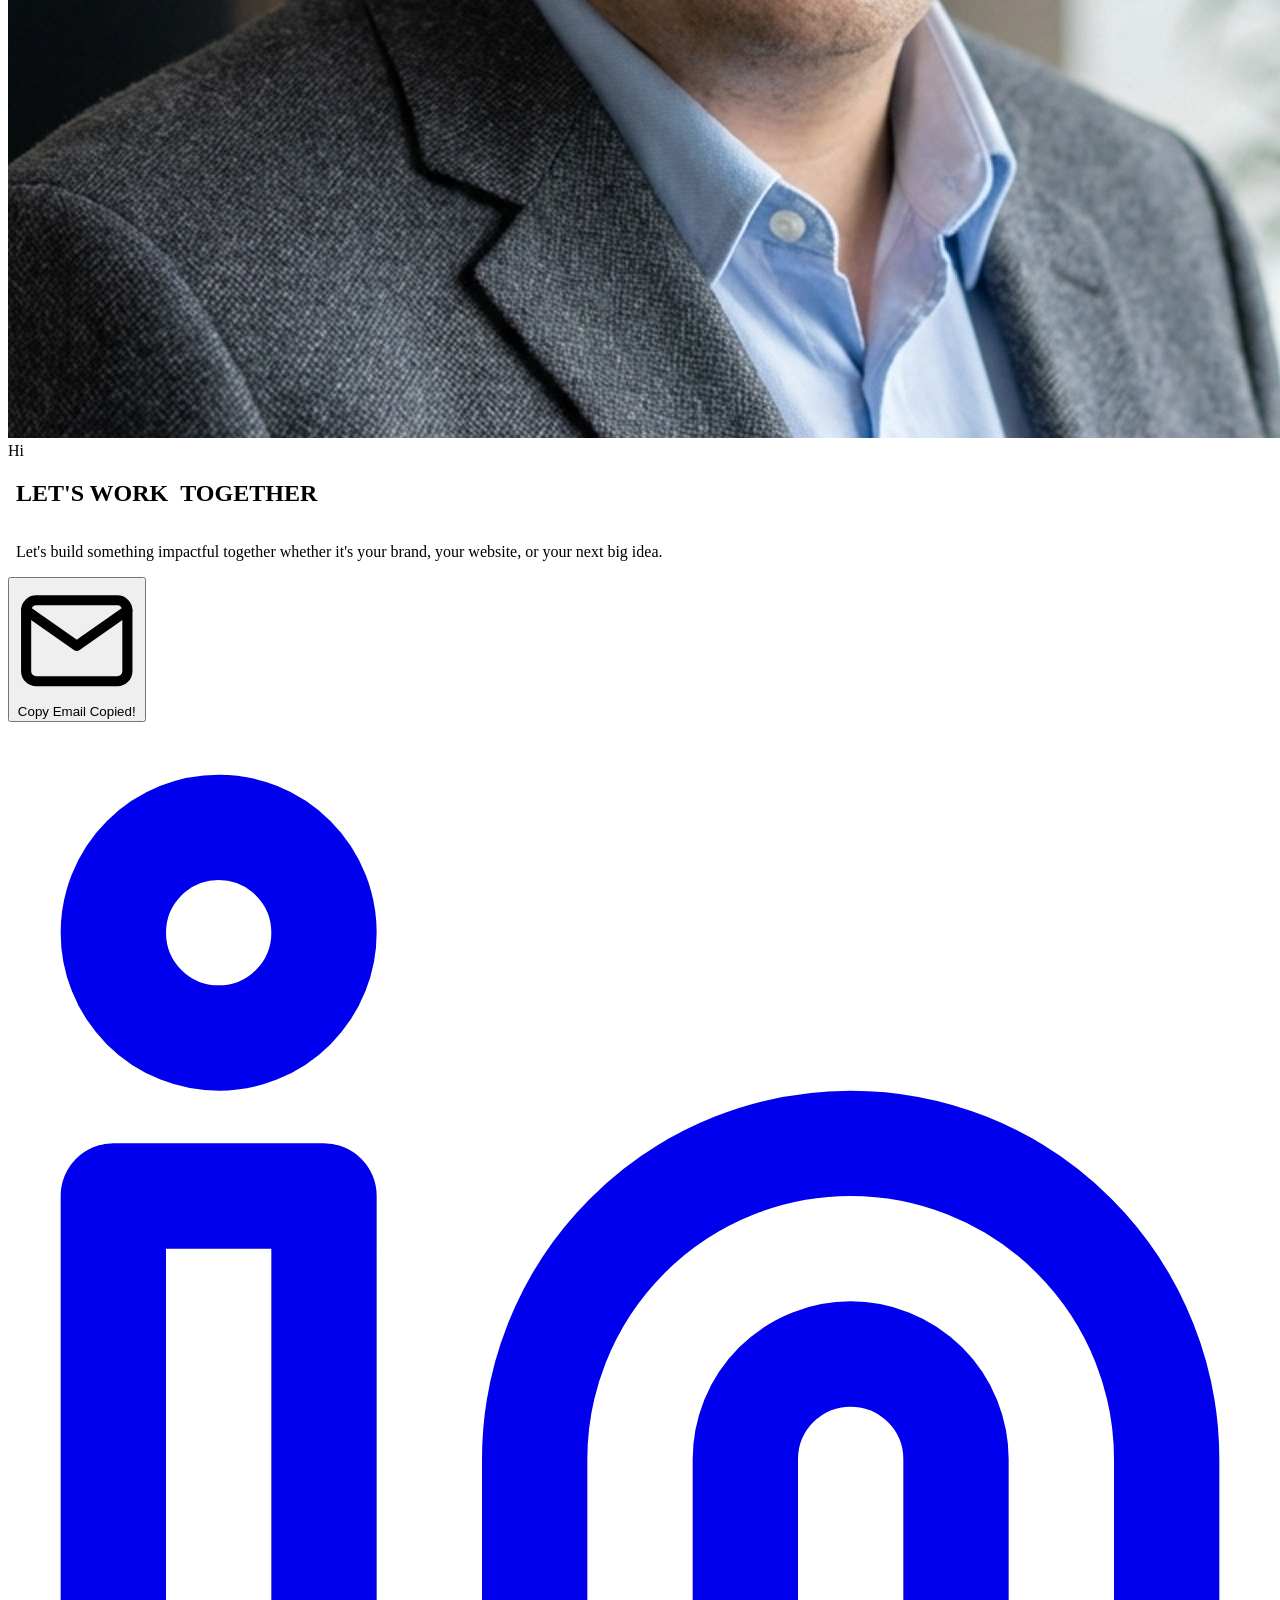
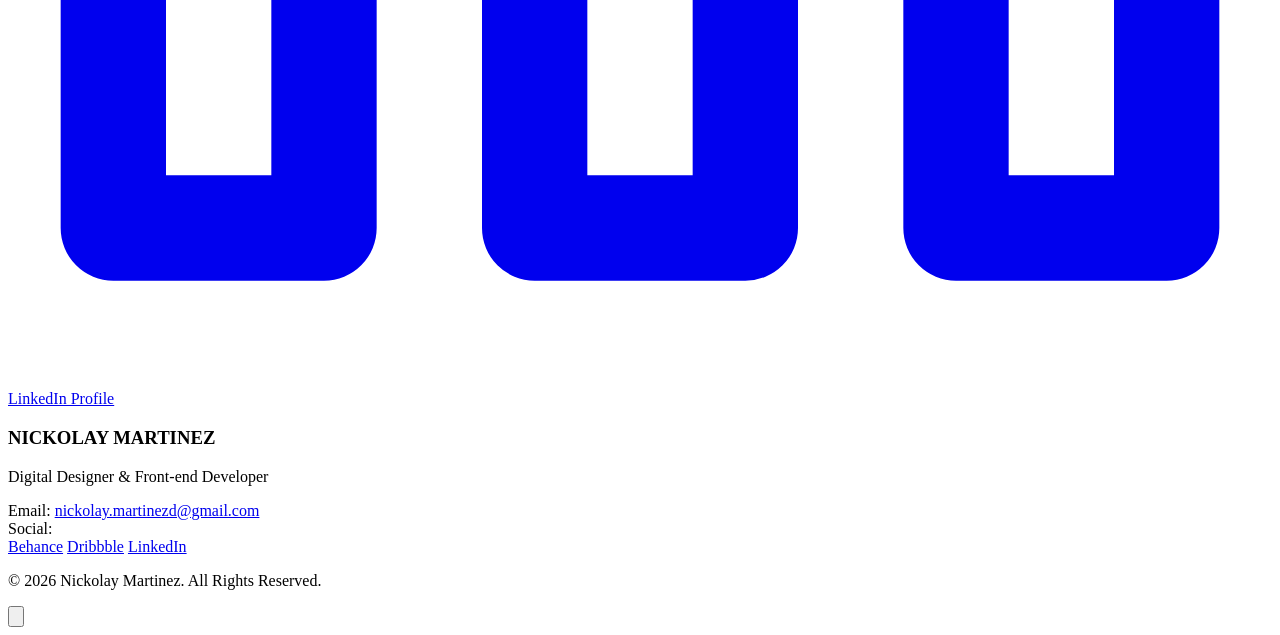
==== commit 8d359889: "Changtes of structure" ====
--- a/index.html
+++ b/index.html
@@ -159,13 +159,14 @@
                 </div>
             </a>
 
+            <!--
             <div class="project-card" style="background-image: url('Img/project3-bg.png');">
                 <div class="project-info-block">
                     <span class="badge">UI / UX Design</span>
                     <h3>SHOPEASE REDESIGN SPRINT</h3>
                     <p>Redesigned the "ShopEase" e-commerce app to enhance user experience. Focused on simplifying navigation and optimizing the checkout process.</p>
                 </div>
-            </div>
+            </div> -->
         </div>
         
         <div class="center-btn">
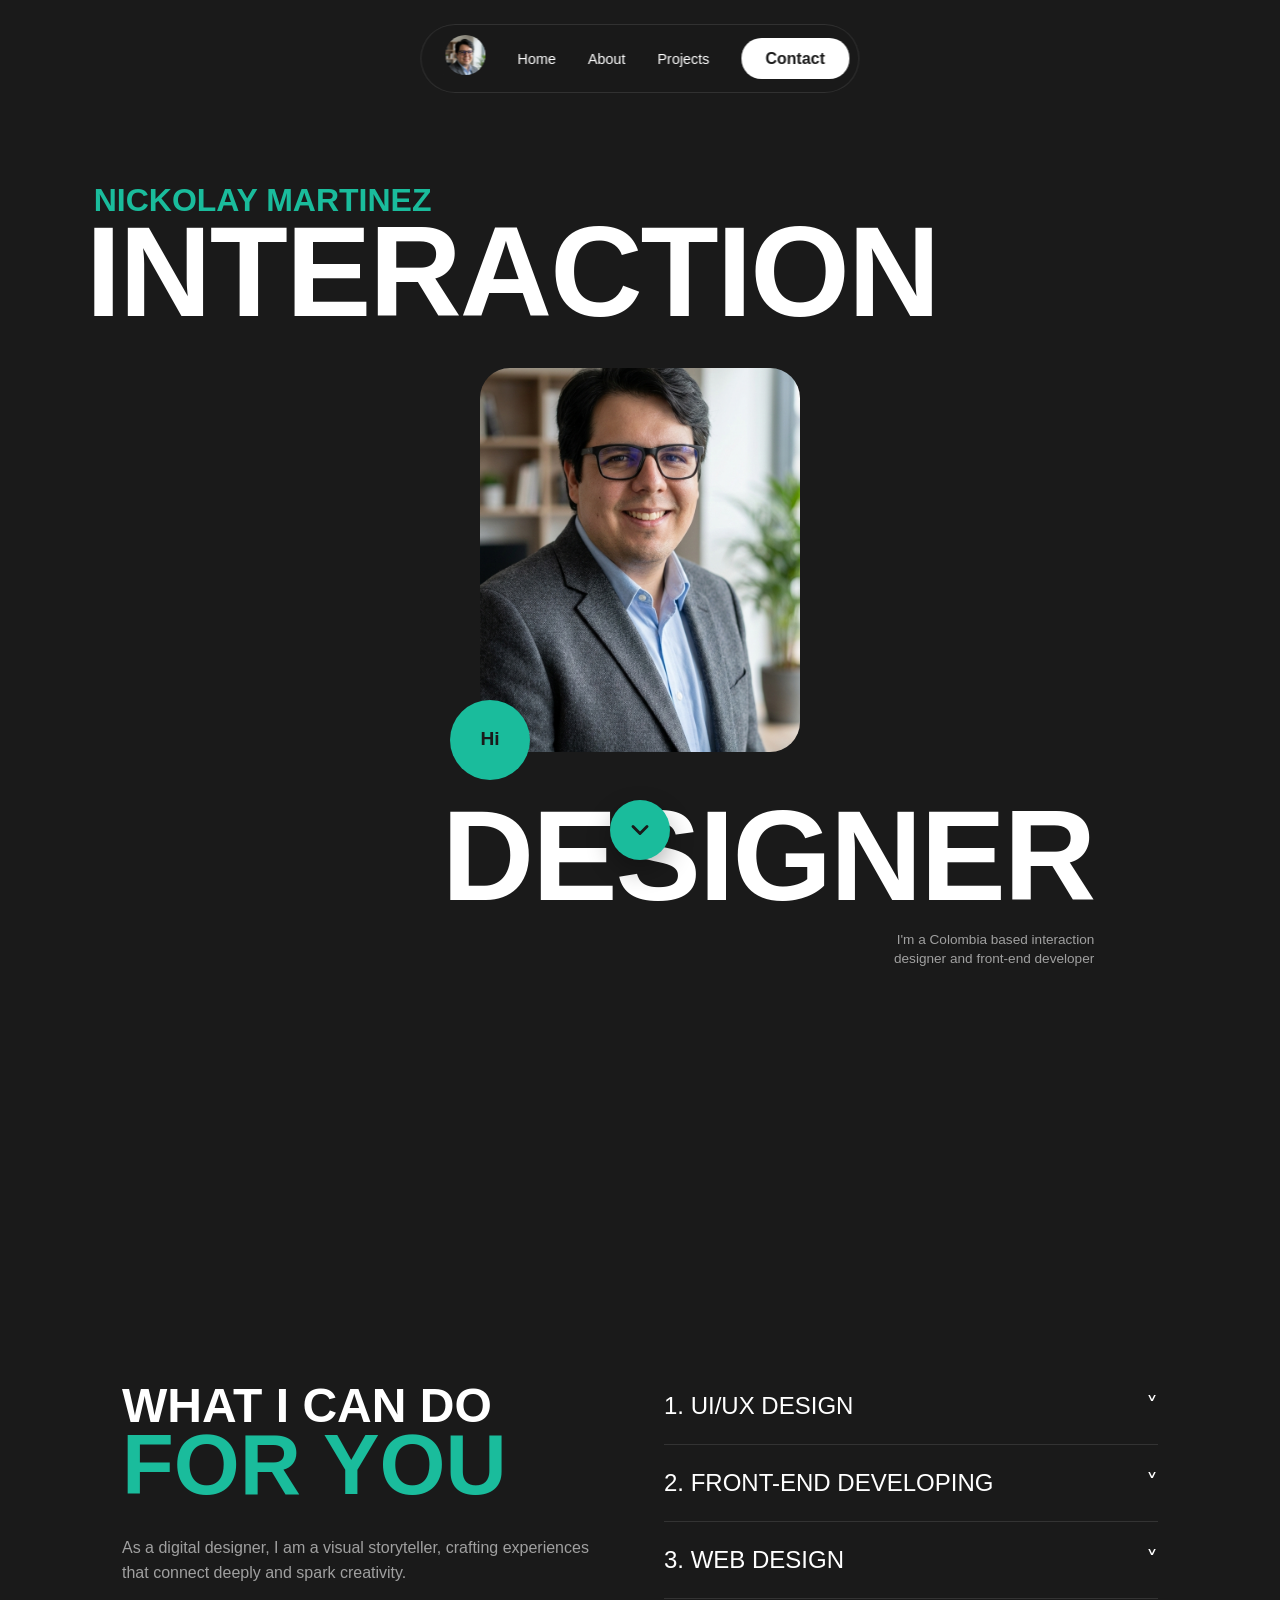
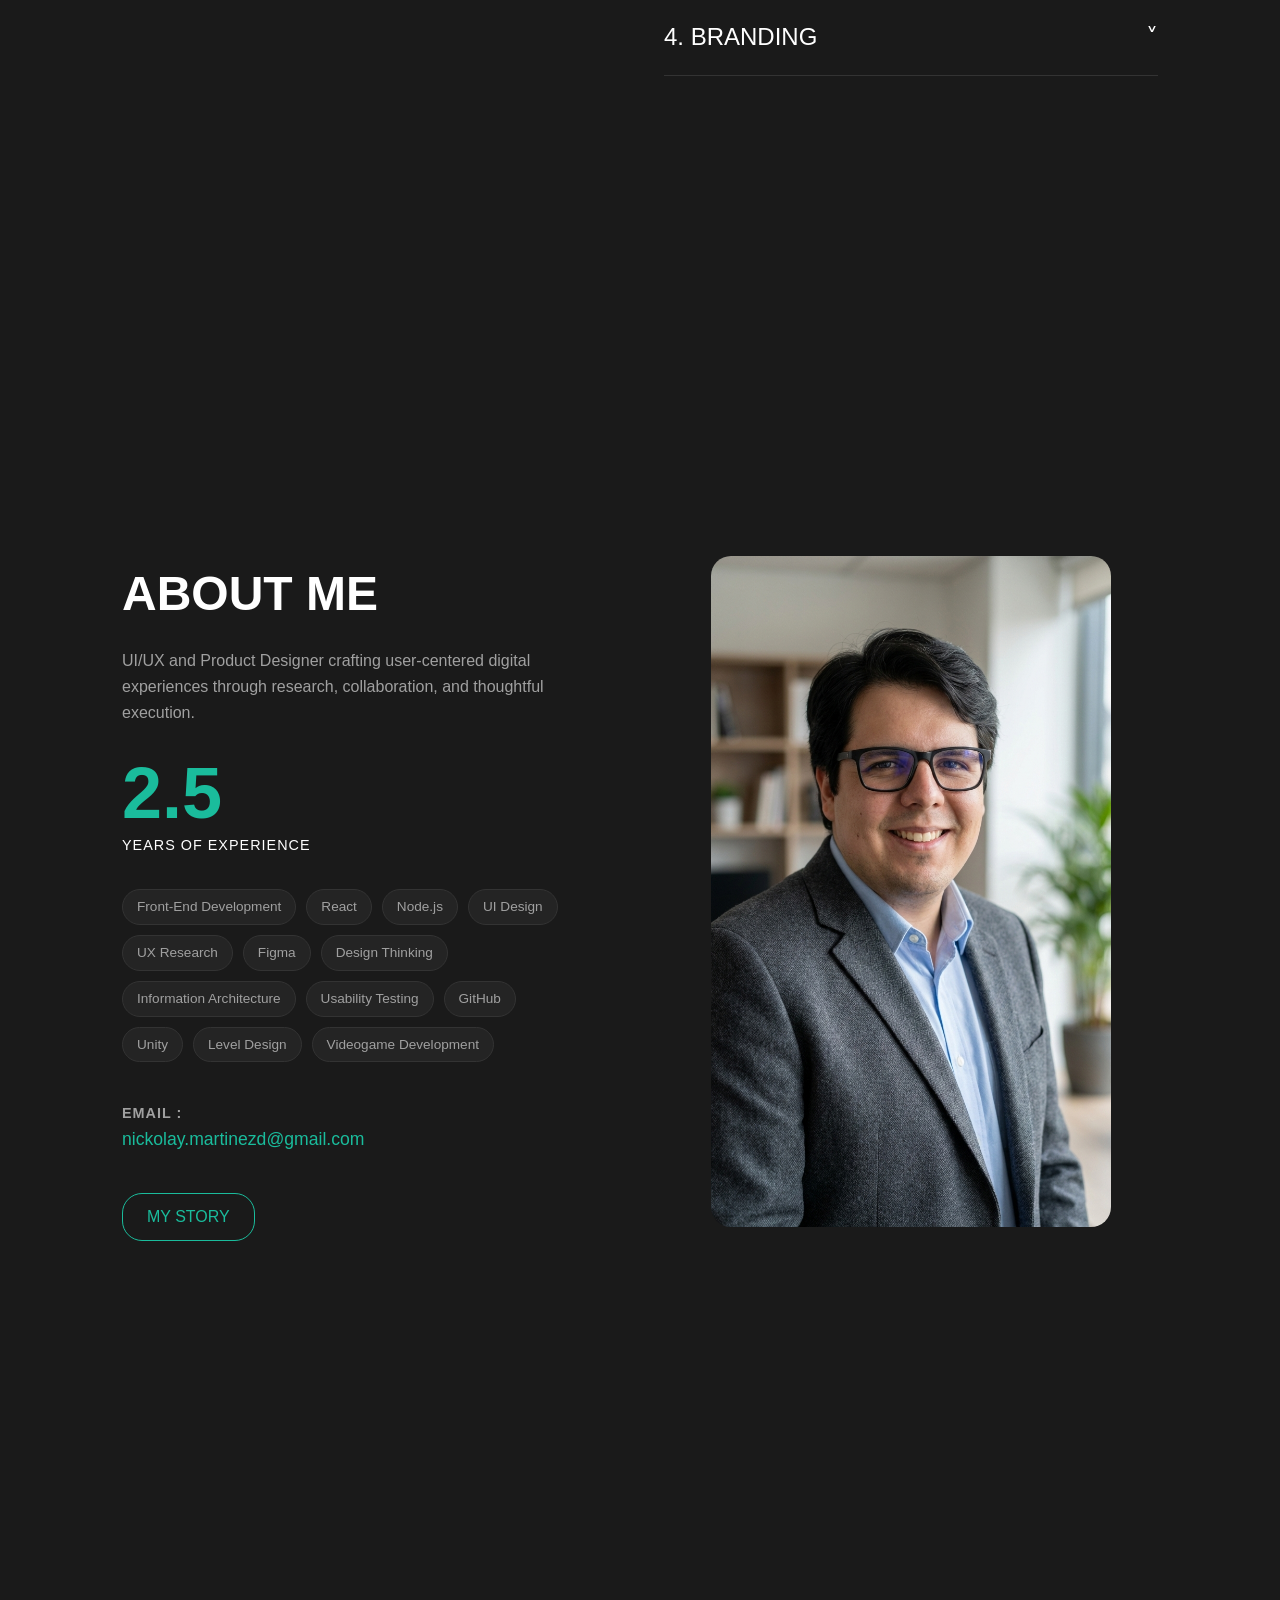
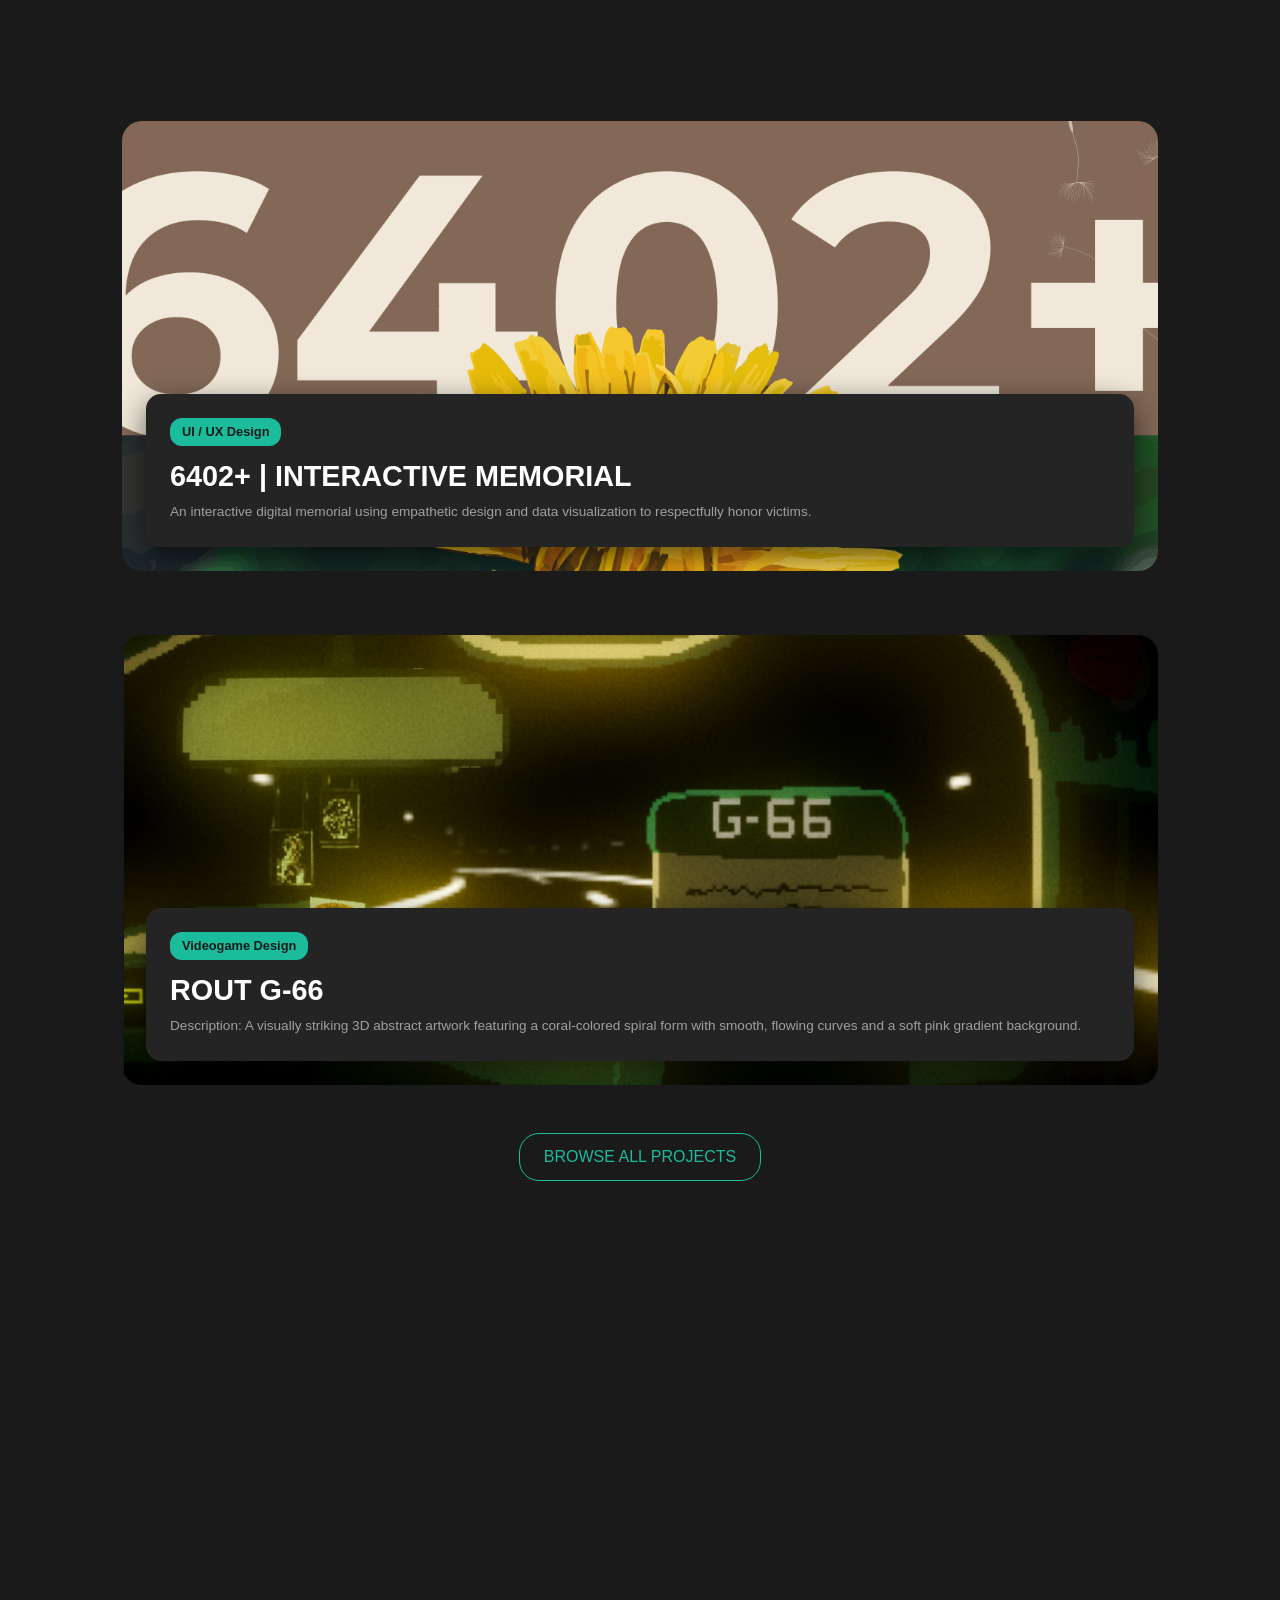
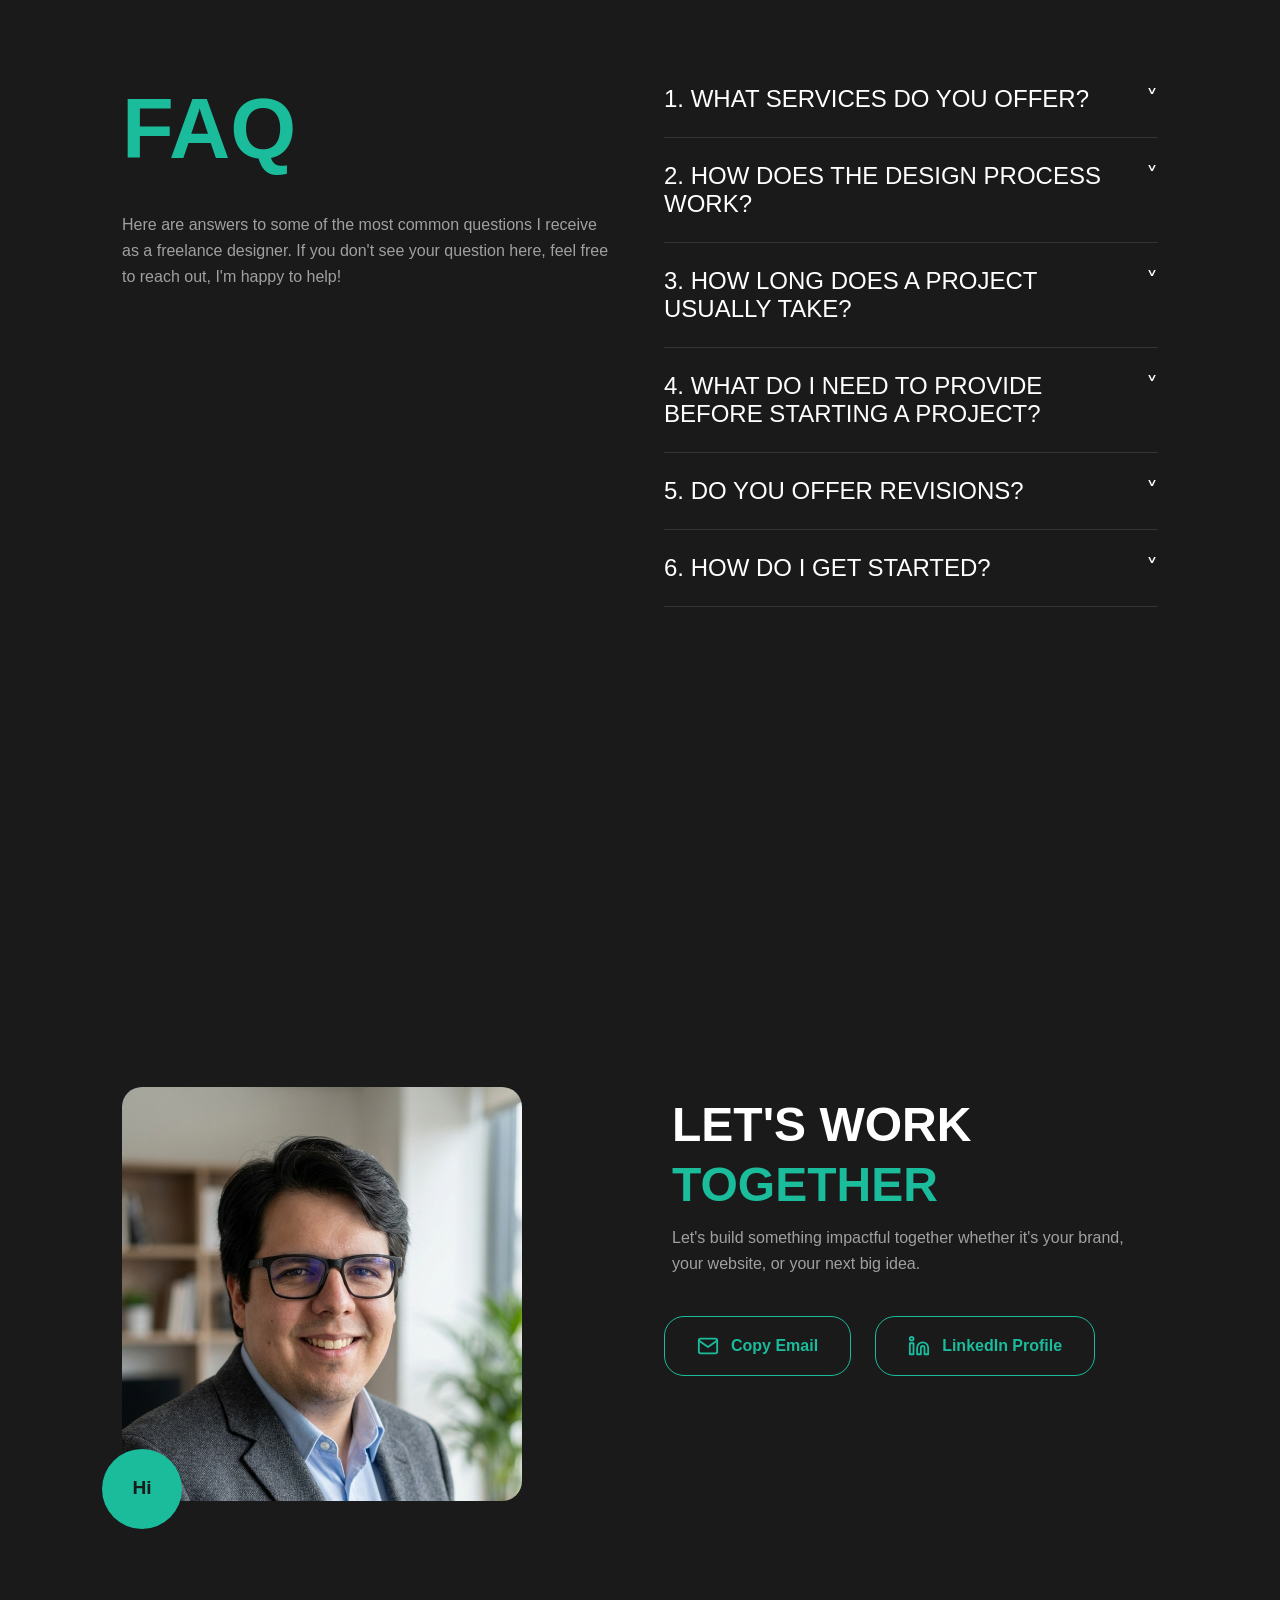
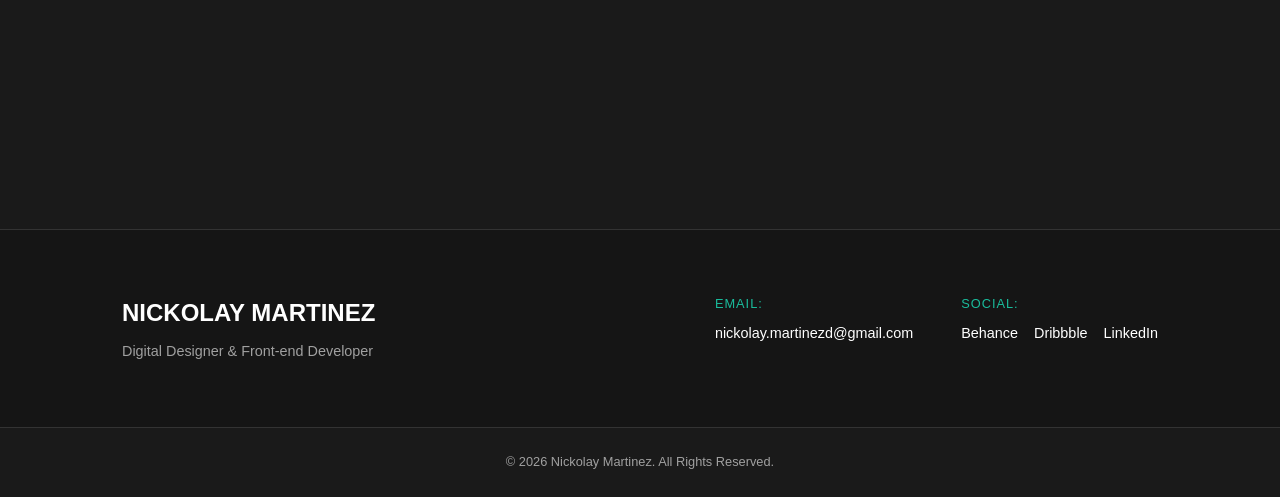
==== commit 84943485: "Changes on 6402+ description" ====
--- a/index.html
+++ b/index.html
@@ -147,7 +147,7 @@
                 <div class="project-info-block">
                     <span class="badge">UI / UX Design</span>
                     <h3>6402+ | INTERACTIVE MEMORIAL</h3>
-                    <p>Created promotional materials for the "Summer Vibes Festival," including posters, flyers, and social media graphics.</p>
+                    <p>An interactive digital memorial using empathetic design and data visualization to respectfully honor victims.</p>
                 </div>
             </a>
 
--- a/Css/style.css
+++ b/Css/style.css
@@ -0,0 +1,741 @@
+/* --- Variables & Reset --- */
+:root {
+    --bg-dark: #1a1a1a;
+    --bg-darker: #151515;
+    --bg-panel: #242424;
+    --text-light: #ffffff;
+    --text-muted: #a0a0a0;
+    --accent-teal: #1abc9c;
+    --border-color: #333333;
+    
+    --font-heading: 'Oswald', sans-serif;
+    --font-body: 'Inter', sans-serif;
+}
+
+html {
+    scroll-behavior: smooth;
+}
+
+* { margin: 0; padding: 0; box-sizing: border-box; }
+
+body {
+    background-color: var(--bg-dark);
+    color: var(--text-light);
+    font-family: var(--font-body);
+    line-height: 1.6;
+    overflow-x: hidden;
+}
+
+h1, h2, h3, .subtitle, .accordion {
+    font-family: var(--font-heading);
+    text-transform: uppercase;
+}
+
+a { text-decoration: none; color: inherit; }
+a:hover { color: var(--accent-teal); transition: color 0.3s ease; }
+li { list-style: none; }
+
+.hi-button{text-decoration: none; color: inherit; 
+    position: absolute;
+    bottom: -20px;
+    left: -30px;
+    background-color: var(--accent-teal);
+    color: var(--bg-dark);
+    width: 80px;
+    height: 80px;
+    border-radius: 50%;
+    display: flex;
+    align-items: center;
+    justify-content: center;
+    font-size: 1.2rem;
+    font-weight: bold;
+    
+}
+.hi-button:hover { 
+    color: white; 
+    transition: color 0.3s ease;
+    transform: scale(1.2);
+ 
+}
+
+.name {
+    color: var(--accent-teal);
+    font-family: var(--font-heading);
+    font-weight: bold;
+    font-size: 2rem;
+}
+
+.highlight {
+    color: var(--accent-teal);
+    font-family: var(--font-heading);
+    font-weight: bold;
+    font-size: 5.3rem;
+    
+}
+
+/* Global max-width to center content and control section spacing */
+.section-padding { 
+    padding: 15rem 2rem; /* CHANGED: Massive spacing between sections */
+    max-width: 1100px;
+    margin: 0 auto;
+}
+
+/* NEW: Section Animation States */
+.section-hidden {
+    opacity: 0;
+    transform: translateY(60px); /* Pushes it down slightly while hidden */
+    transition: opacity 0.8s cubic-bezier(0.25, 1, 0.5, 1), transform 0.8s cubic-bezier(0.25, 1, 0.5, 1);
+}
+
+.section-visible {
+    opacity: 1;
+    transform: translateY(0); /* Snaps it to its normal position */
+}
+
+
+/* --- Buttons --- */
+.btn-primary {
+    background-color: var(--text-light);
+    color: var(--bg-dark);
+    padding: 8px 24px;
+    border-radius: 20px;
+    font-weight: 600;
+}
+
+.btn-outline {
+    border: 1px solid var(--accent-teal);
+    color: var(--accent-teal);
+    padding: 10px 24px;
+    border-radius: 20px;
+    display: inline-block;
+    background: transparent;
+    cursor: pointer;
+    transition: 0.3s;
+}
+.btn-outline:hover {
+    background: var(--accent-teal);
+    color: var(--bg-dark);
+}
+
+/* --- Navigation --- */
+.navbar {
+    display: flex;
+    justify-content: center;
+    align-items: center;
+    padding: 0.6rem 0.6rem 0.6rem 1.5rem; 
+    gap: 2rem;
+    
+    position: fixed;
+    top: 1.5rem;
+    left: 50%;
+    transform: translateX(-50%);
+    z-index: 1000;
+    
+    background-color: rgba(26, 26, 26, 0.85);
+    backdrop-filter: blur(12px);
+    -webkit-backdrop-filter: blur(12px);
+    border: 1px solid rgba(255, 255, 255, 0.1);
+    border-radius: 50px;
+    
+    width: max-content;
+    max-width: 95%; 
+}
+
+.nav-profile-pic {
+    width: 40px;
+    height: 40px;
+    border-radius: 50%;
+    object-fit: cover;
+}
+
+.nav-links {
+    display: flex;
+    gap: 2rem;
+    background: transparent;
+    padding: 0;
+}
+
+.nav-links a { 
+    font-size: 0.9rem; 
+    font-weight: 400; 
+    transition: color 0.3s ease;
+}
+
+.nav-links a:hover {
+    color: var(--accent-teal);
+}
+
+/* --- Hero Section --- */
+@keyframes slideInLeft {
+    0% { opacity: 0; transform: translateX(-150px); }
+    100% { opacity: 1; transform: translateX(0); }
+}
+
+@keyframes slideInRight {
+    0% { opacity: 0; transform: translateX(150px); }
+    100% { opacity: 1; transform: translateX(0); }
+}
+
+@keyframes fadeInUp {
+    0% { opacity: 0; transform: translateY(30px); }
+    100% { opacity: 1; transform: translateY(0); }
+}
+
+.hero {
+    display: flex;
+    flex-direction: column; 
+    align-items: center;
+    justify-content: center;
+    padding: 12rem 2rem 10rem;
+    min-height: 100vh;
+    max-width: 1200px;
+    margin: 0 auto;    
+}
+
+.hero h1 { 
+    font-family: 'Oswald', sans-serif !important; 
+    font-weight: 700; 
+    font-size: clamp(4.5rem, 10vw, 10rem); 
+    line-height: 1; 
+    letter-spacing: -2px;
+    margin: 0; 
+    text-transform: uppercase;
+}
+
+/* --- Left Side: TOP LEFT --- */
+.hero-left { 
+    width: 100%;
+    display: flex;
+    justify-content: center;
+    margin-bottom: 2rem; 
+    z-index: 2; 
+}
+.text-wrapper-left {
+    display: flex;
+    flex-direction: column;
+    align-items: flex-start;
+    margin-right: clamp(100px, 20vw, 350px); 
+    opacity: 0; 
+    animation: slideInLeft 1s cubic-bezier(0.25, 1, 0.5, 1) forwards;
+}
+.subtitle { 
+    display: block; 
+    font-family: 'Oswald', sans-serif;
+    font-weight: 500;
+    font-size: 0.9rem; 
+    margin: 0 0 5px 6px; 
+    letter-spacing: 1px;
+}
+
+/* --- Center Image --- */
+.hero-center {
+    position: relative;
+    z-index: 1; 
+    width: 320px; 
+    flex-shrink: 0; 
+    opacity: 0;
+    animation: fadeInUp 1s cubic-bezier(0.25, 1, 0.5, 1) forwards;
+    animation-delay: 0.3s; 
+}
+.hero-image-container { 
+    position: relative; 
+    width: 100%; 
+}
+.hero-img { 
+    width: 100%; 
+    aspect-ratio: 1 / 1.2; 
+    border-radius: 30px; 
+    object-fit: cover; 
+}
+.hi-badge {
+    position: absolute;
+    bottom: -20px;
+    left: -30px;
+    background-color: var(--accent-teal);
+    color: var(--bg-dark);
+    width: 80px;
+    height: 80px;
+    border-radius: 50%;
+    display: flex;
+    align-items: center;
+    justify-content: center;
+    font-size: 1.2rem;
+    font-weight: bold;
+}
+
+/* --- Right Side: BOTTOM RIGHT --- */
+.hero-right { 
+    width: 100%;
+    display: flex;
+    justify-content: center;
+    margin-top: 2rem; 
+    z-index: 2; 
+}
+.text-wrapper-right {
+    display: flex;
+    flex-direction: column;
+    align-items: flex-end; 
+    margin-left: clamp(100px, 20vw, 350px); 
+    opacity: 0; 
+    animation: slideInRight 1s cubic-bezier(0.25, 1, 0.5, 1) forwards;
+    animation-delay: 0.15s; 
+}
+.text-wrapper-right p {
+    font-size: 0.85rem;
+    color: var(--text-muted);
+    text-align: right;
+    margin-top: 10px;
+    margin-bottom: 0;
+    max-width: 250px;
+    line-height: 1.4;
+}
+
+/* --- Layout Grids --- */
+.grid-2-col {
+    display: grid;
+    grid-template-columns: 1fr 1fr;
+    gap: 3rem; 
+    align-items: start;
+}
+
+/* --- Typography & Text --- */
+h2 { font-size: 3rem; margin-bottom: 1rem; }
+p { color: var(--text-muted); margin-bottom: 1.5rem; }
+
+/* --- Accordions (Services & FAQ) --- */
+.accordion {
+    background-color: transparent;
+    color: var(--text-light);
+    cursor: pointer;
+    padding: 1.5rem 0;
+    width: 100%;
+    text-align: left;
+    border: none;
+    border-bottom: 1px solid var(--border-color);
+    outline: none;
+    font-size: 1.5rem;
+    display: flex;
+    justify-content: space-between;
+    transition: color 0.4s ease, border-color 0.4s ease; 
+}
+.accordion:hover, .accordion.active { 
+    color: var(--accent-teal); 
+}
+.accordion.active {
+    border-bottom-color: transparent; 
+}
+.panel {
+    padding: 0;
+    background-color: transparent;
+    max-height: 0;
+    overflow: hidden;
+    transition: max-height 0.3s ease-out;
+}
+.accordion.active + .panel {
+    border-bottom: 1px solid var(--accent-teal);
+}
+.panel p { padding-top: 1rem; margin-bottom: 0; }
+.service-list { padding-top: 1rem; padding-bottom: 1.5rem; }
+.service-list li {
+    color: var(--text-muted);
+    padding: 8px 0;
+    position: relative;
+    padding-left: 20px;
+}
+.service-list li::before {
+    content: "•";
+    color: var(--accent-teal);
+    position: absolute;
+    left: 0;
+    font-size: 1.2rem;
+    line-height: 1;
+}
+
+/* --- About Section --- */
+.stats-grid {
+    display: grid;
+    grid-template-columns: repeat(3, 1fr);
+    gap: 2rem;
+    margin: 2rem 0;
+}
+.stats-grid h3 { font-size: 2.5rem; color: var(--accent-teal); line-height: 1; }
+.stats-grid p { font-size: 0.8rem; margin-top: 5px; }
+.contact-info {
+    display: flex;
+    gap: 3rem;
+    margin-bottom: 2rem;
+    font-size: 0.9rem;
+}
+
+/* --- Skills Cluster --- */
+.skills-cluster {
+    display: flex;
+    flex-wrap: wrap; /* Allows the tags to drop to the next line naturally */
+    gap: 10px; /* Space between each tag */
+    max-width: 90%; /* Keeps it from stretching too far horizontally */
+}
+
+.skill-tag {
+    background-color: var(--bg-panel);
+    color: var(--text-muted);
+    font-size: 0.85rem;
+    padding: 6px 14px;
+    border-radius: 20px; /* Gives them the 'pill' shape */
+    border: 1px solid var(--border-color);
+    font-weight: 500;
+    transition: all 0.3s ease;
+    cursor: default; /* Tells the user it's informational, not a link */
+}
+
+/* Subtle interactive feel when the mouse passes over them */
+.skill-tag:hover {
+    color: var(--text-light);
+    border-color: var(--accent-teal);
+    transform: translateY(-2px); /* Slight lift effect */
+    box-shadow: 0 4px 10px rgba(26, 188, 156, 0.1); /* Soft teal glow */
+}
+
+/* --- Projects Section --- */
+.projects-header { max-width: 600px; margin-bottom: 3rem; }
+.projects-grid {
+    display: flex;
+    flex-direction: column;
+    gap: 4rem;
+    margin-bottom: 3rem;
+}
+
+.project-card {
+    position: relative;
+    height: 450px; 
+    border-radius: 20px;
+    background-size: cover;
+    background-position: center;
+    overflow: hidden;
+    display: flex;
+    align-items: flex-end; 
+    justify-content: center;
+    padding: 1.5rem; 
+    text-align: left; 
+    transition: transform 0.5s ease, box-shadow 0.5s ease;
+    z-index: 1;
+}
+
+.project-card.active-scroll {
+    transform: scale(1.05); 
+    z-index: 2; 
+}
+
+.project-card:hover {
+    transform: scale(1.08);
+}
+
+.project-info-block {
+    background-color: var(--bg-panel); 
+    width: 100%;
+    padding: 1.5rem;
+    border-radius: 15px;
+    box-shadow: 0 10px 30px rgba(0,0,0,0.6); 
+}
+
+.badge {
+    background: var(--accent-teal);
+    color: var(--bg-dark);
+    padding: 4px 12px;
+    border-radius: 12px;
+    font-size: 0.8rem;
+    font-weight: bold;
+    display: inline-block;
+    margin-bottom: 0.8rem;
+}
+
+.project-info-block h3 { 
+    font-size: 1.8rem; 
+    margin-bottom: 0.5rem; 
+    line-height: 1.2;
+}
+
+.project-info-block p { 
+    font-size: 0.85rem;
+    color: var(--text-muted); 
+    margin-bottom: 0;
+    display: -webkit-box;
+    -webkit-line-clamp: 2;
+    -webkit-box-orient: vertical;
+    overflow: hidden;
+}
+.center-btn { text-align: center; }
+
+/* --- Contact Form --- */
+.contact-image-container { position: relative; }
+.contact-img { width: 100%; max-width: 400px; border-radius: 20px; }
+.contact-badge { bottom: -20px; left: -20px; }
+.form-row { display: grid; grid-template-columns: 1fr 1fr; gap: 1rem; }
+.form-group { margin-bottom: 1.5rem; display: flex; flex-direction: column; }
+.form-group label {
+    color: var(--accent-teal);
+    font-size: 0.8rem;
+    margin-bottom: 5px;
+}
+input, select, textarea {
+    background: var(--bg-panel);
+    border: none;
+    padding: 15px;
+    border-radius: 10px;
+    color: var(--text-light);
+    font-family: var(--font-body);
+}
+input:focus, select:focus, textarea:focus { outline: 1px solid var(--accent-teal); }
+.submit-btn { width: 150px; }
+
+/* --- Direct Contact Actions --- */
+.direct-contact-actions {
+    display: flex;
+    gap: 1.5rem;
+    margin-top: 2.5rem;
+    flex-wrap: wrap;
+}
+
+.direct-action-btn {
+    display: flex;
+    align-items: center;
+    gap: 12px;
+    padding: 16px 32px;
+    font-size: 1rem;
+    font-weight: 600;
+    position: relative;
+    overflow: hidden; /* Keeps the sliding tooltip contained */
+}
+
+.contact-icon {
+    width: 22px;
+    height: 22px;
+}
+
+/* The hidden "Copied!" message */
+.copy-tooltip {
+    position: absolute;
+    top: -100%; /* Hidden completely above the button */
+    left: 0;
+    width: 100%;
+    height: 100%;
+    background-color: var(--accent-teal);
+    color: var(--bg-dark);
+    display: flex;
+    align-items: center;
+    justify-content: center;
+    font-family: var(--font-heading);
+    letter-spacing: 1px;
+    text-transform: uppercase;
+    transition: top 0.4s cubic-bezier(0.175, 0.885, 0.32, 1.275); /* Nice bouncy slide */
+}
+
+/* When the JS adds the .copied class, slide the tooltip down */
+.direct-action-btn.copied .copy-tooltip {
+    top: 0;
+}
+
+/* --- Custom Hover State for Contact Buttons --- */
+.direct-contact-actions .direct-action-btn {
+    /* Ensures the scale animation is smooth */
+    transition: all 0.3s cubic-bezier(0.175, 0.885, 0.32, 1.275); 
+}
+
+.direct-contact-actions .direct-action-btn:hover {
+    background-color: var(--accent-teal);
+    color: var(--text-light); /* Changes text and SVG icons to white */
+    transform: scale(1.08); /* Scales the button up by 8% */
+    border-color: var(--accent-teal);
+}
+
+/* --- Footer Section --- */
+.site-footer {
+    background-color: var(--bg-darker);
+    border-top: 1px solid var(--border-color);
+    margin-top: 5rem;
+}
+.footer-content {
+    padding-top: 4rem; 
+    padding-bottom: 4rem;
+    display: flex;
+    justify-content: space-between;
+    align-items: flex-start;
+    flex-wrap: wrap;
+    gap: 3rem;
+}
+.footer-brand h3 { font-size: 1.5rem; color: var(--text-light); margin-bottom: 0.5rem; }
+.footer-brand p { font-size: 0.9rem; color: var(--text-muted); margin-bottom: 0; }
+.footer-contact { display: flex; gap: 3rem; flex-wrap: wrap; }
+.footer-col { display: flex; flex-direction: column; }
+.footer-col span {
+    font-family: var(--font-heading);
+    color: var(--accent-teal);
+    font-size: 0.8rem;
+    text-transform: uppercase;
+    margin-bottom: 0.5rem;
+    letter-spacing: 1px;
+}
+.footer-col a { color: var(--text-light); font-size: 0.9rem; transition: color 0.3s ease; margin-bottom: 0.3rem; }
+.footer-col a:hover { color: var(--accent-teal); }
+.footer-socials { display: flex; gap: 1rem; }
+.footer-bottom { text-align: center; padding: 1.5rem 2rem; border-top: 1px solid var(--border-color); background-color: var(--bg-dark); }
+.footer-bottom p { margin: 0; font-size: 0.8rem; color: var(--text-muted); }
+
+/* =========================================
+   Smart Scroll Button
+   ========================================= */
+
+/* The Wrapper handles the horizontal sliding */
+.smart-scroll-wrapper {
+    position: fixed;
+    bottom: 40px;
+    left: 50%;
+    transform: translateX(-50%);
+    z-index: 9999;
+    transition: all 0.7s cubic-bezier(0.68, -0.55, 0.265, 1.55); /* Gives it a slight spring effect */
+}
+
+/* State 2: Moved to the right */
+.smart-scroll-wrapper.scrolled-past {
+    left: 100%;
+    transform: translateX(-100px); /* Stops 100px from the right edge */
+}
+
+/* The Button handles size, color, and interactions */
+.smart-scroll-btn {
+    width: 60px;
+    height: 60px;
+    border-radius: 50%;
+    /* Uses 6402 theme if available, otherwise global accent */
+    background-color: var(--6402-green, var(--accent-teal)); 
+    color: var(--6402-eggshell, var(--bg-dark));
+    border: none;
+    cursor: pointer;
+    display: flex;
+    align-items: center;
+    justify-content: center;
+    box-shadow: 0 10px 25px rgba(0, 0, 0, 0.3);
+    transition: background-color 0.4s ease, border 0.4s ease;
+}
+
+/* Optional: Darkens the button when it moves to the side */
+.smart-scroll-wrapper.scrolled-past .smart-scroll-btn {
+    background-color: var(--bg-panel);
+    color: var(--text-light);
+    border: 1px solid var(--border-color);
+}
+
+/* The SVG handles the rotation */
+.smart-scroll-btn svg {
+    width: 28px;
+    height: 28px;
+    transition: transform 0.6s cubic-bezier(0.68, -0.55, 0.265, 1.55);
+}
+
+.smart-scroll-wrapper.scrolled-past svg {
+    transform: rotate(180deg);
+}
+
+/* Hover effect */
+.smart-scroll-btn:hover {
+    background-color: var(--6402-light-green, var(--text-light));
+    color: var(--bg-dark);
+}
+
+/* --- Bounce Animation Logic --- */
+@keyframes bounceUpDown {
+    0%, 100% { transform: translateY(0); }
+    50% { transform: translateY(-15px); }
+}
+
+/* Only bounce when it has NOT scrolled past */
+.smart-scroll-wrapper:not(.scrolled-past) .smart-scroll-btn {
+    animation: bounceUpDown 2s infinite ease-in-out;
+}
+
+/* =========================================
+   Responsive Breakpoints 
+   ========================================= */
+
+@media (max-width: 992px) {
+    .hero h1 { font-size: 5rem; }
+    .grid-2-col { grid-template-columns: 1fr; gap: 2rem; }
+}
+
+@media (max-width: 768px) {
+    
+    .navbar { 
+        flex-wrap: nowrap; /* Forces everything onto a single line */
+        justify-content: space-between; 
+        top: 0; 
+        width: 100%;
+        max-width: 100%;
+        border-radius: 0; 
+        border: none;
+        border-bottom: 1px solid rgba(255, 255, 255, 0.1);
+        padding: 0.8rem 1rem; /* Slightly tighter padding */
+        gap: 0.5rem; /* Overrides the large 2rem desktop gap */
+    }
+    
+    .nav-links { 
+        order: unset; /* Stops it from being pushed to the bottom */
+        width: auto;  /* Stops it from taking up the full width */
+        margin-top: 0; 
+        gap: 3rem; /* Tighter gap between the text links */
+    }
+    
+    .nav-links a { 
+        font-size: 1rem; 
+    }
+    
+    .nav-contact {
+        padding: 6px 16px;
+        font-size: 0.85rem;
+    }
+    
+    .hero { padding-top: 10rem; padding-bottom: 5rem; min-height: auto; }
+    
+    .hero-left { margin-bottom: 2rem; }
+    .text-wrapper-left { margin-right: 0; align-items: center; text-align: center; }
+    .subtitle { margin-left: 0; } 
+    
+    .hero-center { width: 100%; max-width: 300px; }
+    
+    .hero-right { margin-top: 2rem; }
+    .text-wrapper-right { margin-left: 0; align-items: center; text-align: center; }
+    .text-wrapper-right p { text-align: center; margin-top: 15px; }
+    
+    .hi-badge { width: 60px; height: 60px; font-size: 1.2rem; left: -10px; }
+    
+    .stats-grid { grid-template-columns: 1fr; gap: 1rem; }
+    .contact-info { flex-direction: column; gap: 1rem; }
+    
+    .project-card { height: 350px; }
+    .project-card h3 { font-size: 1.8rem; }
+    .project-card p { font-size: 0.9rem; }
+    
+    .form-row { grid-template-columns: 1fr; }
+
+    .direct-contact-actions {
+        flex-direction: column;
+        width: 100%;
+    }
+    .direct-action-btn {
+        width: 100%;
+        justify-content: center;
+    }
+    
+    .footer-content { flex-direction: column; gap: 2rem; }
+    .footer-contact { flex-direction: column; gap: 1.5rem; }
+    
+    /* Slightly less extreme padding on mobile */
+    .section-padding { padding: 8rem 2rem; }
+
+    /* Project back to top button */
+    .smart-scroll-wrapper { bottom: 20px; }
+    .smart-scroll-wrapper.scrolled-past {
+        transform: translateX(-70px); /* Tighter margin on mobile */
+    }
+    .smart-scroll-btn { width: 50px; height: 50px; }
+    .smart-scroll-btn svg { width: 24px; height: 24px; }
+    
+}
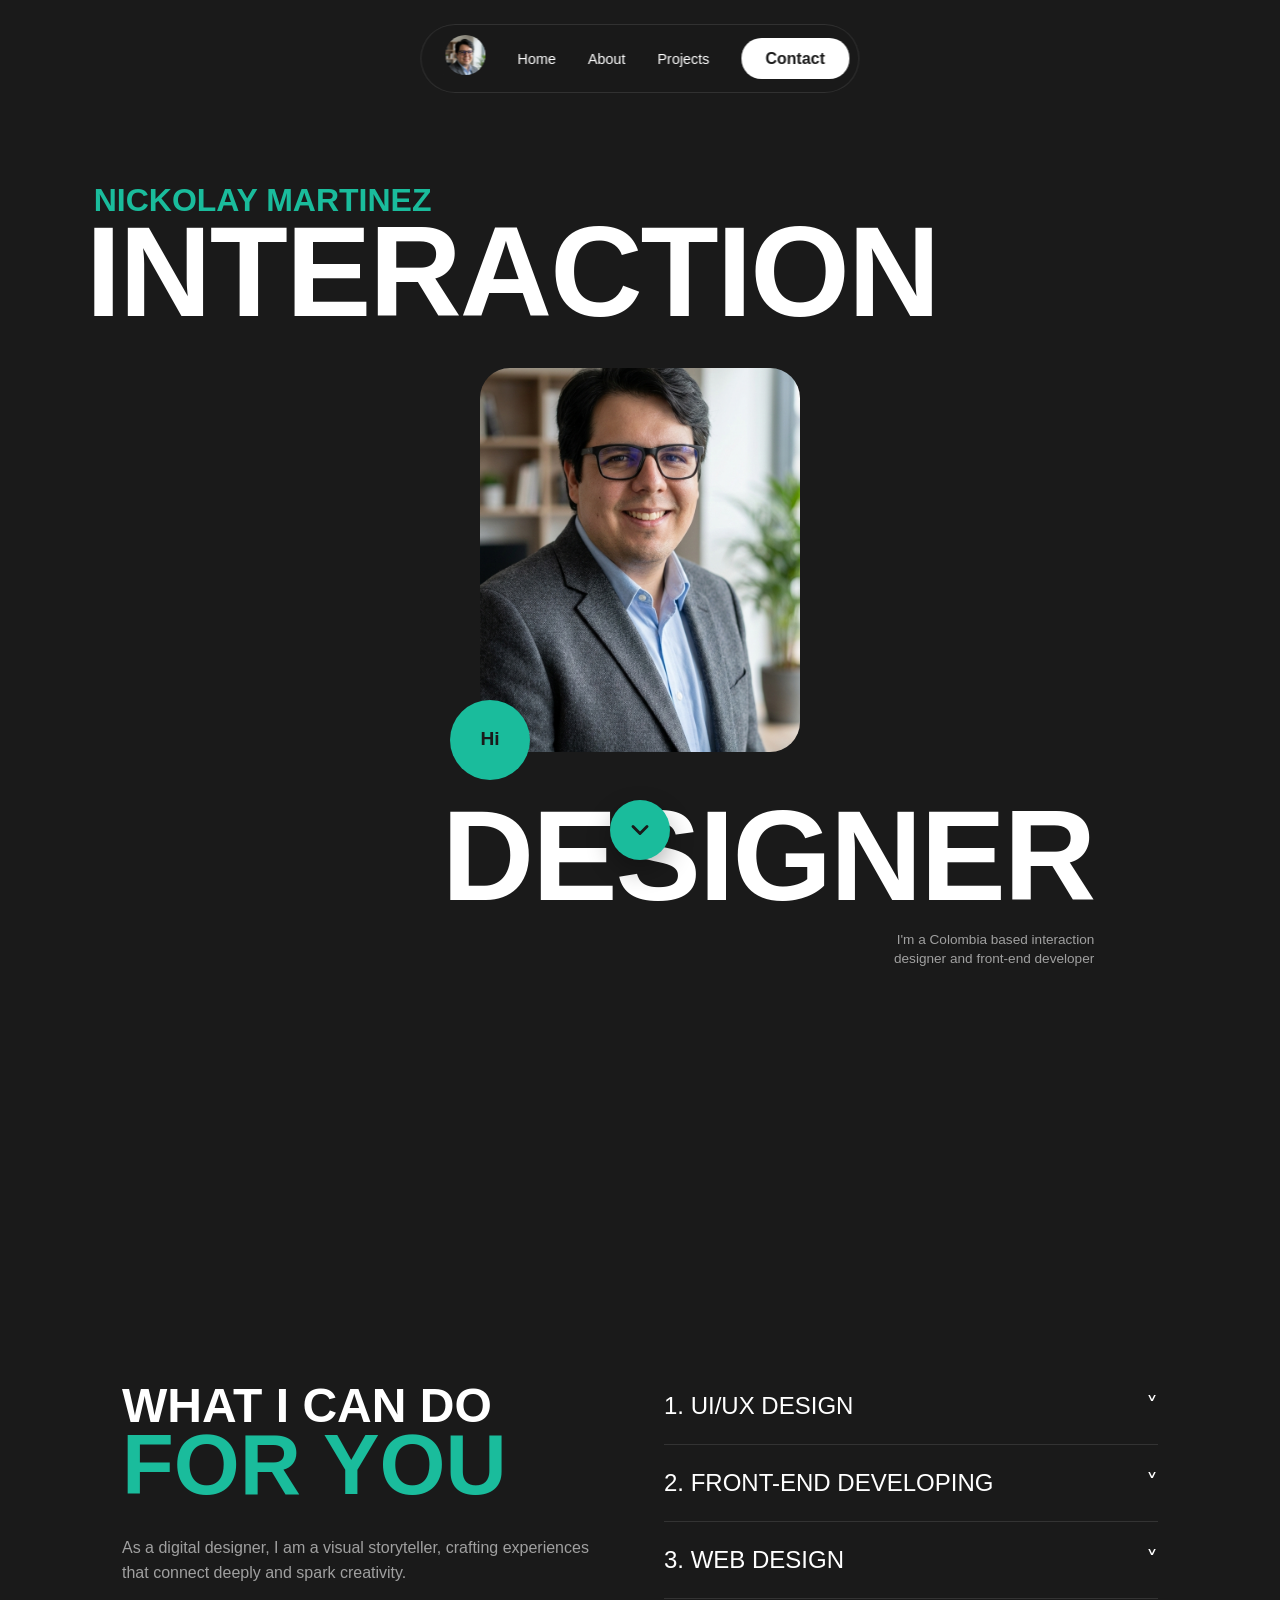
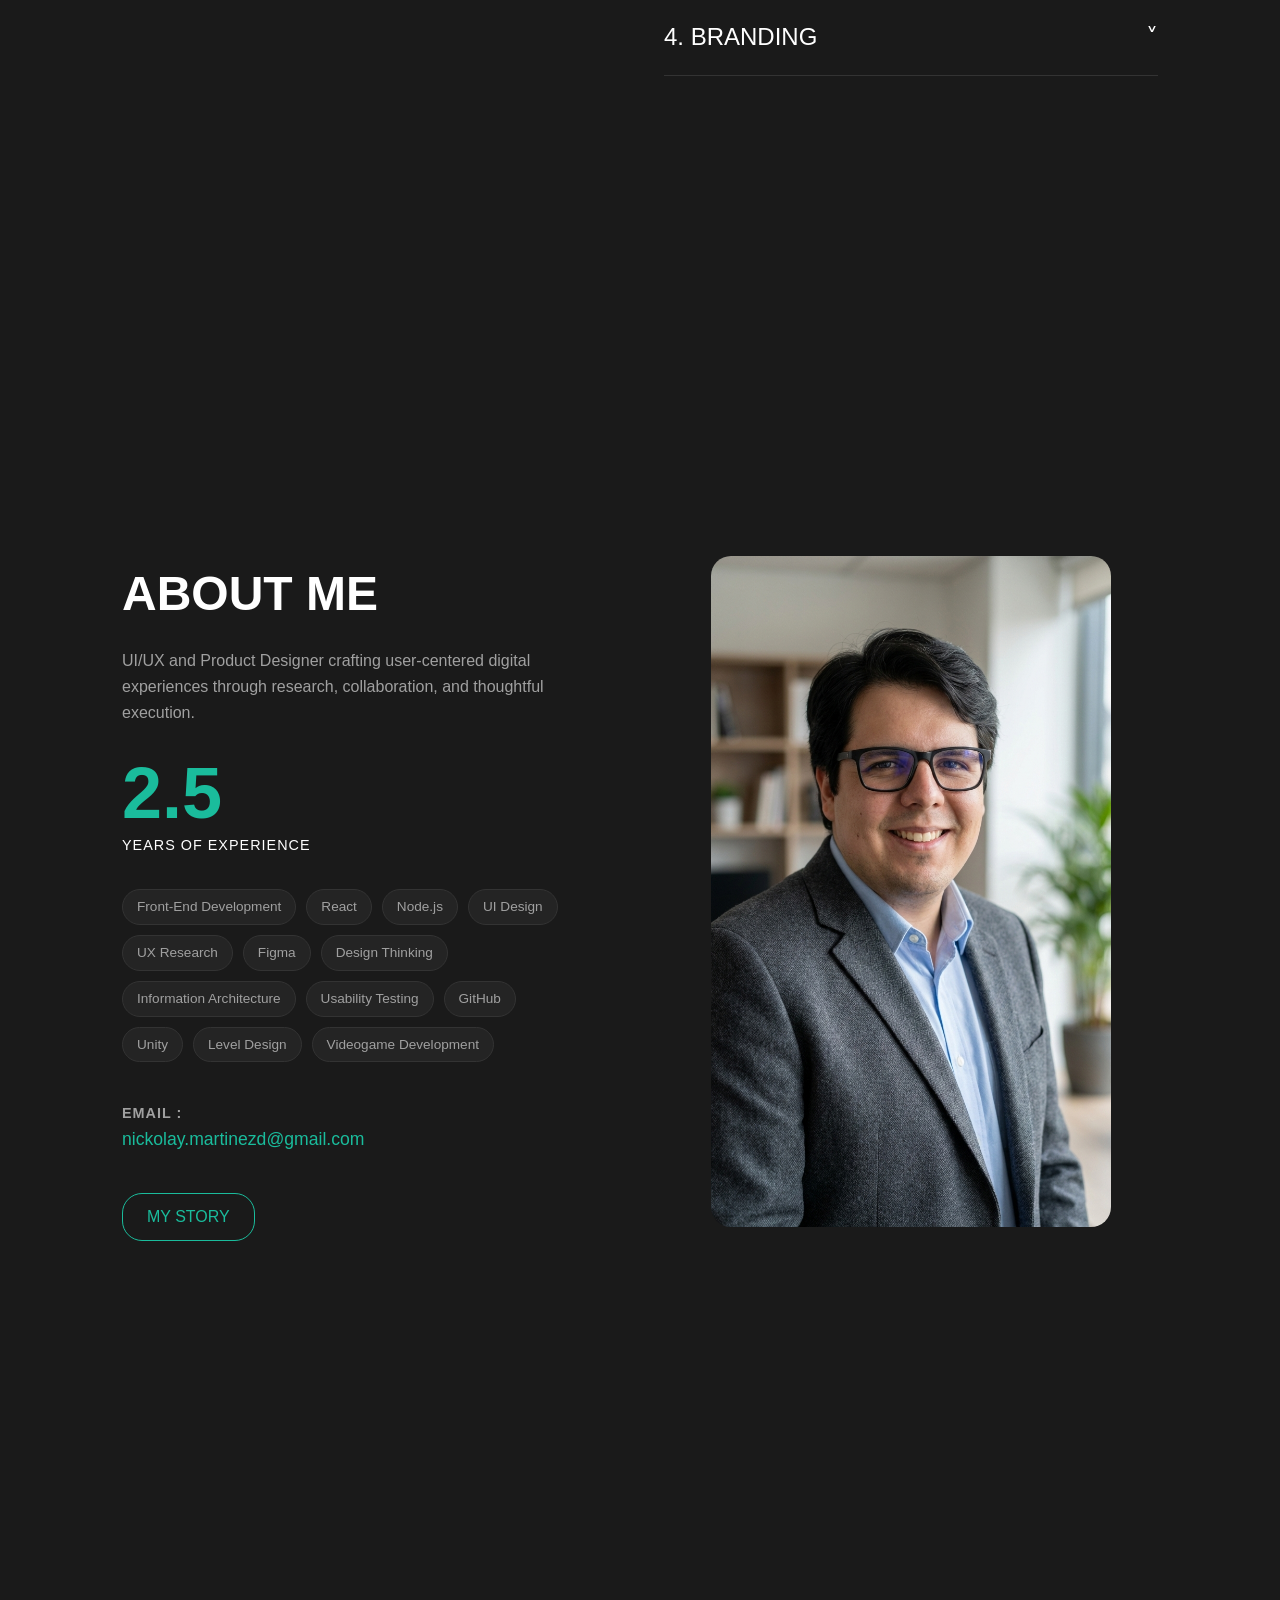
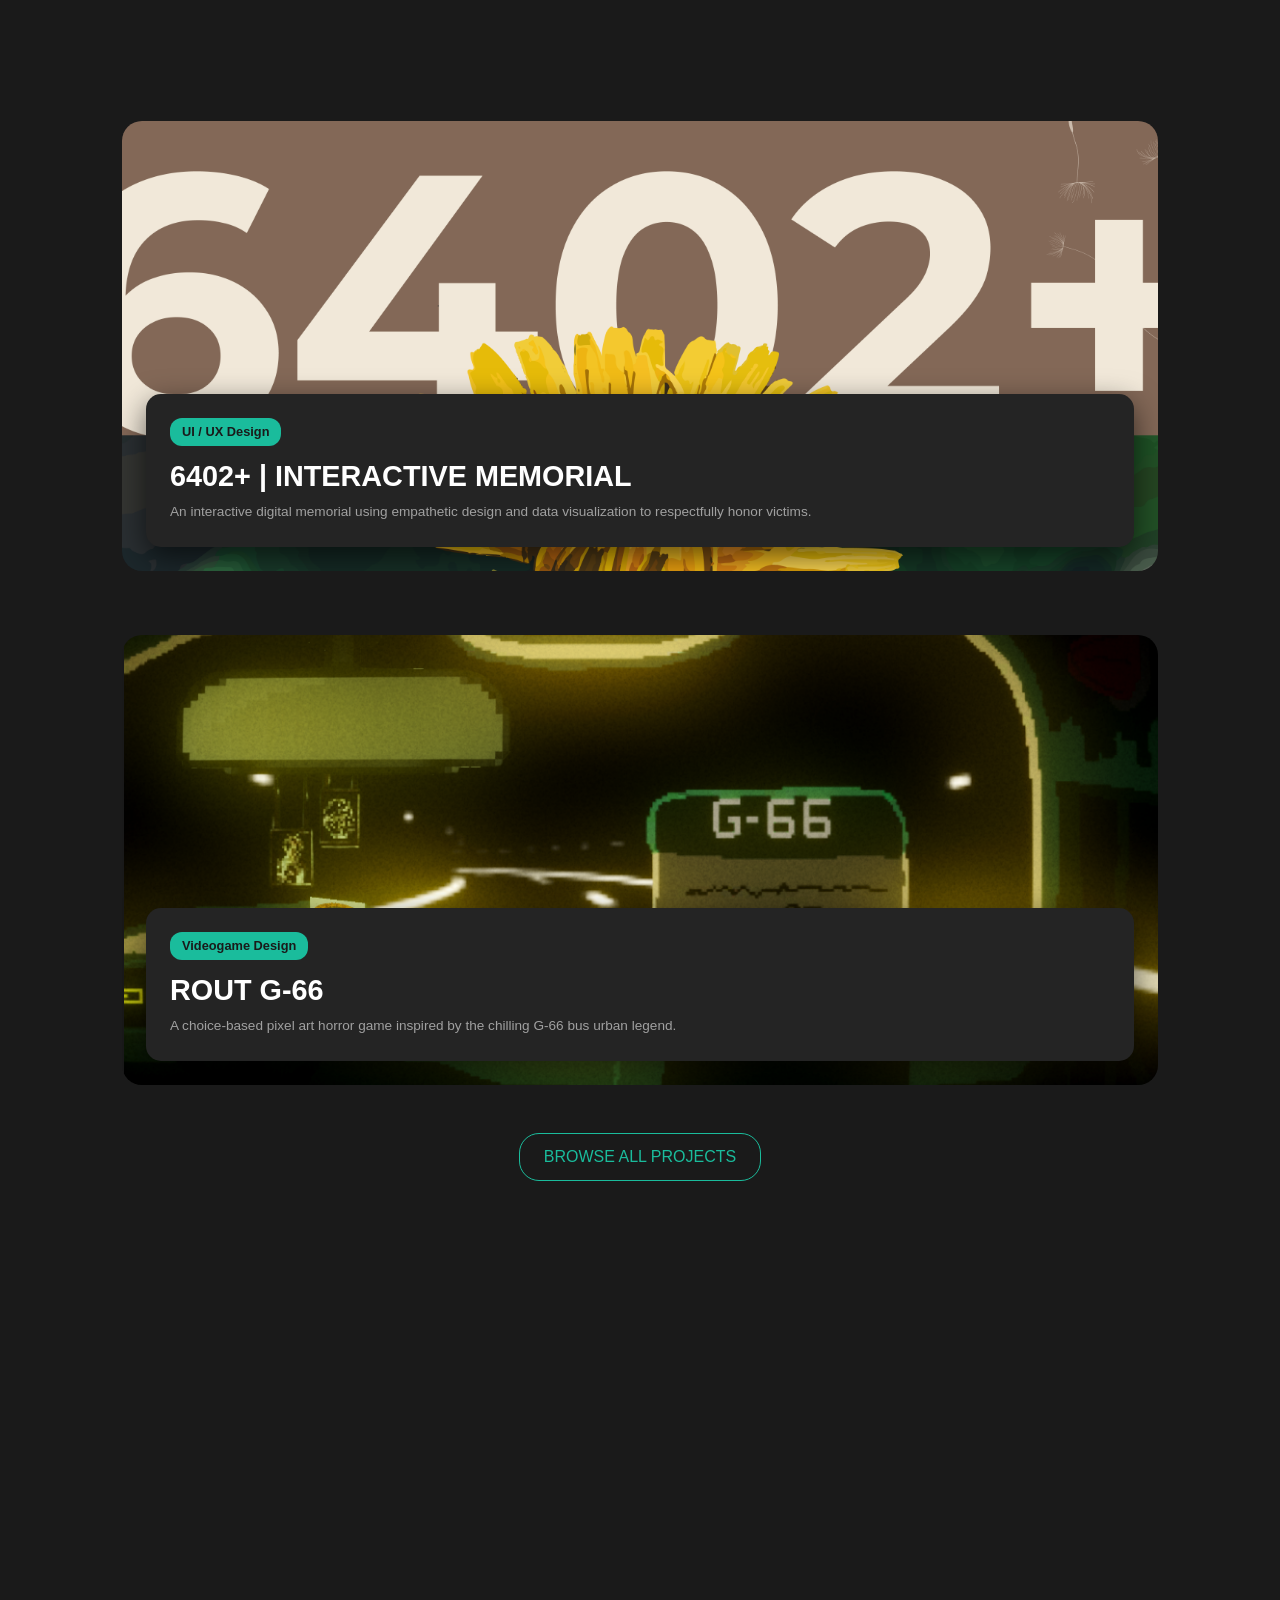
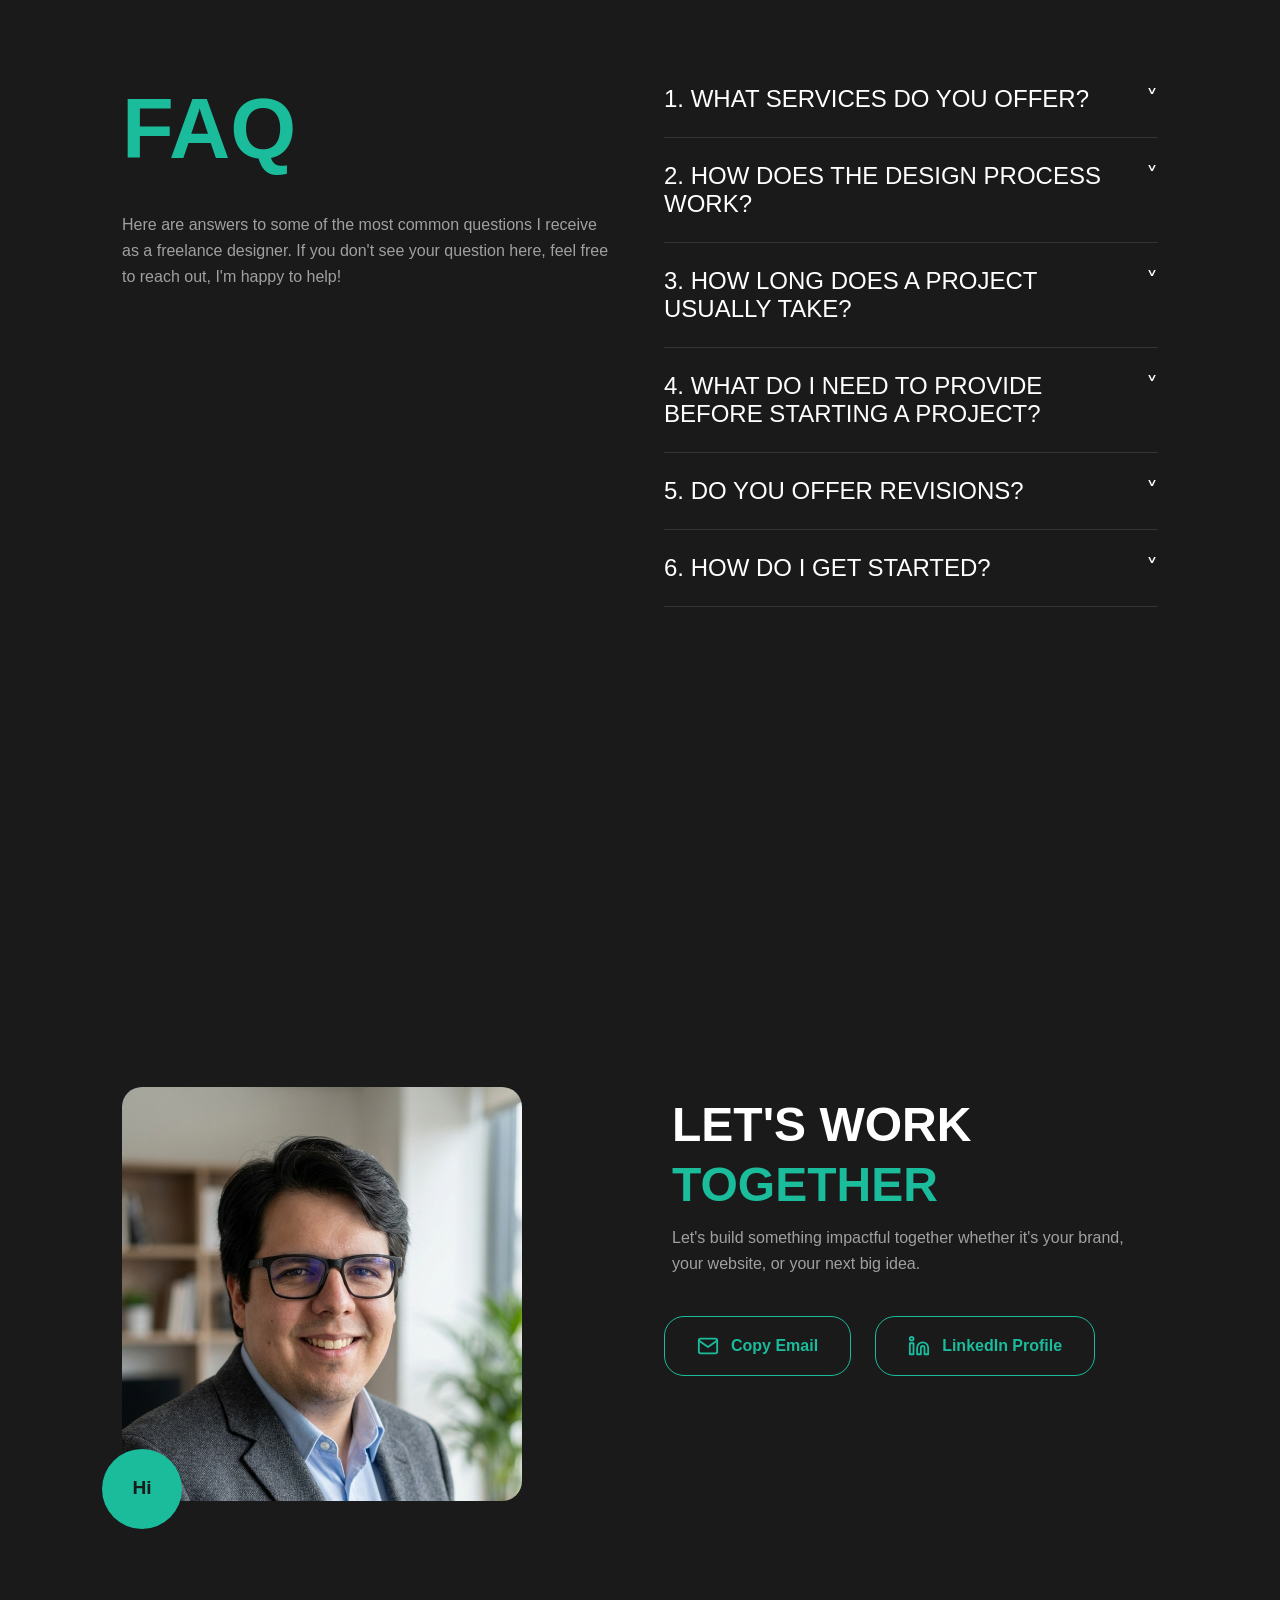
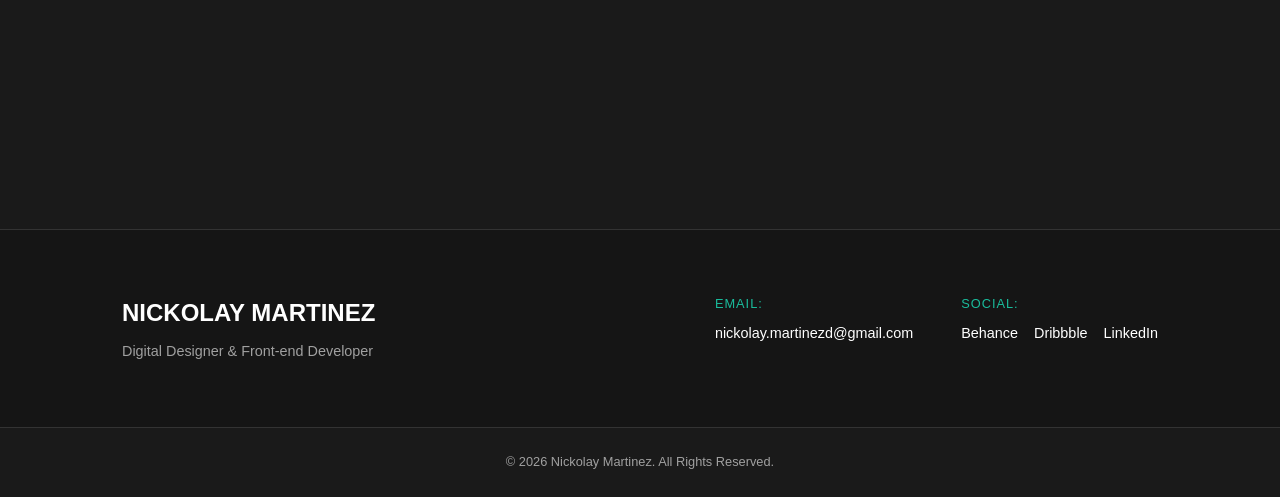
==== commit e86098b3: "Rout g-66 description changes" ====
--- a/index.html
+++ b/index.html
@@ -155,7 +155,7 @@
                 <div class="project-info-block">
                     <span class="badge">Videogame Design</span>
                     <h3>ROUT G-66</h3>
-                    <p>Description: A visually striking 3D abstract artwork featuring a coral-colored spiral form with smooth, flowing curves and a soft pink gradient background.</p>
+                    <p>A choice-based pixel art horror game inspired by the chilling G-66 bus urban legend.</p>
                 </div>
             </a>
 
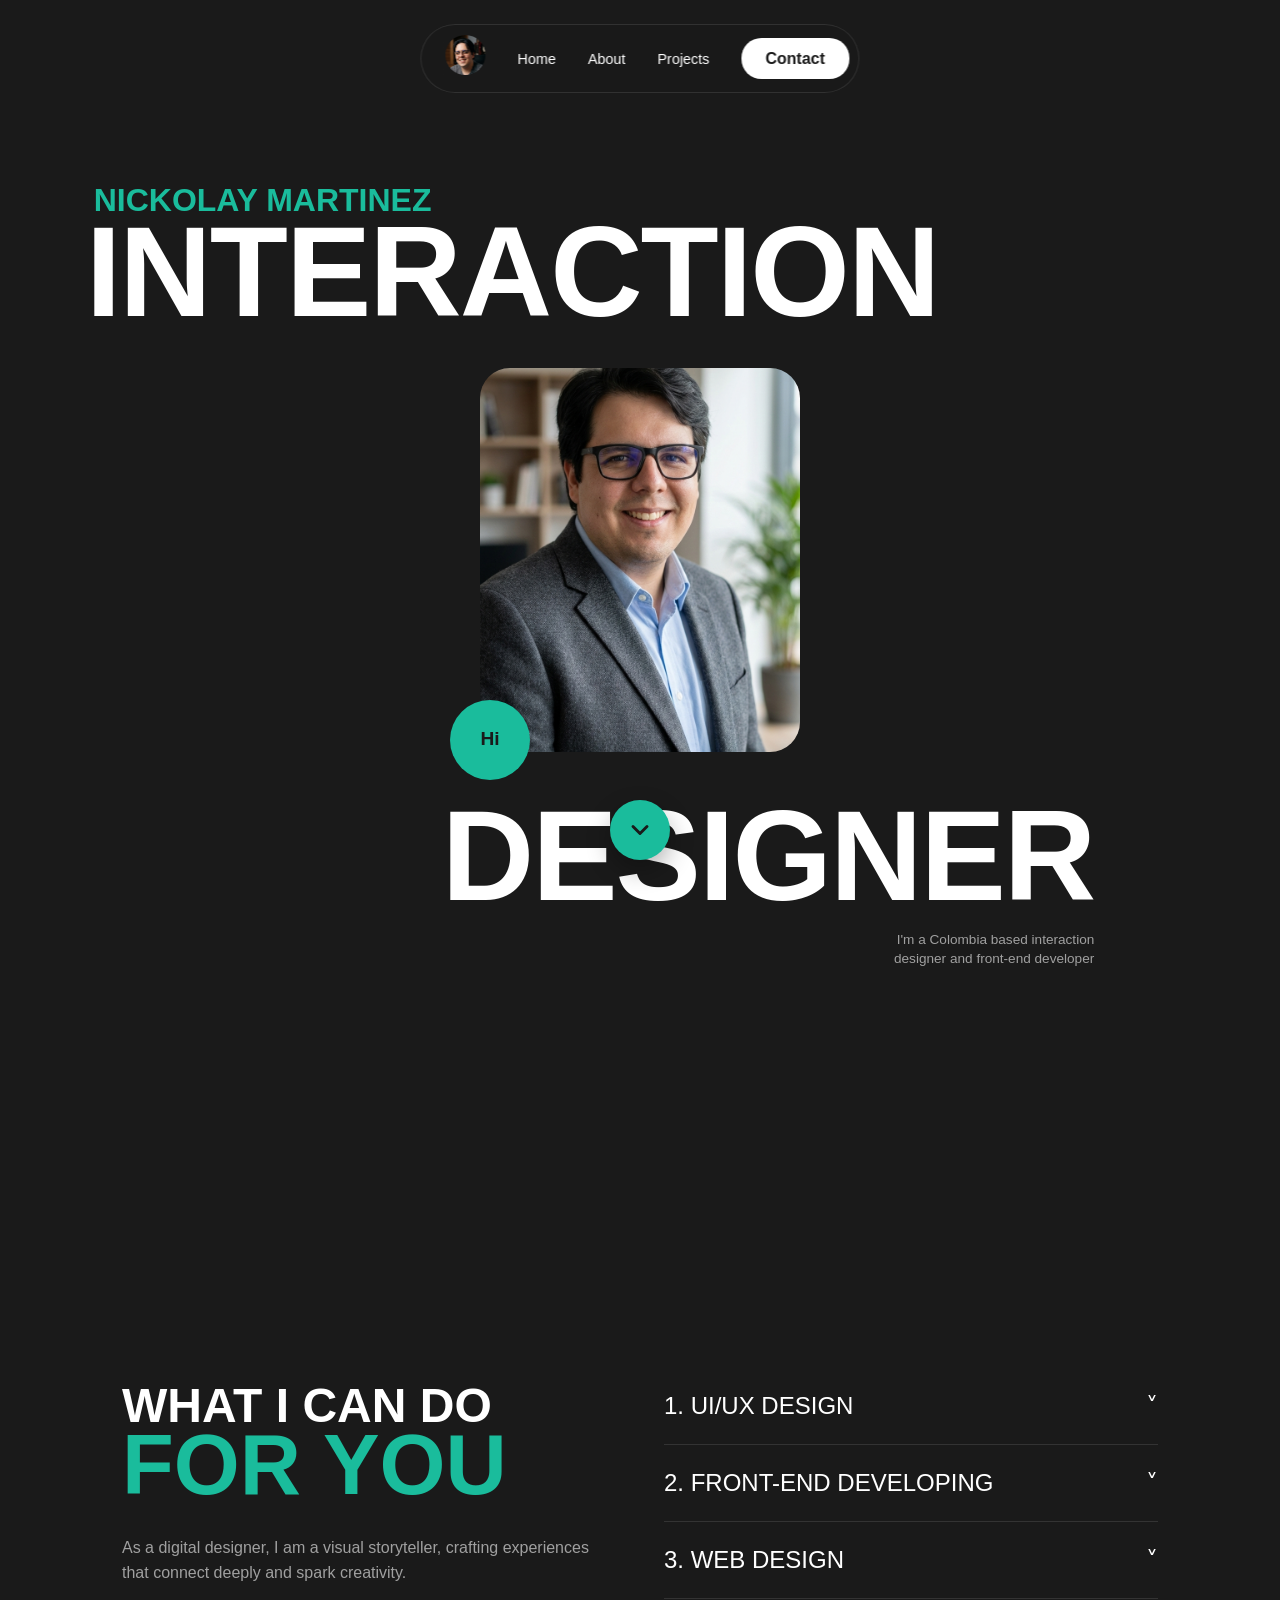
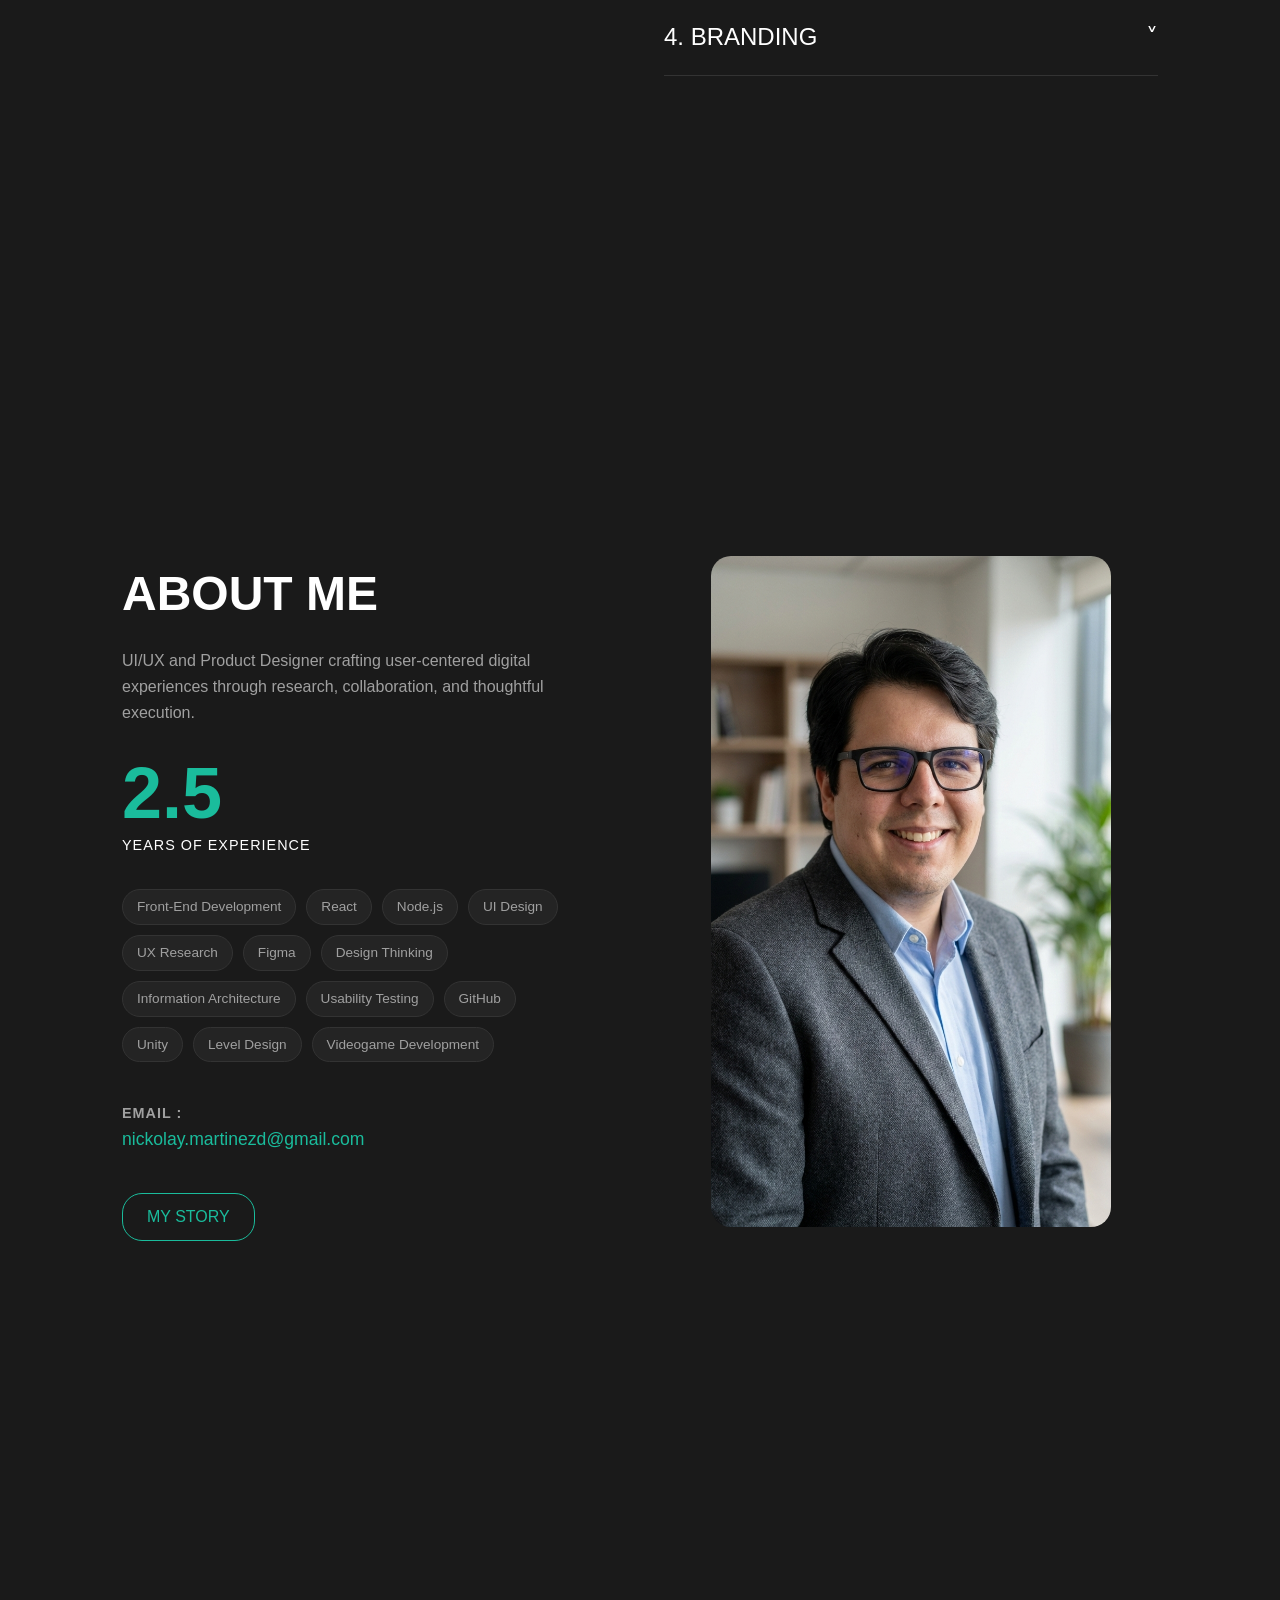
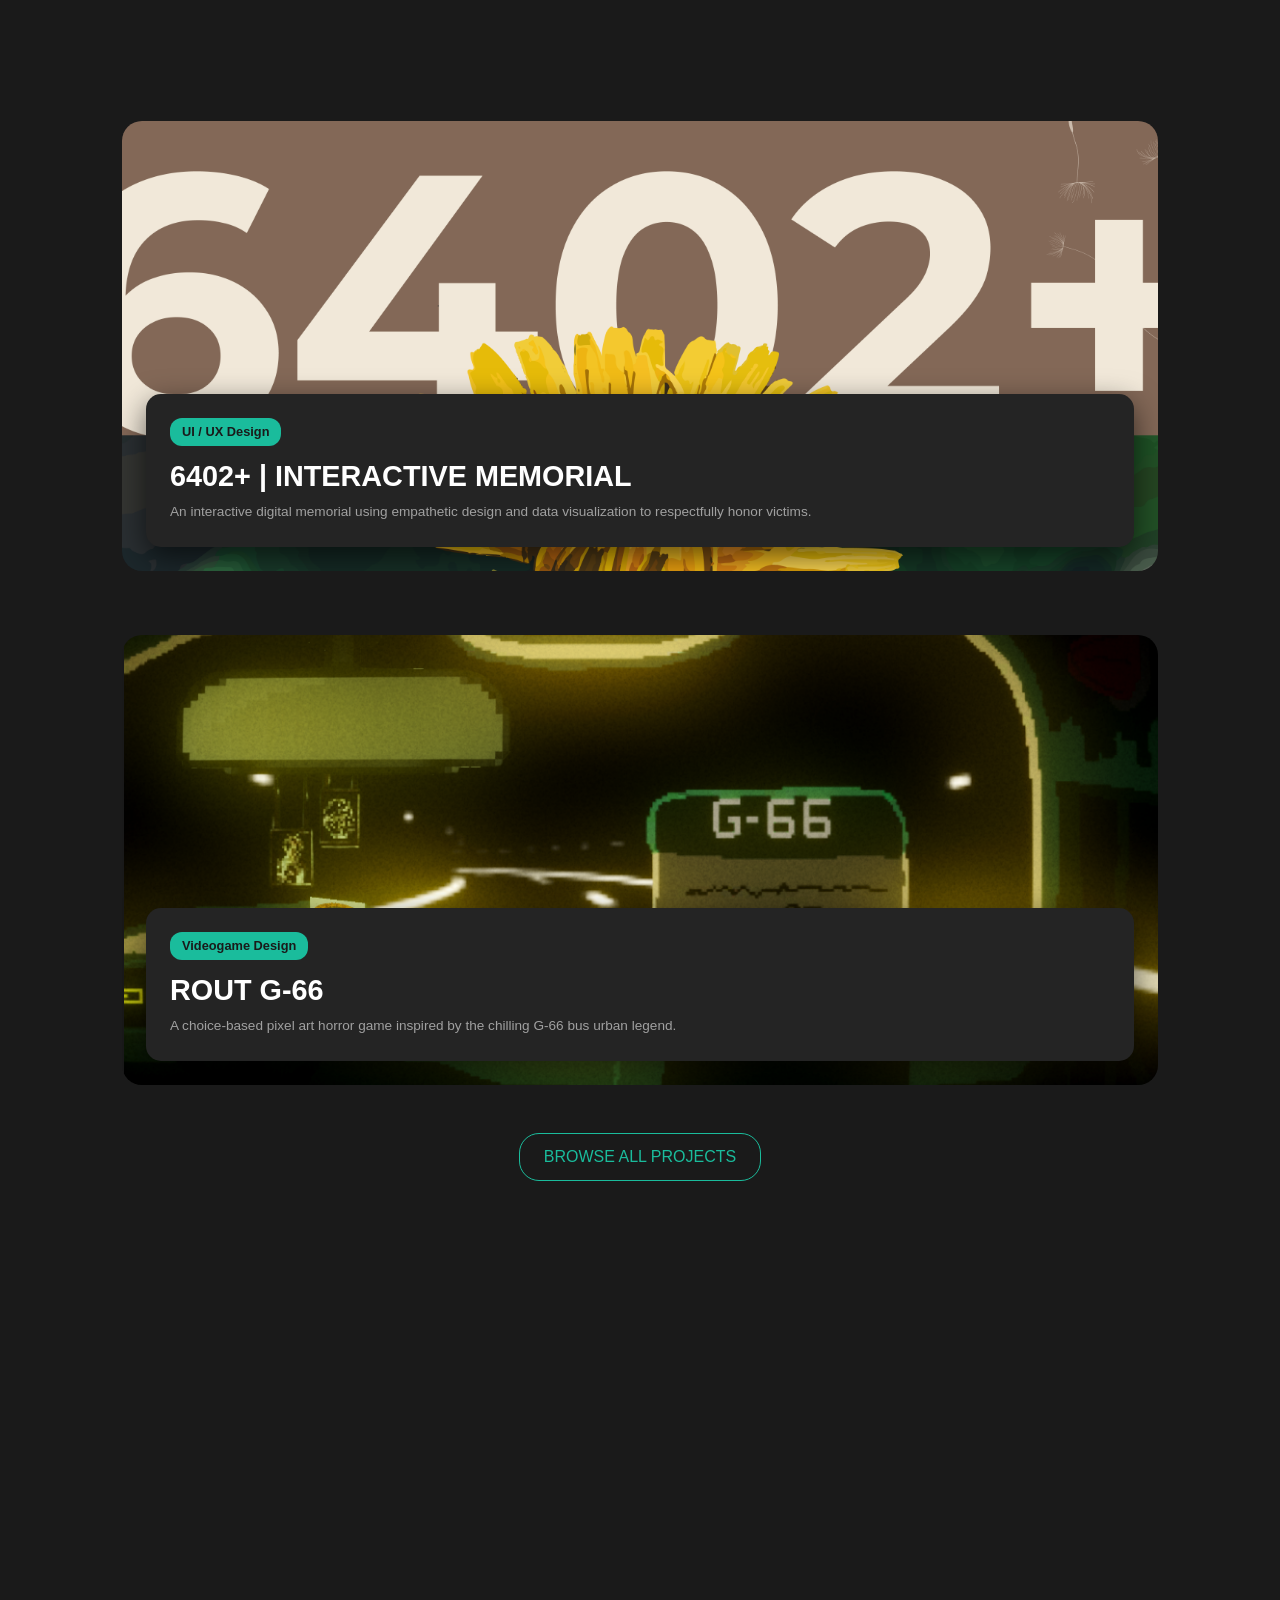
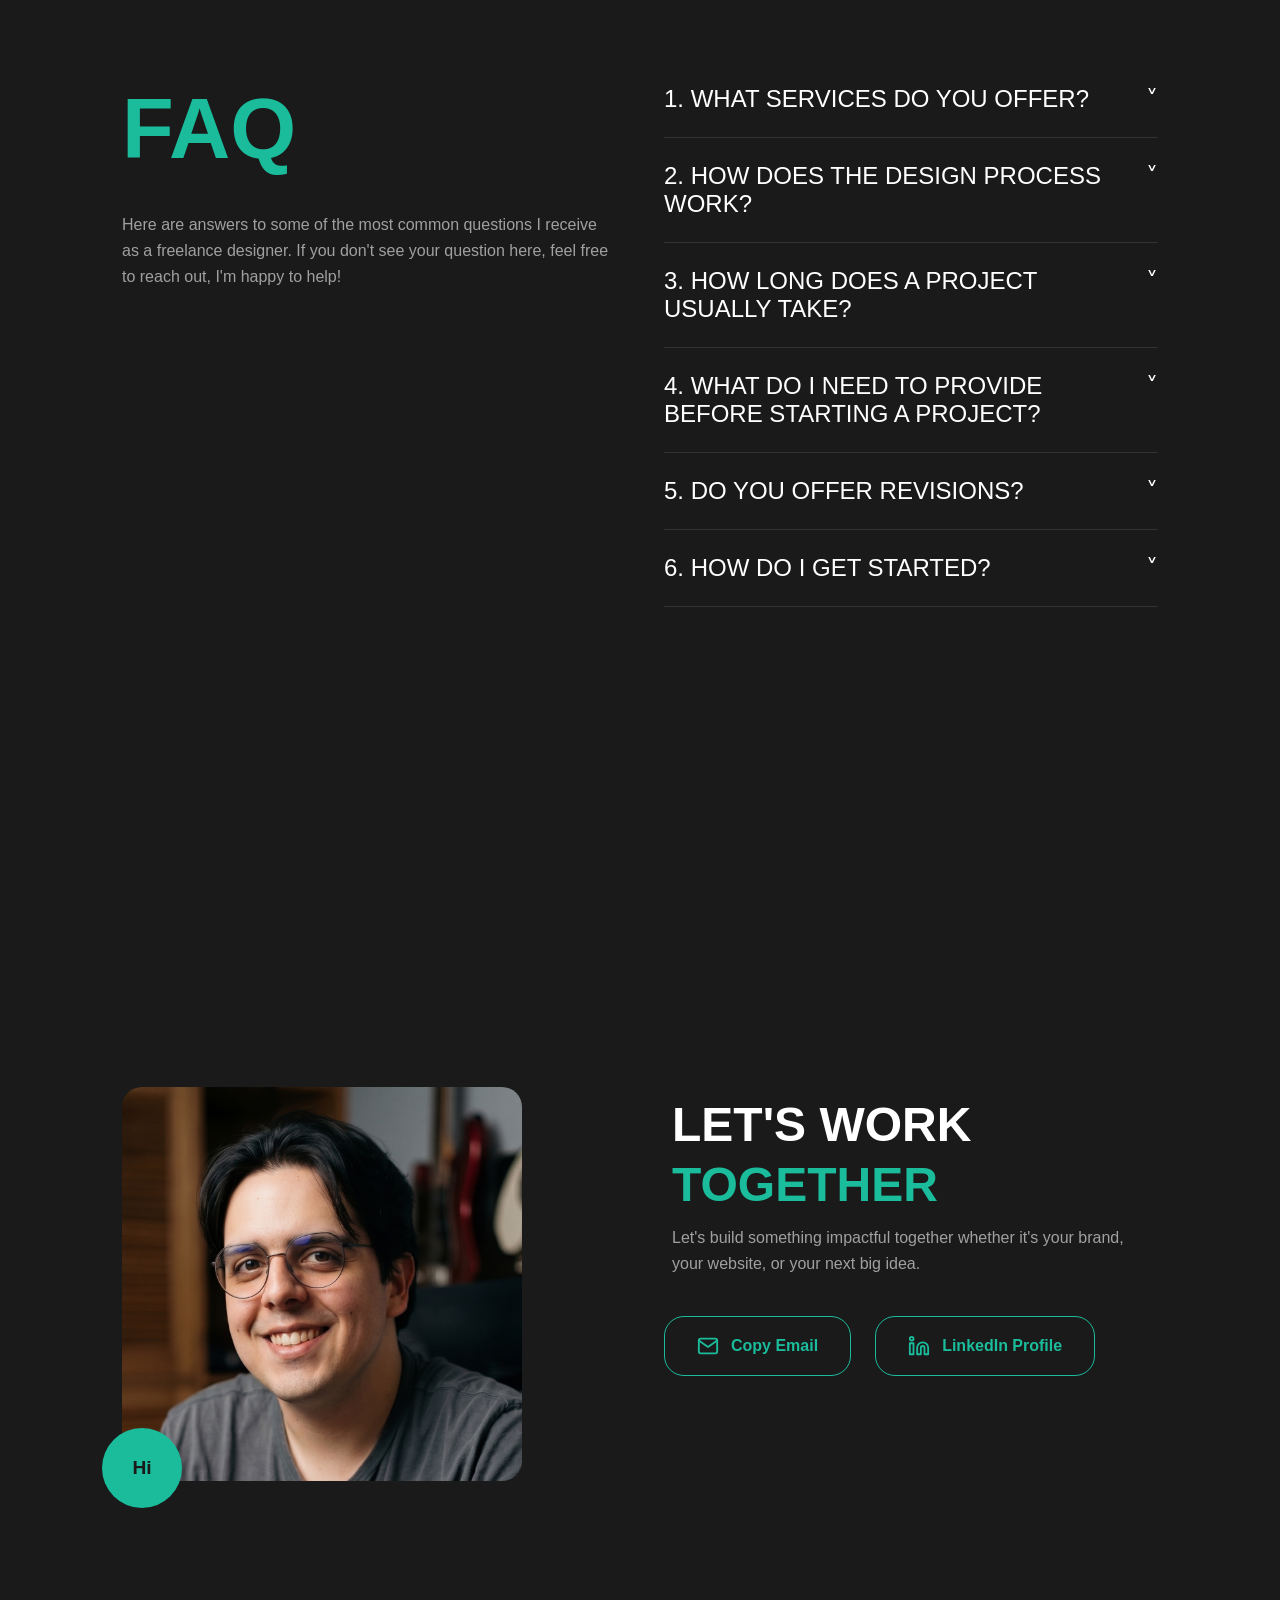
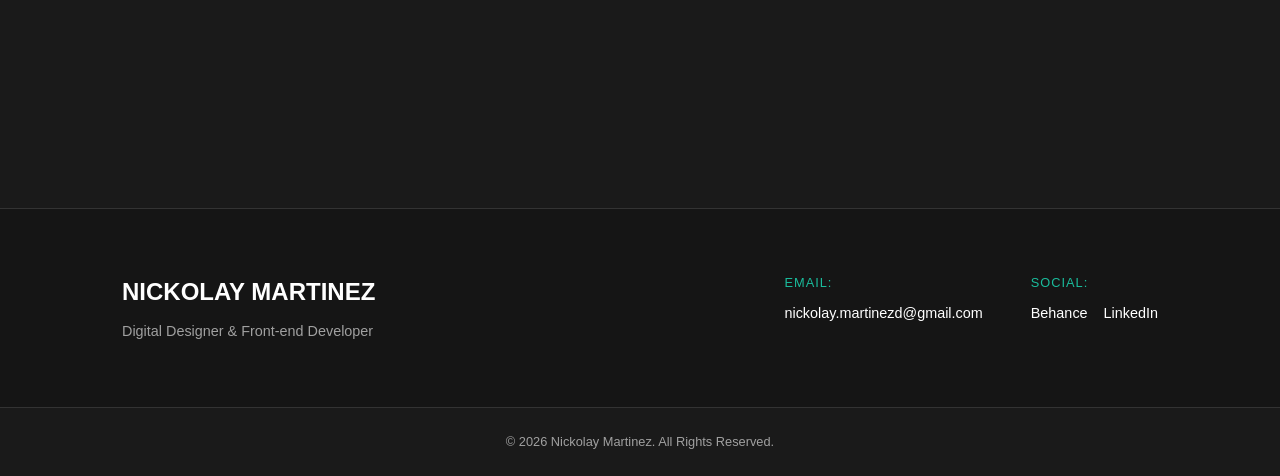
==== commit 19460d7f: "Cambios en links de redes" ====
--- a/index.html
+++ b/index.html
@@ -262,7 +262,6 @@
                     <span>Social:</span>
                     <div class="footer-socials">
                         <a href="https://www.behance.net/nickolamartine1">Behance</a>
-                        <a href="#">Dribbble</a>
                         <a href="https://www.linkedin.com/in/nickolay-martinez-657822303/?locale=en">LinkedIn</a>
                     </div>
                 </div>
--- a/Css/style.css
+++ b/Css/style.css
@@ -680,7 +680,7 @@
         order: unset; /* Stops it from being pushed to the bottom */
         width: auto;  /* Stops it from taking up the full width */
         margin-top: 0; 
-        gap: 3rem; /* Tighter gap between the text links */
+        gap: 1rem; /* Tighter gap between the text links */
     }
     
     .nav-links a { 
@@ -738,4 +738,20 @@
     .smart-scroll-btn { width: 50px; height: 50px; }
     .smart-scroll-btn svg { width: 24px; height: 24px; }
     
+}
+
+@media (max-width: 368px){
+    .hero h1 {font-size: 4rem;}
+    .section-padding h2 {font-size: 3rem;}
+
+    .name {line-height: 3rem;}
+    
+    .highlight {font-size: 6rem;}
+
+    .nav-links { 
+        order: unset; /* Stops it from being pushed to the bottom */
+        width: auto;  /* Stops it from taking up the full width */
+        margin-top: 0; 
+        gap: 1rem; /* Tighter gap between the text links */
+    }
 }
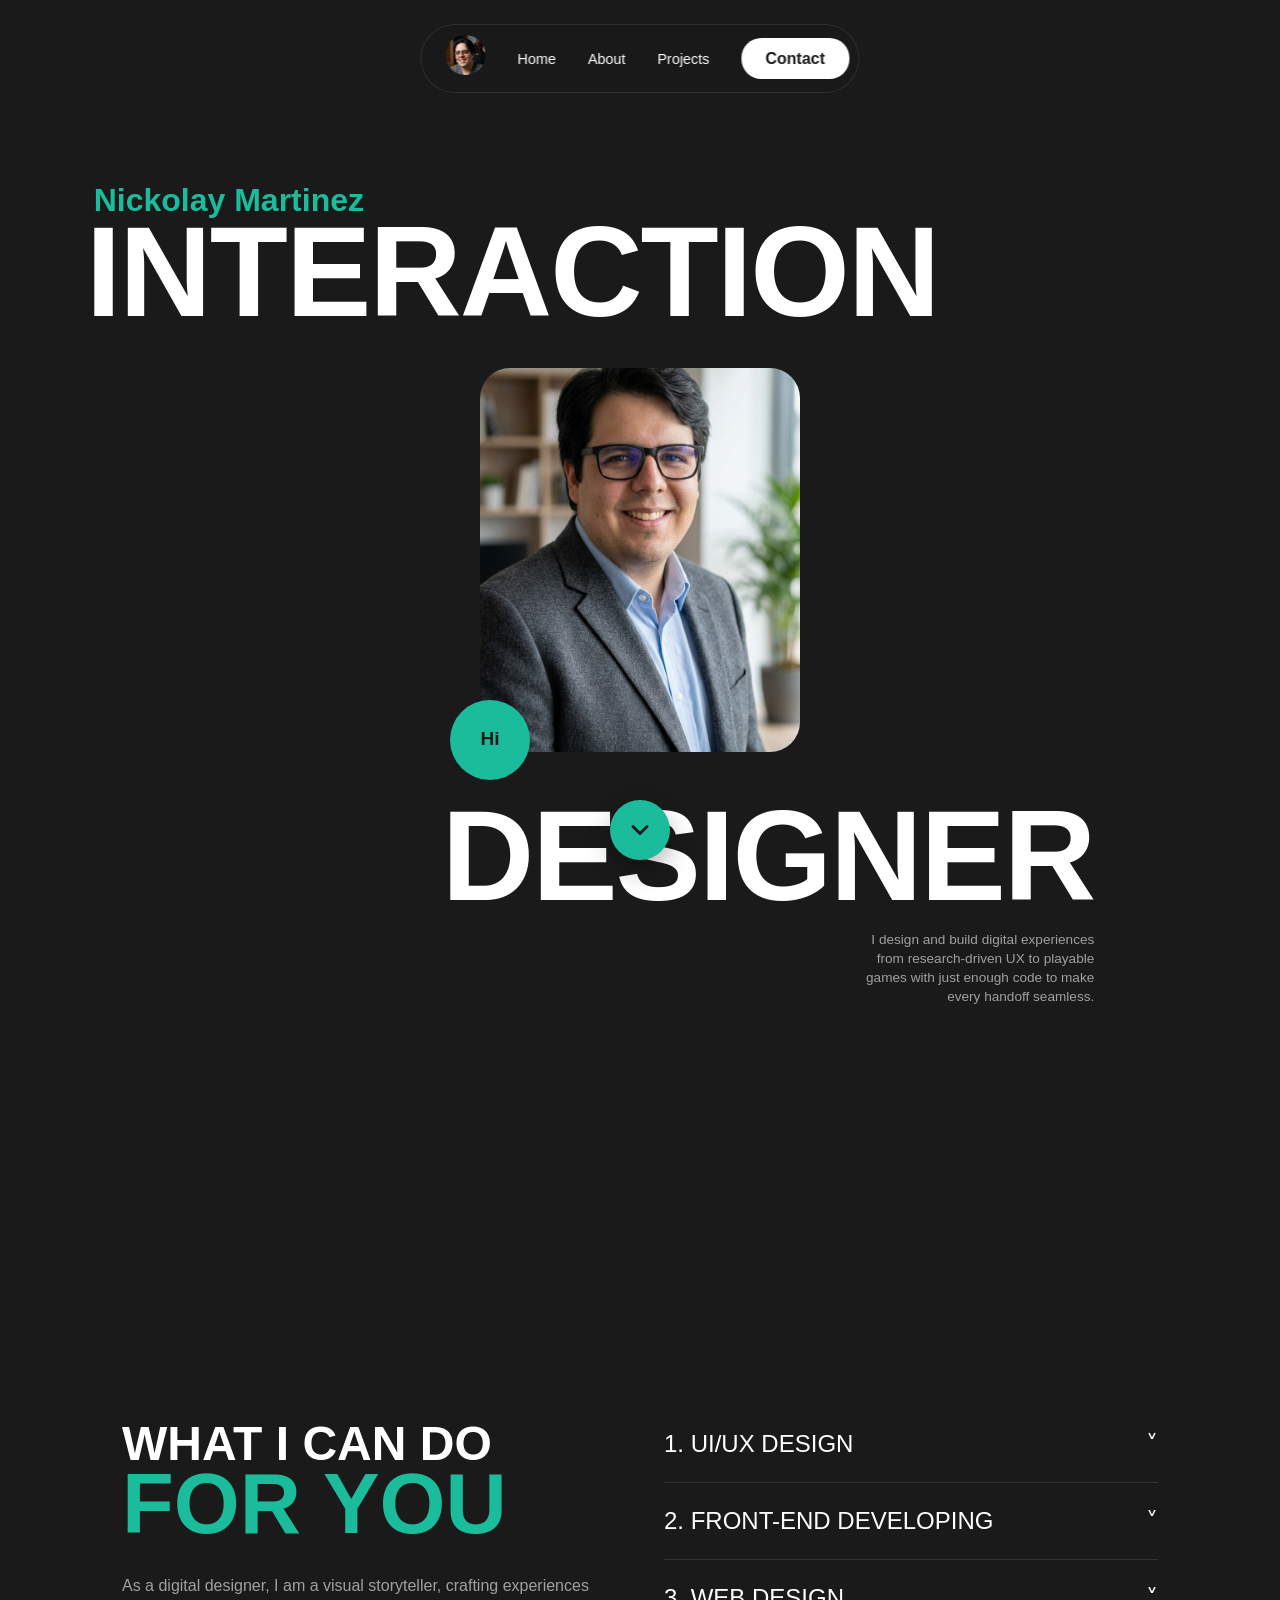
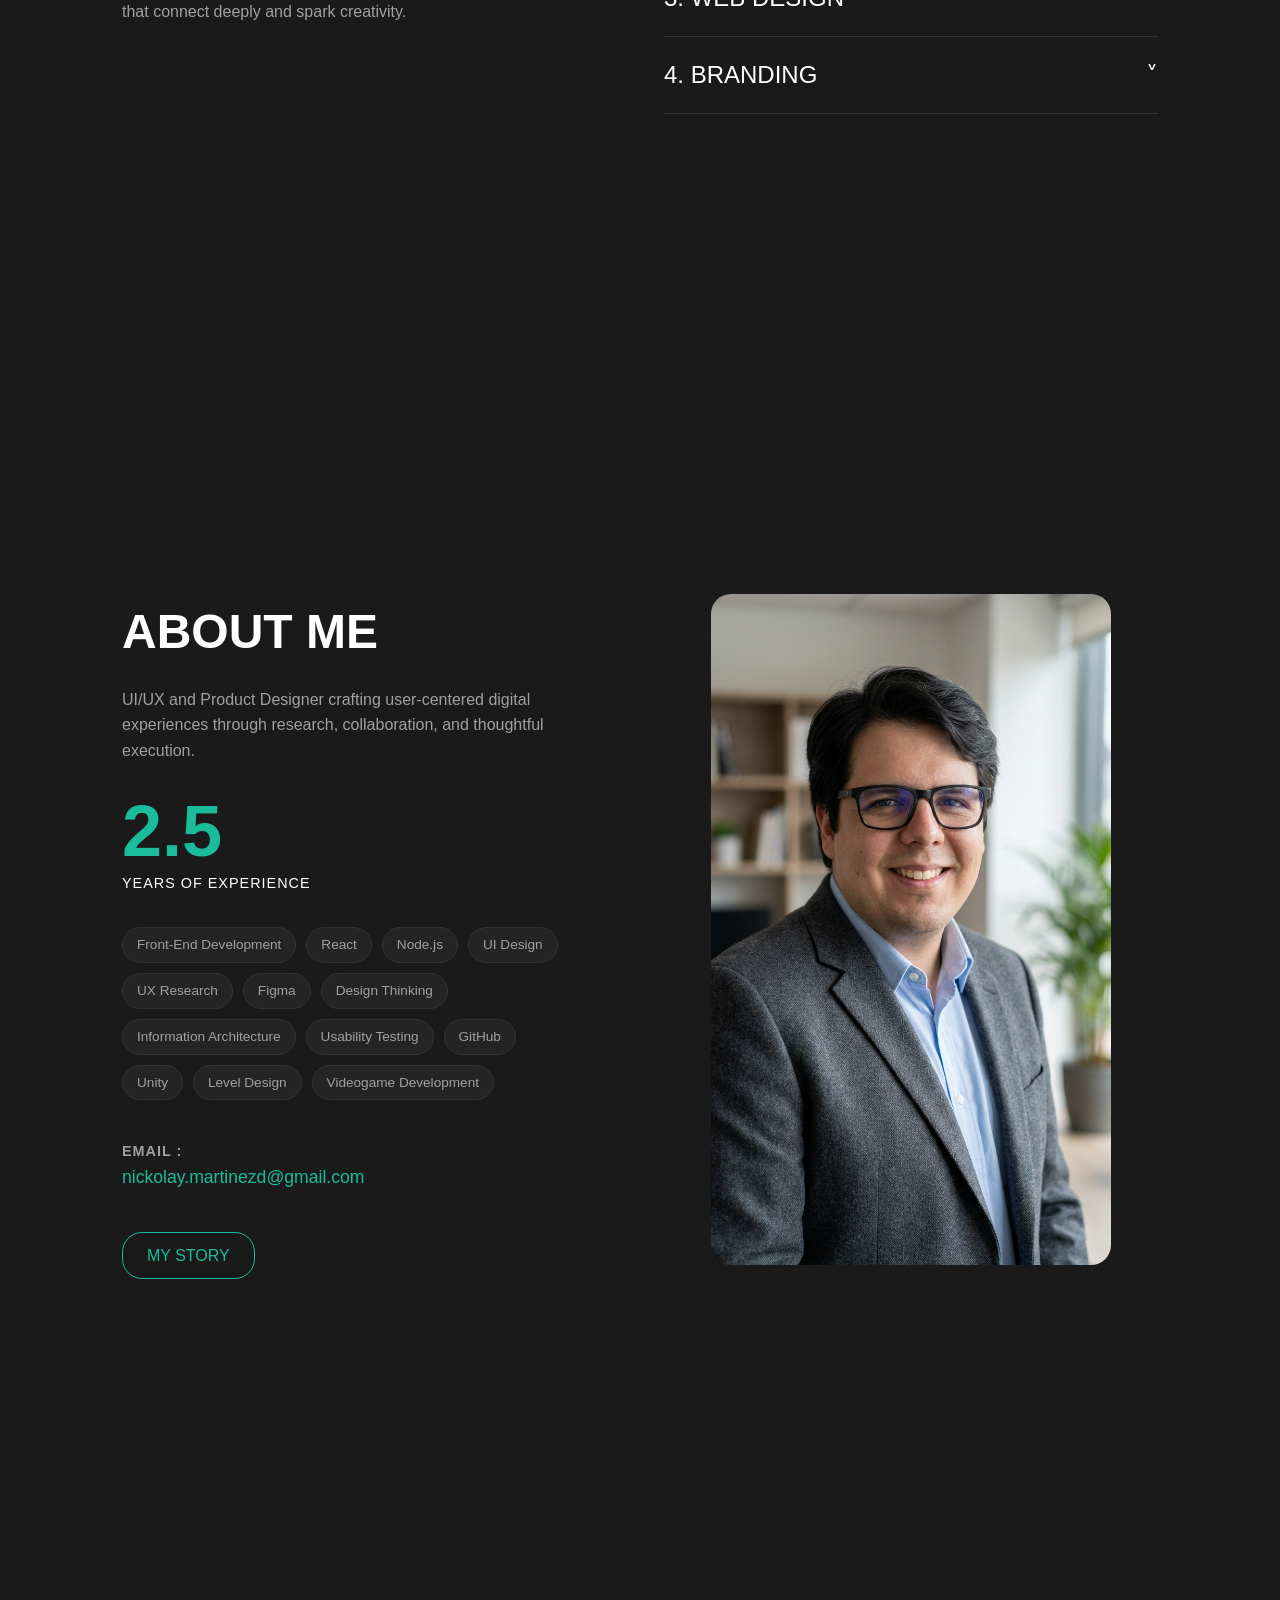
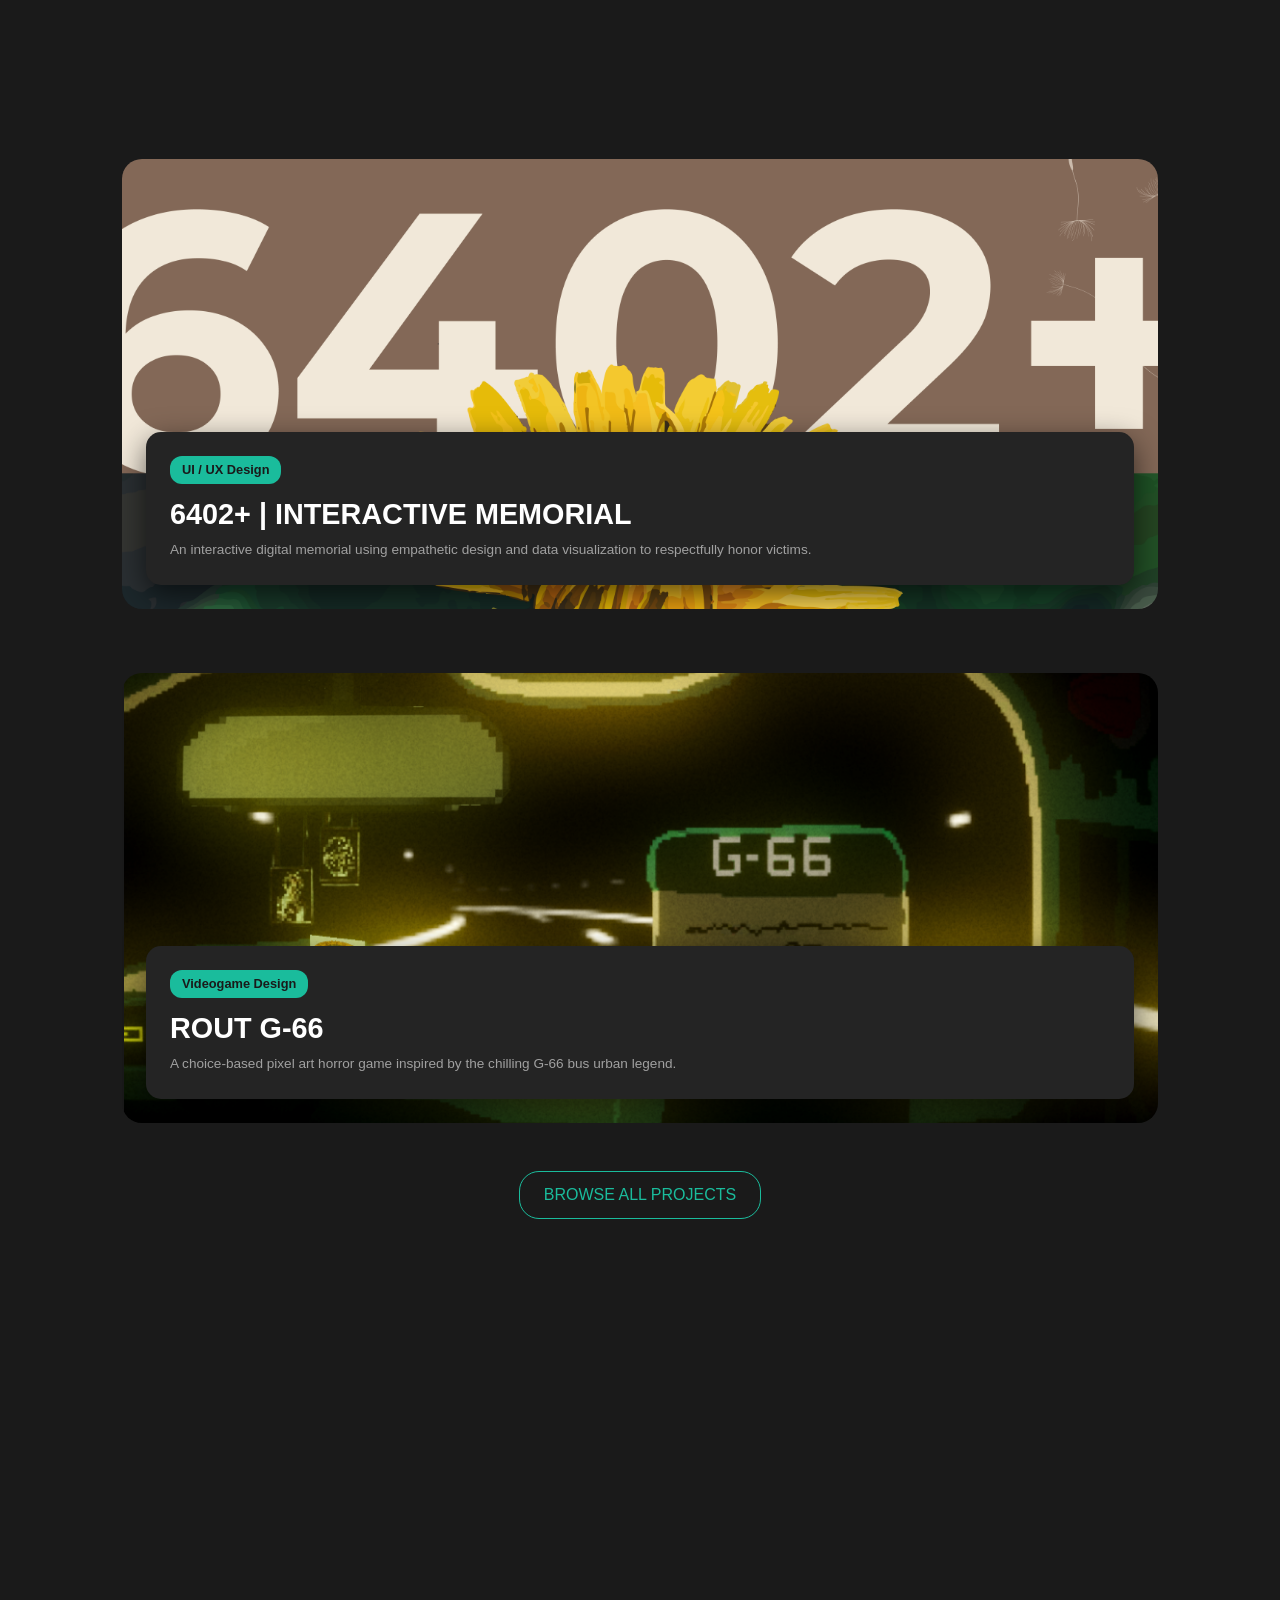
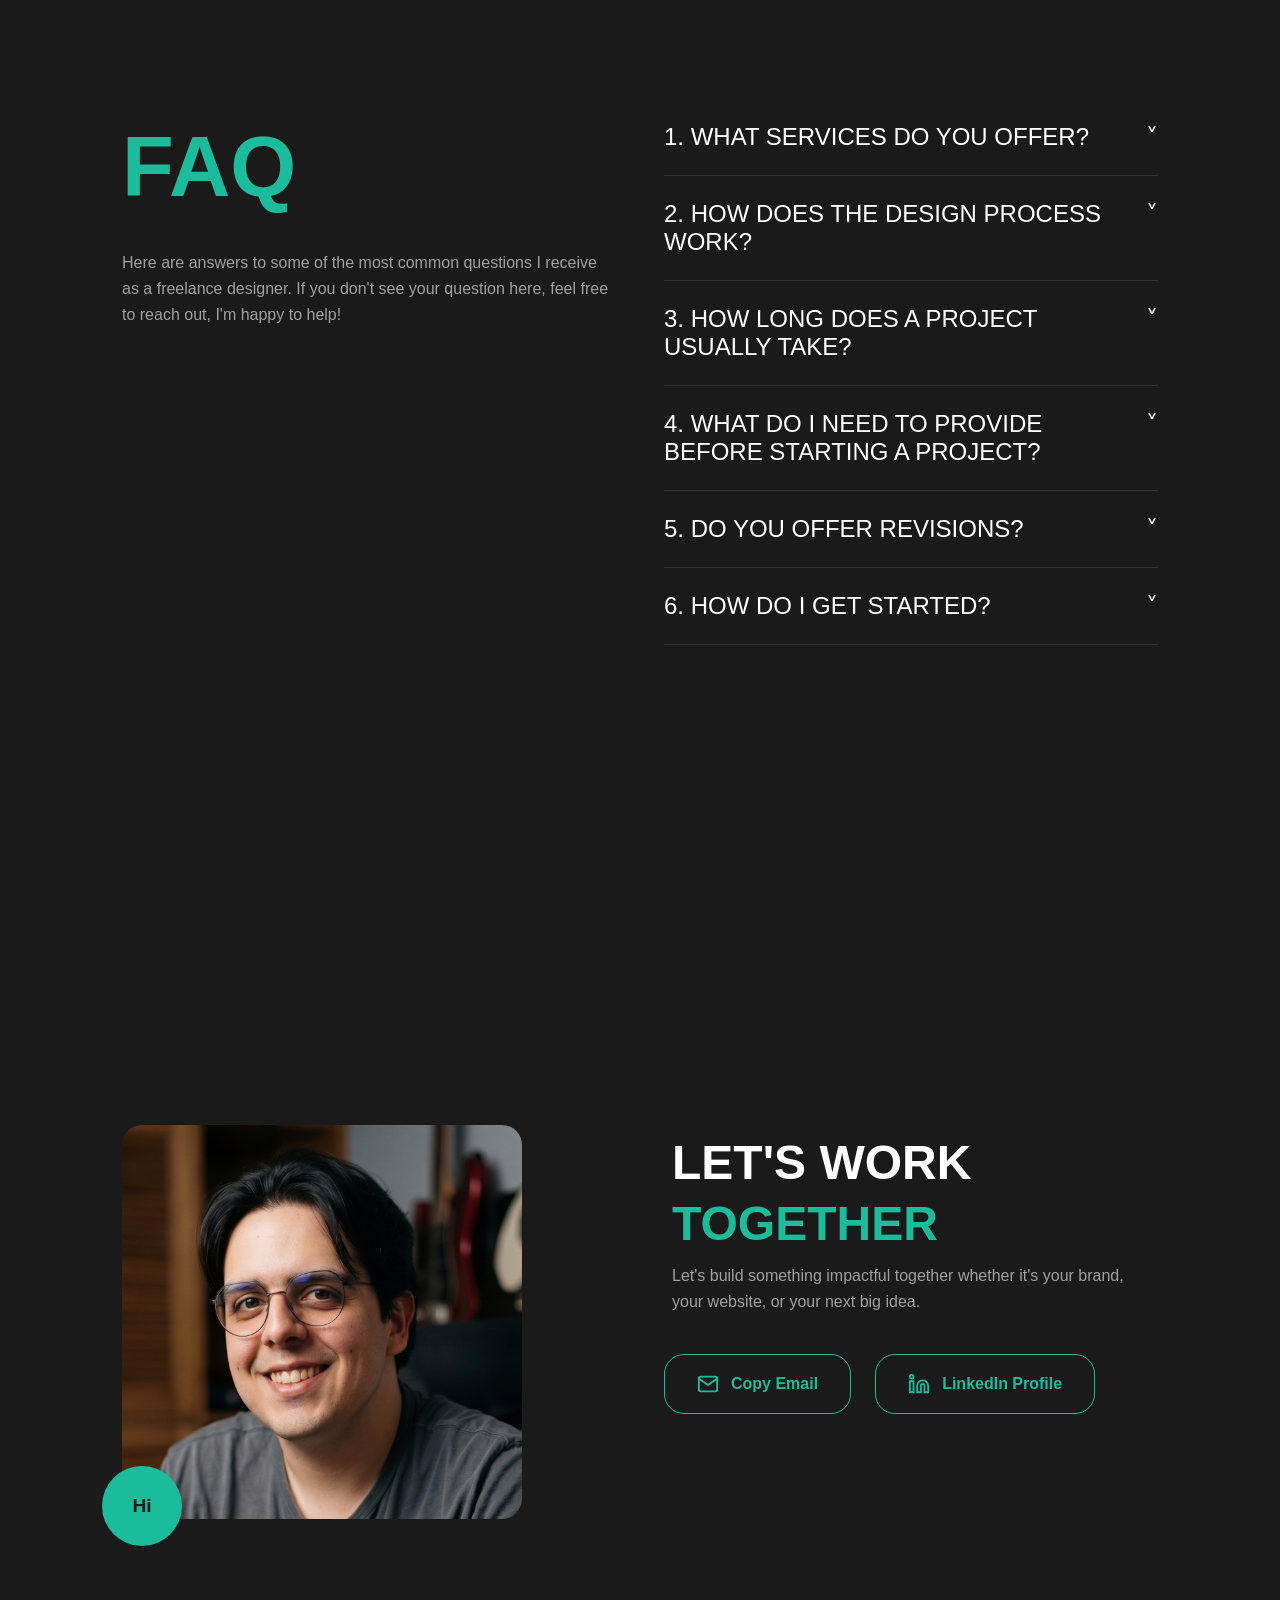
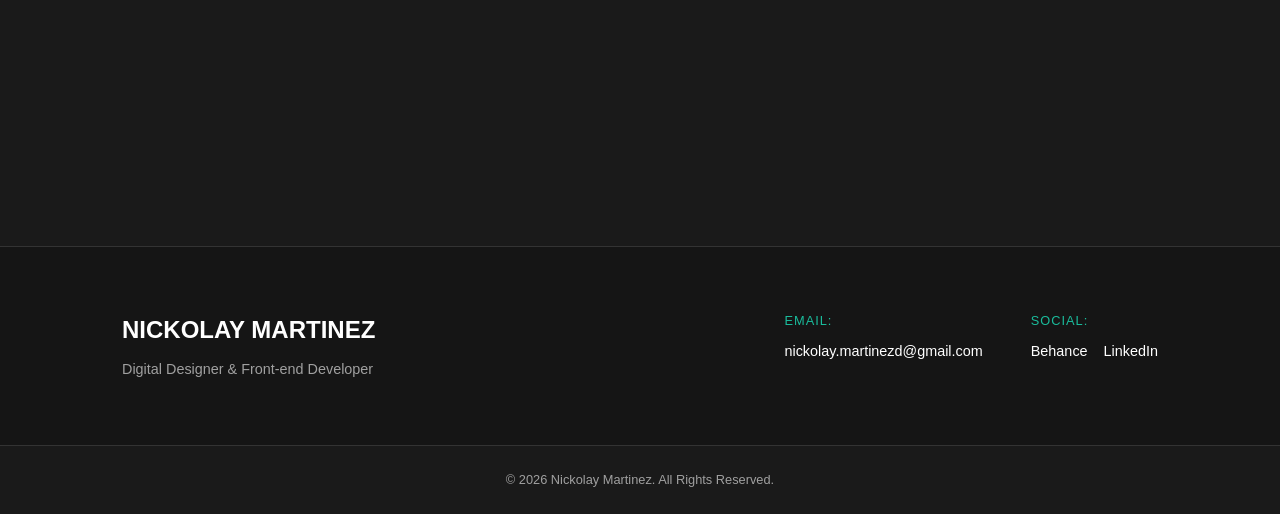
==== commit b5819efc: "Cambios a index y actualización de CV" ====
--- a/index.html
+++ b/index.html
@@ -3,8 +3,18 @@
 <head>
     <meta charset="UTF-8">
     <meta name="viewport" content="width=device-width, initial-scale=1.0">
-    <title>Nickolay Martinez | Digital Designer</title>
-    <link href="https://fonts.googleapis.com/css2?family=Inter:wght@300;400;600&family=Oswald:wght@500;700&display=swap" rel="stylesheet">
+    <title>Nickolay Martinez | Product & UI/UX Designer</title>
+    
+    <!-- Meta Tags para SEO y Redes Sociales -->
+    <meta name="description" content="I design and build digital experiences — from research-driven UX to playable games — with just enough code to make every handoff seamless.">
+    
+    <!-- Open Graph (LinkedIn, Slack, etc.) -->
+    <meta property="og:title" content="Nickolay Martinez | Digital Designer">
+    <meta property="og:description" content="Bridging the gap between empathetic UX design and front-end development.">
+    <!-- Reemplaza la URL con el link a una imagen real de tu portafolio -->
+    <meta property="og:image" content="https://nickolaymd.github.io/Img/portfolio-preview.jpg"> 
+    <meta property="og:url" content="https://nickolaymd.github.io/">
+    
     <link rel="stylesheet" href="Css/style.css">
 </head>
 <body>
@@ -24,7 +34,7 @@
     <header id="home" class="hero">
         <div class="hero-left">
             <div class="text-wrapper-left">
-                <span class="name" style="line-height: 0.5; margin-left: 0.5rem;">NICKOLAY MARTINEZ</span>
+                <span class="name" style="line-height: 0.5; margin-left: 0.5rem;">Nickolay Martinez</span>
                 <h1>INTERACTION</h1>
             </div>
         </div>
@@ -41,7 +51,7 @@
         <div class="hero-right">
             <div class="text-wrapper-right">
                 <h1>DESIGNER</h1>
-                <p>I'm a Colombia based interaction designer and front-end developer</p>
+                <p>I design and build digital experiences from research-driven UX to playable games with just enough code to make every handoff seamless.</p>
             </div>
         </div>
     </header>
